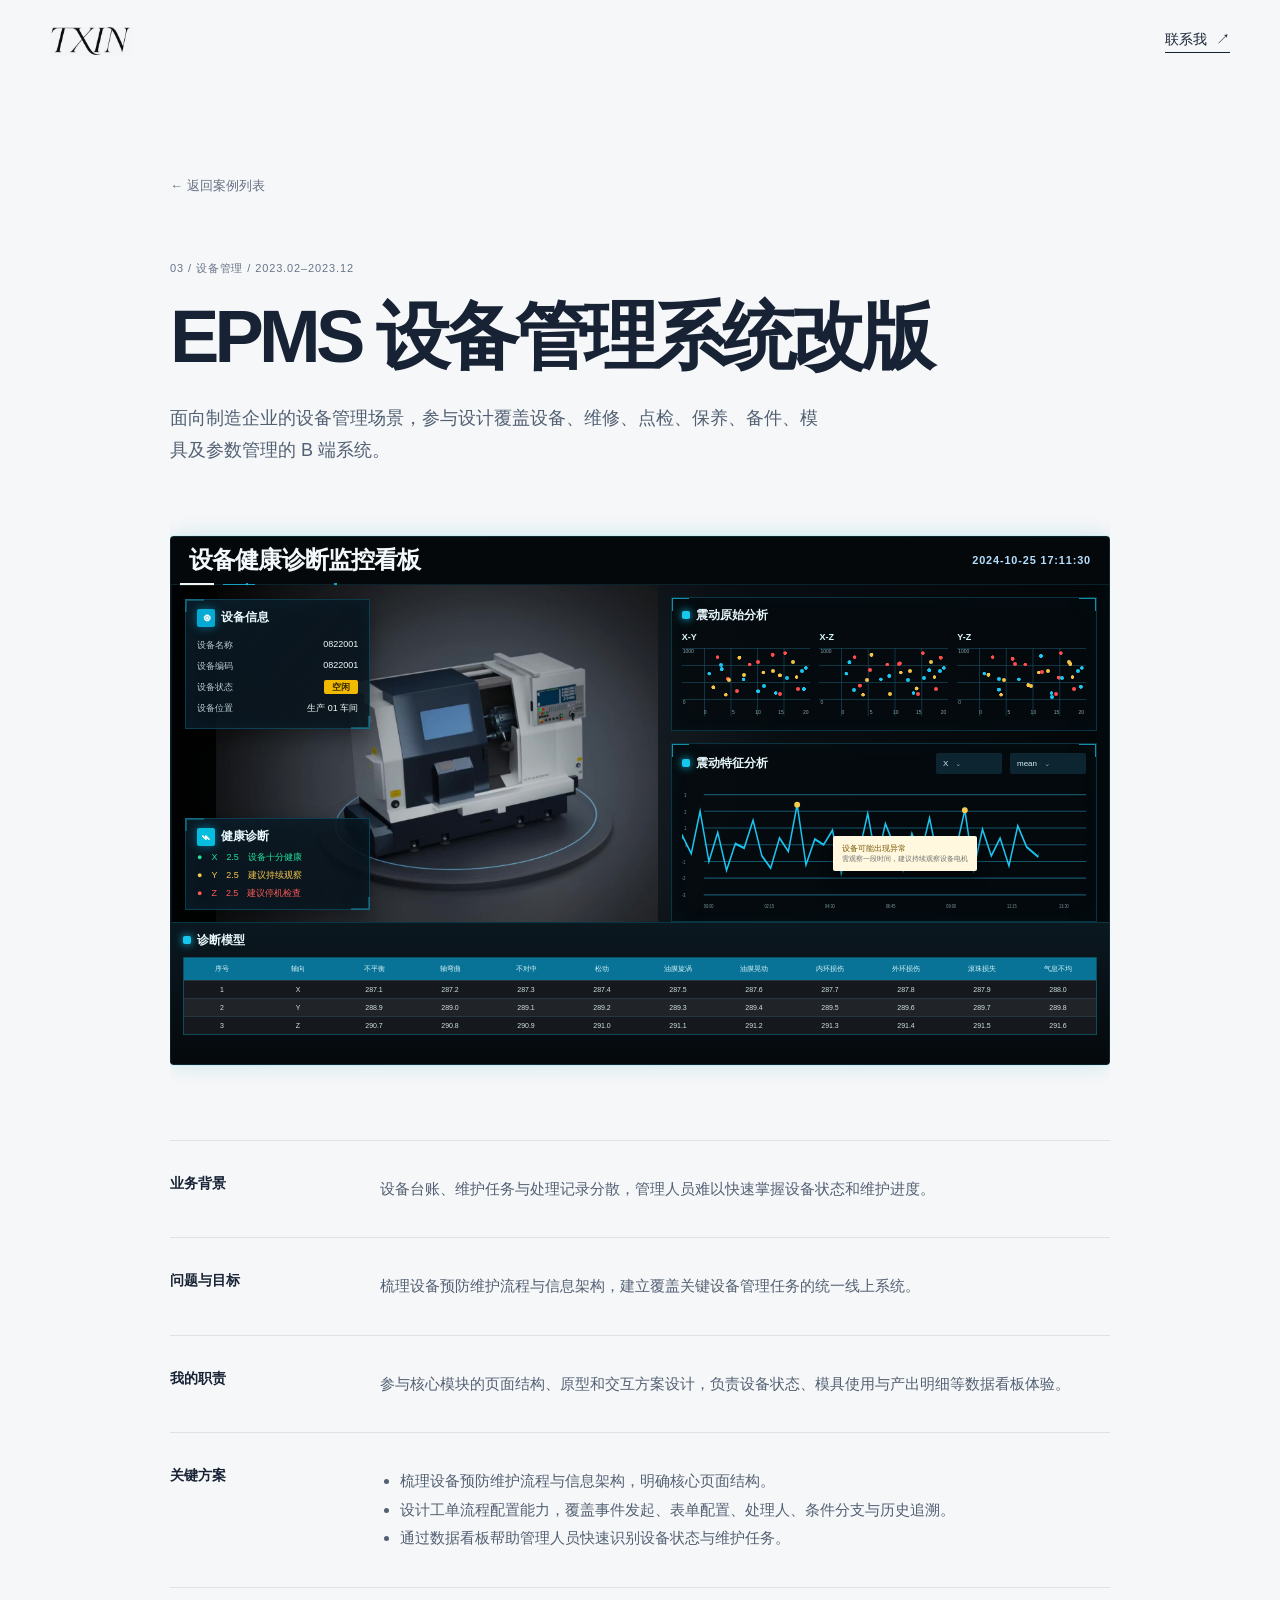
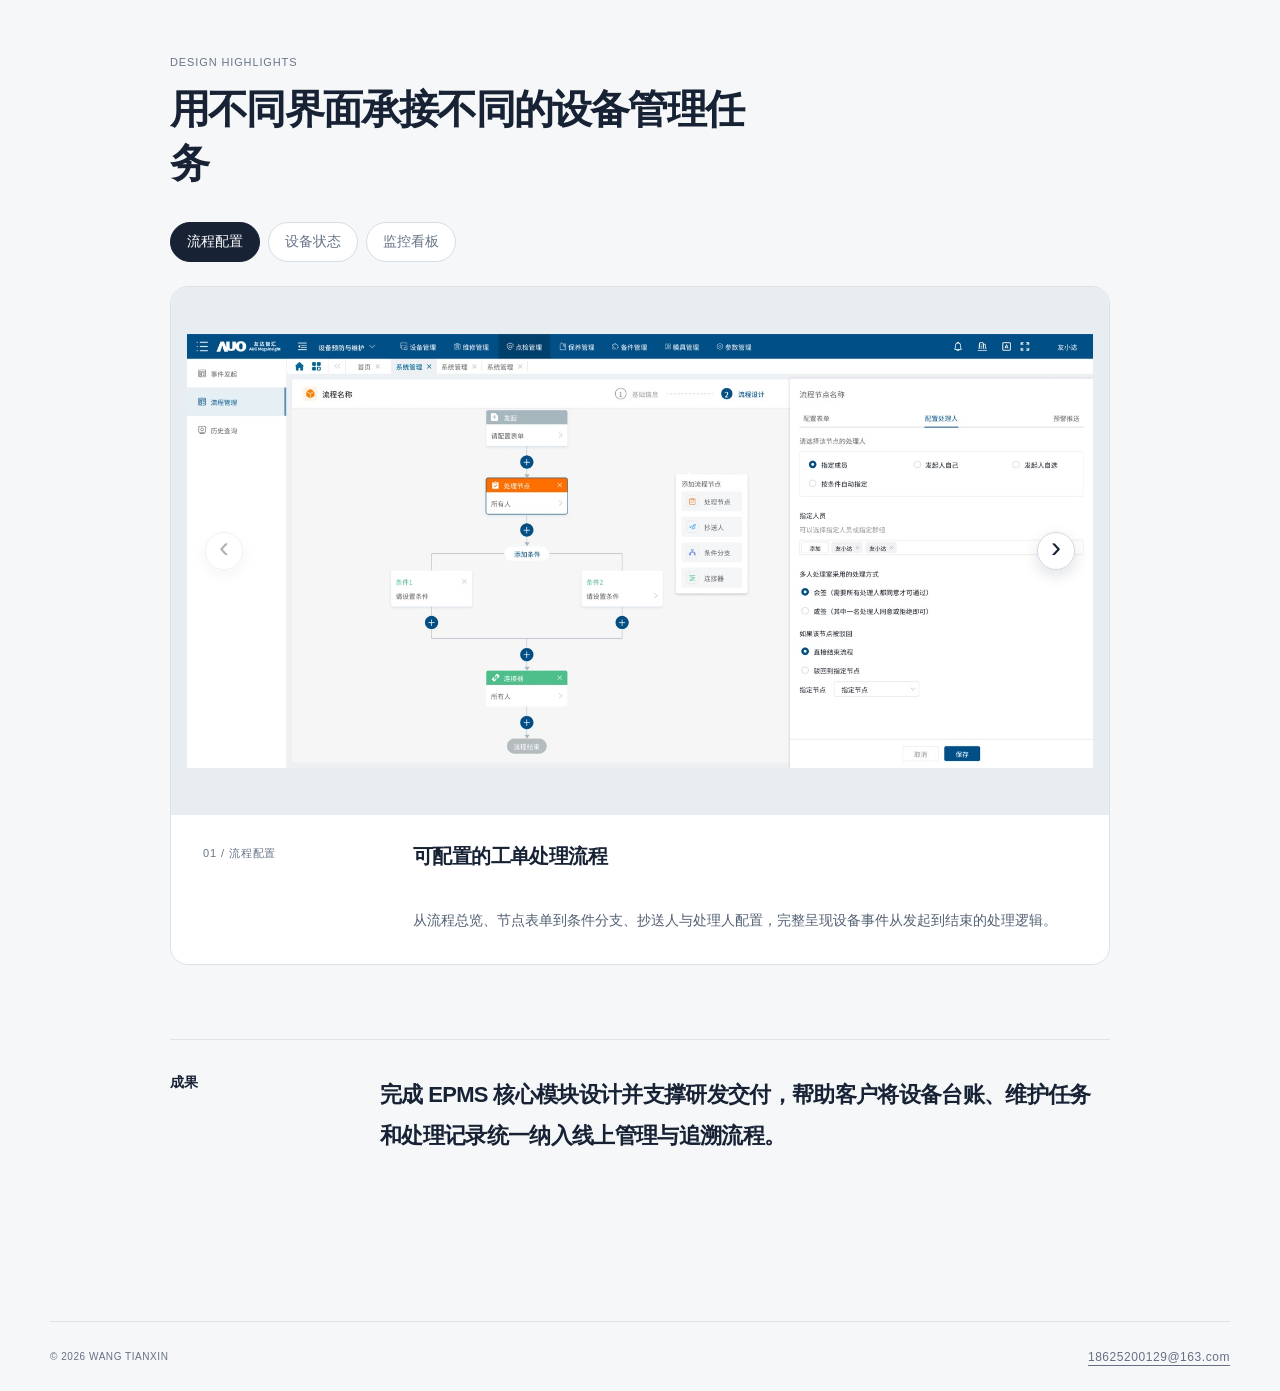
==== cases/data-insights.html @ 07ddbcb3 "Publish portfolio test site" ====
<!doctype html>
<html lang="zh-CN">
  <head>
    <meta charset="UTF-8" />
    <meta name="viewport" content="width=device-width, initial-scale=1.0" />
    <title>EPMS 设备管理系统改版｜王恬心</title>
    <link rel="stylesheet" href="../styles.css" />
    <script src="../case-gallery.js" defer></script>
    <script src="../case-diagnostics.js" defer></script>
  </head>
  <body class="case-page">
    <header class="site-header"><a class="wordmark" href="../index.html" aria-label="回到首页"><img class="txin-logo" src="../assets/txin-logo.png" alt="TXIN" /></a><a class="contact-link" href="mailto:18625200129@163.com">联系我 <span>↗</span></a></header>
    <main class="case-main">
      <a class="back-link" href="../index.html">← 返回案例列表</a>
      <p class="case-label">03 / 设备管理 / 2023.02–2023.12</p>
      <h1>EPMS 设备管理系统改版</h1>
      <p class="case-lead">面向制造企业的设备管理场景，参与设计覆盖设备、维修、点检、保养、备件、模具及参数管理的 B 端系统。</p>
      <section class="case-hero diagnostic-v2" aria-label="设备健康诊断监控看板演示">
        <header class="diagnostic-v2-header"><h2>设备健康诊断监控看板</h2><time>2024-10-25 17:11:30</time></header>
        <div class="diagnostic-v2-main">
          <div class="diagnostic-v2-machine">
            <div class="diagnostic-info-panel"><h3><i class="v2-panel-icon v2-device-icon" aria-hidden="true">⌾</i>设备信息</h3><dl><div><dt>设备名称</dt><dd>0822001</dd></div><div><dt>设备编码</dt><dd>0822001</dd></div><div><dt>设备状态</dt><dd><b>空闲</b></dd></div><div><dt>设备位置</dt><dd>生产 01 车间</dd></div></dl></div>
            <video class="machine-rotation diagnostic-v2-rotation" muted autoplay loop playsinline poster="../assets/epms/device-rotation-poster.jpg" aria-label="CNC 设备旋转演示"><source src="../assets/epms/device-rotation.mp4" type="video/mp4" /></video>
            <div class="diagnostic-health-panel"><h3><i class="v2-panel-icon v2-health-icon" aria-hidden="true">⌁</i>健康诊断</h3><p class="health-good">●　X　2.5　设备十分健康</p><p class="health-watch">●　Y　2.5　建议持续观察</p><p class="health-alert">●　Z　2.5　建议停机检查</p></div>
          </div>
          <div class="diagnostic-v2-analysis">
            <section class="diagnostic-analysis-panel"><h3><i></i>震动原始分析</h3><div class="scatter-row" aria-label="震动原始分析"><div class="scatter-panel"><b>X-Y</b><div class="scatter-canvas"><span class="axis-y axis-1000">1000</span><span class="axis-y axis-0">0</span><span class="axis-x axis-x0">0</span><span class="axis-x axis-x5">5</span><span class="axis-x axis-x10">10</span><span class="axis-x axis-x15">15</span><span class="axis-x axis-x20">20</span><i></i><i></i><i></i><i></i><i></i><i></i><i></i><i></i><i></i><i></i><i></i><i></i></div></div><div class="scatter-panel"><b>X-Z</b><div class="scatter-canvas alt"><span class="axis-y axis-1000">1000</span><span class="axis-y axis-0">0</span><span class="axis-x axis-x0">0</span><span class="axis-x axis-x5">5</span><span class="axis-x axis-x10">10</span><span class="axis-x axis-x15">15</span><span class="axis-x axis-x20">20</span><i></i><i></i><i></i><i></i><i></i><i></i><i></i><i></i><i></i><i></i><i></i><i></i></div></div><div class="scatter-panel"><b>Y-Z</b><div class="scatter-canvas warm"><span class="axis-y axis-1000">1000</span><span class="axis-y axis-0">0</span><span class="axis-x axis-x0">0</span><span class="axis-x axis-x5">5</span><span class="axis-x axis-x10">10</span><span class="axis-x axis-x15">15</span><span class="axis-x axis-x20">20</span><i></i><i></i><i></i><i></i><i></i><i></i><i></i><i></i><i></i><i></i><i></i><i></i></div></div></div></section>
            <section class="diagnostic-analysis-panel diagnostic-trend-panel"><div class="diagnostic-trend-heading"><h3><i></i>震动特征分析</h3><span>X　⌄</span><span>mean　⌄</span></div><svg viewBox="0 0 520 118" aria-hidden="true" preserveAspectRatio="none"><defs><clipPath id="trend-plot-clip" clipPathUnits="userSpaceOnUse"><rect x="28" y="14" width="492" height="90" /></clipPath></defs><path class="grid-line" d="M28 14H520M28 29H520M28 44H520M28 59H520M28 74H520M28 89H520M28 104H520"/><g class="trend-axis"><text x="3" y="16">3</text><text x="3" y="31">2</text><text x="3" y="46">1</text><text x="4" y="61">0</text><text x="0" y="76">-1</text><text x="0" y="91">-2</text><text x="0" y="106">-3</text><text x="28" y="116">00:00</text><text x="106" y="116">02:15</text><text x="184" y="116">04:30</text><text x="262" y="116">06:45</text><text x="340" y="116">09:00</text><text x="418" y="116">11:15</text><text x="485" y="116">13:30</text></g><g class="trend-wave" clip-path="url(#trend-plot-clip)"><animateTransform attributeName="transform" type="translate" from="0 0" to="-492 0" dur="14s" repeatCount="indefinite" calcMode="linear"/><g transform="translate(28 0) scale(.946 1)"><path id="trend-wave-path" class="trend-line" d="M0 70 L12 42 L24 78 L36 51 L48 67 L60 29 L72 74 L84 48 L96 82 L108 58 L120 62 L132 37 L144 69 L156 80 L168 53 L180 65 L192 23 L204 77 L216 54 L228 59 L240 46 L252 85 L264 57 L276 66 L288 31 L300 75 L312 40 L324 60 L336 82 L348 49 L360 68 L372 35 L384 74 L396 57 L408 63 L420 28 L432 81 L444 45 L456 69 L468 53 L480 78 L492 42 L504 61 L520 70"/><ellipse class="anomaly-dot" cx="192" cy="23" rx="4" ry="2.6"/><ellipse class="anomaly-dot delay" cx="420" cy="28" rx="4" ry="2.6"/></g><g transform="translate(520 0) scale(.946 1)"><use href="#trend-wave-path"/><ellipse class="anomaly-dot" cx="192" cy="23" rx="4" ry="2.6"/><ellipse class="anomaly-dot delay" cx="420" cy="28" rx="4" ry="2.6"/></g></g></svg><div class="trend-callout">设备可能出现异常<br /><span>需观察一段时间，建议持续观察设备电机</span></div></section>
          </div>
        </div>
        <section class="diagnostic-model-panel"><h3><i></i>诊断模型</h3><div class="diagnostic-table-wrap"><table><thead><tr><th>序号</th><th>轴向</th><th>不平衡</th><th>轴弯曲</th><th>不对中</th><th>松动</th><th>油膜旋涡</th><th>油膜晃动</th><th>内环损伤</th><th>外环损伤</th><th>滚珠损失</th><th>气息不均</th></tr></thead><tbody><tr><td>1</td><td>X</td><td>287.1</td><td>287.2</td><td>287.3</td><td>287.4</td><td>287.5</td><td>287.6</td><td>287.7</td><td>287.8</td><td>287.9</td><td>288.0</td></tr><tr><td>2</td><td>Y</td><td>288.9</td><td>289.0</td><td>289.1</td><td>289.2</td><td>289.3</td><td>289.4</td><td>289.5</td><td>289.6</td><td>289.7</td><td>289.8</td></tr><tr><td>3</td><td>Z</td><td>290.7</td><td>290.8</td><td>290.9</td><td>291.0</td><td>291.1</td><td>291.2</td><td>291.3</td><td>291.4</td><td>291.5</td><td>291.6</td></tr></tbody></table></div>
        </section>
      </section>
      <section class="case-content"><h2>业务背景</h2><p>设备台账、维护任务与处理记录分散，管理人员难以快速掌握设备状态和维护进度。</p></section>
      <section class="case-content"><h2>问题与目标</h2><p>梳理设备预防维护流程与信息架构，建立覆盖关键设备管理任务的统一线上系统。</p></section>
      <section class="case-content"><h2>我的职责</h2><p>参与核心模块的页面结构、原型和交互方案设计，负责设备状态、模具使用与产出明细等数据看板体验。</p></section>
      <section class="case-content"><h2>关键方案</h2><ul><li>梳理设备预防维护流程与信息架构，明确核心页面结构。</li><li>设计工单流程配置能力，覆盖事件发起、表单配置、处理人、条件分支与历史追溯。</li><li>通过数据看板帮助管理人员快速识别设备状态与维护任务。</li></ul></section>
      <section class="design-showcase" aria-labelledby="epms-design-title">
        <div class="showcase-heading">
          <p class="case-label">DESIGN HIGHLIGHTS</p>
          <h2 id="epms-design-title">用不同界面承接不同的设备管理任务</h2>
        </div>
        <div class="design-tabs" role="tablist" aria-label="EPMS 设计展示">
          <button class="design-tab is-active" id="epms-tab-workflow" type="button" role="tab" aria-selected="true" aria-controls="epms-design-panel" data-image="../assets/epms/workflow-assignee.jpg" data-images="../assets/epms/workflow-assignee.jpg|../assets/epms/workflow-form.jpg|../assets/epms/workflow-branch.jpg|../assets/epms/workflow-copy.jpg|../assets/epms/workflow-handler.jpg|../assets/epms/workflow-list.jpg" data-alt="流程编辑与处理人配置界面" data-title="可配置的工单处理流程" data-description="从流程总览、节点表单到条件分支、抄送人与处理人配置，完整呈现设备事件从发起到结束的处理逻辑。">流程配置</button>
          <button class="design-tab" id="epms-tab-dashboard" type="button" role="tab" aria-selected="false" aria-controls="epms-design-panel" tabindex="-1" data-image="../assets/epms/equipment-health-dashboard.jpg" data-alt="设备健康诊断监控看板" data-title="设备健康状态与异常诊断" data-description="整合设备基础信息、振动数据与诊断结果，让管理人员能够快速发现异常并追溯设备状态。">设备状态</button>
          <button class="design-tab" id="epms-tab-monitoring" type="button" role="tab" aria-selected="false" aria-controls="epms-design-panel" tabindex="-1" data-image="../assets/epms/equipment-monitoring-dashboard.jpg" data-alt="设备状态监控看板与产出明细界面" data-title="实时设备监控与产出明细" data-description="以可视化卡片呈现设备状态，并支持下钻查看产出明细，让异常识别和后续追溯更直接。">监控看板</button>
        </div>
        <div class="design-stage" id="epms-design-panel" role="tabpanel" aria-labelledby="epms-tab-workflow">
          <div class="design-image-frame has-gallery"><div class="workflow-carousel" data-images="../assets/epms/workflow-assignee.jpg|../assets/epms/workflow-form.jpg|../assets/epms/workflow-branch.jpg|../assets/epms/workflow-copy.jpg|../assets/epms/workflow-handler.jpg|../assets/epms/workflow-list.jpg"><button class="workflow-nav workflow-prev" type="button" aria-label="查看上一张流程界面" disabled>‹</button><img class="design-image workflow-image" src="../assets/epms/workflow-assignee.jpg" alt="流程处理人配置" /><button class="workflow-nav workflow-next" type="button" aria-label="查看下一张流程界面">›</button></div></div>
          <div class="design-copy"><p class="case-label">01 / 流程配置</p><h3>可配置的工单处理流程</h3><p>从流程总览、节点表单到条件分支、抄送人与处理人配置，完整呈现设备事件从发起到结束的处理逻辑。</p></div>
        </div>
      </section>
      <section class="case-content"><h2>成果</h2><p class="case-result">完成 EPMS 核心模块设计并支撑研发交付，帮助客户将设备台账、维护任务和处理记录统一纳入线上管理与追溯流程。</p></section>
    </main>
    <footer><span>© 2026 WANG TIANXIN</span><a href="mailto:18625200129@163.com">18625200129@163.com</a></footer>
  </body>
</html>
---- styles.css ----
:root { --ink:#172235; --muted:#667083; --paper:#f4f5f6; --line:#dfe3e8; --card-w: 360px; --font-sans:"PingFang SC", "PingFang TC", "Hiragino Sans GB", "Microsoft YaHei", Arial, sans-serif; }
* { box-sizing:border-box; }
html { background:var(--paper); }
body { margin:0; min-width:320px; color:var(--ink); font-family:var(--font-sans); background:radial-gradient(circle at 50% 29%, #fff 0, #f7f8f9 28rem, var(--paper) 57rem); }
a { color:inherit; text-decoration:none; }
.site-header, footer { width:min(1180px, calc(100% - 48px)); margin:auto; display:flex; justify-content:space-between; align-items:center; }
.site-header { height:84px; }
.wordmark, .eyebrow, .card-index, footer { font-family:var(--font-sans); letter-spacing:.055em; }
.wordmark { font-size:14px; font-weight:500; }.wordmark span { color:#f05b42; }
.contact-link { font-size:14px; border-bottom:1px solid var(--ink); padding-bottom:3px; }.contact-link span { margin-left:5px; }
main { overflow:hidden; }.intro { width:min(1180px, calc(100% - 48px)); margin:90px auto 0; }
.eyebrow { color:#778294; font-size:11px; margin:0 0 22px; }
h1 { max-width:780px; font-size:clamp(46px, 6.1vw, 86px); line-height:1.11; letter-spacing:-.065em; margin:0; font-weight:600; }
.intro-copy { margin:35px 0 0; color:#536073; font-size:15px; line-height:1.9; }
.work { width:min(1180px, calc(100% - 48px)); margin:110px auto 0; }.section-heading { display:flex; justify-content:space-between; align-items:baseline; border-top:1px solid var(--line); padding-top:18px; }.section-heading .eyebrow { margin:0; }.section-heading > p:last-child { color:var(--muted); font-size:13px; margin:0; }
.case-deck { height:575px; max-width:900px; margin:36px auto 0; position:relative; isolation:isolate; }
.case-card { --x:0px; --r:0deg; width:var(--card-w); height:450px; position:absolute; left:50%; top:46px; transform:translateX(calc(-50% + var(--x))) rotate(var(--r)); transform-origin:center bottom; border-radius:17px; overflow:hidden; box-shadow:0 19px 30px #1520341c; background:#fff; transition:transform 240ms cubic-bezier(.2,.75,.25,1), box-shadow 240ms ease; outline-offset:7px; }
.case-card:hover, .case-card:focus-visible, .case-card.is-open { transform:translateX(calc(-50% + var(--x))) translateY(-20px) scale(1.035) rotate(0deg); box-shadow:0 29px 42px #15203436; z-index:10 !important; }
.case-card:focus-visible { outline:2px solid #172235; }
.card-1 { --x:-210px; --r:-8deg; z-index:1; }.card-2 { --x:-74px; --r:-3deg; z-index:2; }.card-3 { --x:72px; --r:3deg; z-index:3; }.card-4 { --x:212px; --r:8deg; z-index:4; }
.case-deck:has(.case-card:hover) .case-card:not(:hover) { filter:saturate(.82); }.case-deck:has(.case-card:focus-visible) .case-card:not(:focus-visible) { filter:saturate(.82); }
.card-visual { height:100%; padding:24px; color:#fff; position:relative; overflow:hidden; }.visual-kicker { font:11px var(--font-sans); letter-spacing:.1em; }.visual-1 { background:#243855; }.visual-2 { background:#d8a12d; }.visual-3 { background:#db5d47; }.visual-4 { background:#3c857f; }.k1-card-cover { padding:0; background:#132439; }.k1-card-cover img { width:100%; height:100%; display:block; object-fit:cover; }.k1-card-cover .visual-kicker { position:absolute; z-index:1; top:24px; left:24px; text-shadow:0 1px 8px #0009; }
.dashboard,.flow,.chart,.customer-grid { position:absolute; left:22px; right:22px; bottom:22px; height:300px; border:1px solid #ffffff7a; border-radius:8px; background:#ffffffd9; overflow:hidden; }.dash-nav { width:56px; height:100%; background:#dfe5ef; float:left; }.dash-main { margin-left:75px; padding:25px 18px; }.dash-main i { display:block; height:8px; border-radius:10px; background:#b8c5d9; margin-bottom:15px; }.dash-main i:nth-child(2) { width:74%; }.dash-main i:nth-child(3) { width:44%; }.dash-main b { display:block; background:#4269a4; height:118px; margin-top:30px; border-radius:3px 3px 0 0; }
.flow { background:#fff6dd; }.flow i { position:absolute; width:35px; height:35px; border-radius:50%; border:3px solid #d8a12d; }.flow i:nth-child(1){left:35px;top:58px}.flow i:nth-child(2){right:38px;top:85px}.flow i:nth-child(3){left:75px;bottom:49px}.flow i:nth-child(4){right:68px;bottom:38px}.flow b { position:absolute; height:2px; background:#d8a12d; transform-origin:left; width:148px; left:64px; top:77px; transform:rotate(11deg); }.flow b:last-child { left:103px; top:222px; transform:rotate(-8deg); }
.chart { background:#fff6f2; display:flex; align-items:end; gap:13px; padding:34px 26px; }.chart i { flex:1; background:#db5d47; border-radius:5px 5px 0 0; }.chart i:nth-child(1){height:39%}.chart i:nth-child(2){height:62%}.chart i:nth-child(3){height:47%}.chart i:nth-child(4){height:82%}.chart i:nth-child(5){height:70%}.chart b { position:absolute; left:25px; right:25px; top:67px; border-top:3px solid #172235; transform:rotate(-20deg); }
.customer-grid { background:#e6f3f0; display:grid; grid-template-columns:1fr 1fr; gap:10px; padding:18px; }.customer-grid i { border-radius:6px; background:#8cc5bc; }.customer-grid i:nth-child(2) { background:#62a69b; }.customer-grid i:nth-child(3) { background:#bbdfd8; }.customer-grid i:nth-child(4) { background:#377f75; }.customer-grid b { position:absolute; width:60%; height:60%; left:20%; top:20%; border:2px solid #fff; border-radius:50%; }
.card-detail { position:absolute; left:0; right:0; bottom:0; padding:24px; color:#fff; background:linear-gradient(0deg,#101b2dec 0%,#101b2ec7 58%,transparent 100%); opacity:0; transform:translateY(12px); transition:opacity 180ms ease, transform 180ms ease; }.case-card:hover .card-detail,.case-card:focus-visible .card-detail,.case-card.is-open .card-detail { opacity:1; transform:translateY(0); }.card-index { font-size:10px; margin:0 0 7px; color:#c8d2de; }.card-detail h2 { margin:0; font-size:23px; letter-spacing:-.04em; }.card-detail > p:not(.card-index) { margin:8px 0 16px; font-size:13px; line-height:1.65; }.card-detail span { font-size:12px; border-bottom:1px solid #ffffffb2; padding-bottom:2px; }.card-detail b { margin-left:5px; }
.about { max-width:680px; margin:24px auto 130px; padding-top:40px; border-top:1px solid var(--line); }.about > p:last-child { margin:0; font-size:25px; line-height:1.7; letter-spacing:-.035em; } footer { border-top:1px solid var(--line); height:70px; color:#657084; font-size:10px; } footer a { font-size:12px; text-decoration:underline; text-underline-offset:4px; }
.case-page { background:#f6f7f8; }.case-main { width:min(940px, calc(100% - 48px)); margin:92px auto 130px; }.back-link { display:inline-block; font-size:13px; color:var(--muted); margin-bottom:66px; }.case-label { font:11px var(--font-sans); color:#687589; letter-spacing:.08em; margin:0 0 20px; }.case-main h1 { font-size:clamp(44px, 6vw, 74px); }.case-lead { max-width:650px; margin:25px 0 70px; color:#526073; font-size:18px; line-height:1.75; }.case-hero { min-height:430px; border-radius:16px; margin-bottom:75px; }.video-showcase { margin-bottom:75px; overflow:hidden; border-radius:16px; background:#d8a12d; }.case-video { display:block; width:100%; aspect-ratio:16 / 9; background:#172235; object-fit:cover; }.case-content { display:grid; grid-template-columns:180px 1fr; gap:30px; padding:34px 0; border-top:1px solid var(--line); }.case-content h2 { margin:0; font-size:14px; }.case-content p,.case-content li { color:#536073; font-size:15px; line-height:1.9; }.case-content p { margin:0; }.case-content ul { margin:0; padding-left:20px; }.case-result { color:var(--ink) !important; font-size:22px !important; font-weight:600; letter-spacing:-.03em; }.diagnostic-hero { aspect-ratio:16 / 9; min-height:0; overflow:hidden; border:1px solid #0c718d; border-radius:16px; color:#e5fbff; background:radial-gradient(circle at 38% 42%,#12364c 0,#05131d 38%,#03070b 100%); box-shadow:0 18px 40px #03192338; }.diagnostic-topbar { height:44px; padding:0 18px; display:flex; align-items:center; justify-content:space-between; border-bottom:1px solid #1b7591; color:#c7f7ff; font:600 10px var(--font-sans); letter-spacing:.14em; }.live-dot { display:inline-block; width:7px; height:7px; margin-right:5px; border-radius:50%; background:#1ce6b8; box-shadow:0 0 0 0 #1ce6b87a; animation:statusPulse 1.8s infinite; }.diagnostic-main { height:calc(100% - 44px); display:grid; grid-template-columns:41% 59%; }.machine-zone { position:relative; overflow:hidden; border-right:1px solid #15506a; background:linear-gradient(130deg,#101f2a 0%,#061018 100%); }.machine-rotation { width:100%; height:100%; display:block; object-fit:cover; opacity:.95; }.device-info-card,.health-summary { position:absolute; left:14px; width:46%; padding:11px 12px; border:1px solid #1686a6; background:#07131dd9; box-shadow:0 8px 20px #0006; }.device-info-card { top:14px; }.health-summary { bottom:14px; }.device-info-card p,.health-summary p { margin:0 0 8px; color:#d8faff; font-size:10px; font-weight:600; }.device-info-card dl { margin:0; }.device-info-card dl div { display:flex; justify-content:space-between; gap:8px; padding:4px 0; font-size:9px; }.device-info-card dt { color:#8faebb; }.device-info-card dd { margin:0; color:#e5fbff; text-align:right; }.device-info-card dd b { color:#f4c84b; }.health-summary span { display:block; margin:4px 0; font-size:8px; }.health-good { color:#22dda2; }.health-watch { color:#f5c75e; }.health-alert { color:#ff615e; }.analytics-zone { display:grid; grid-template-rows:auto auto 1fr; gap:9px; padding:12px; min-width:0; }.metric-strip,.scatter-row { display:grid; grid-template-columns:repeat(3,1fr); gap:8px; }.metric-strip > div,.scatter-panel,.trend-panel { border:1px solid #0a5a73; background:#07131ebf; }.metric-strip > div { padding:9px; }.metric-strip span { display:block; color:#85a9b7; font-size:8px; }.metric-strip strong { margin-top:4px; color:#6ee9ff; font:600 clamp(16px,2vw,25px) var(--font-sans); letter-spacing:-.04em; }.metric-strip strong.warning { color:#ffc94c; }.metric-strip em { margin-left:3px; color:#91aeba; font-size:8px; font-style:normal; }.scatter-panel { padding:6px; }.scatter-panel b { color:#c5f4fa; font-size:8px; }.scatter-canvas { position:relative; height:62px; margin-top:5px; overflow:hidden; background-image:linear-gradient(#18516666 1px,transparent 1px),linear-gradient(90deg,#18516666 1px,transparent 1px); background-size:25% 33%; }.scatter-canvas i { position:absolute; width:5px; height:5px; border-radius:50%; background:#10c9ed; box-shadow:0 0 7px #10c9ed; animation:dotPulse 2.4s infinite alternate; }.scatter-canvas i:nth-child(1){left:18%;top:42%}.scatter-canvas i:nth-child(2){left:45%;top:22%;background:#ff5353;animation-delay:-1s}.scatter-canvas i:nth-child(3){left:70%;top:56%;background:#ffc94c;animation-delay:-.4s}.scatter-canvas i:nth-child(4){left:83%;top:31%;animation-delay:-1.5s}.scatter-canvas i:nth-child(5){left:32%;top:74%;background:#ff5353;animation-delay:-.7s}.scatter-canvas.alt i:nth-child(1){left:12%;top:25%}.scatter-canvas.alt i:nth-child(2){left:63%;top:38%}.scatter-canvas.alt i:nth-child(3){left:44%;top:70%}.scatter-canvas.warm i:nth-child(1){left:25%;top:64%}.scatter-canvas.warm i:nth-child(2){left:72%;top:18%}.scatter-canvas.warm i:nth-child(3){left:51%;top:42%}.trend-panel { position:relative; min-height:0; padding:9px; overflow:hidden; }.trend-heading { display:flex; justify-content:space-between; color:#c5f4fa; font-size:9px; }.trend-heading span { color:#52d4ef; }.trend-panel svg { width:100%; height:calc(100% - 18px); margin-top:4px; overflow:visible; }.grid-line { stroke:#236077; stroke-width:1; }.trend-line { fill:none; stroke:#16c2ed; stroke-width:2; stroke-dasharray:750; stroke-dashoffset:750; animation:traceDraw 3.4s ease-in-out infinite alternate; }.anomaly-dot { fill:#ffc94c; filter:drop-shadow(0 0 3px #ffc94c); animation:dotPulse 1.7s infinite alternate; }.anomaly-dot.delay { animation-delay:-.8s; }.trend-callout { position:absolute; left:39%; top:50%; padding:7px 9px; border-radius:3px; color:#5d4500; background:#fff8e6; font-size:8px; box-shadow:0 7px 16px #0008; }.trend-callout span { color:#6f6f6f; font-size:7px; }.design-showcase { padding:68px 0 74px; border-top:1px solid var(--line); }.showcase-heading { max-width:610px; }.showcase-heading .case-label { margin-bottom:14px; }.showcase-heading h2 { margin:0; font-size:clamp(26px, 3.3vw, 40px); line-height:1.35; letter-spacing:-.045em; }.design-tabs { display:flex; gap:8px; margin:32px 0 22px; overflow-x:auto; padding-bottom:2px; }.design-tab { appearance:none; flex:0 0 auto; border:1px solid #d7dde4; border-radius:999px; padding:10px 16px; color:#687589; background:#fff; font:500 14px var(--font-sans); cursor:pointer; transition:background-color 180ms ease,color 180ms ease,border-color 180ms ease; }.design-tab:hover,.design-tab:focus-visible { border-color:#172235; color:#172235; outline:none; }.design-tab:focus-visible { box-shadow:0 0 0 3px #1722352b; }.design-tab.is-active { border-color:#172235; color:#fff; background:#172235; }.design-stage { border:1px solid #dce1e6; border-radius:18px; overflow:hidden; background:#fff; }.design-image-frame { aspect-ratio:16 / 9; display:grid; place-items:center; padding:16px; background:#e8edf1; }.design-image { display:block; width:100%; height:100%; object-fit:contain; transition:opacity 180ms ease; }.design-image.is-fading { opacity:0; }.design-copy { display:grid; grid-template-columns:180px 1fr; gap:30px; padding:28px 32px 31px; }.design-copy .case-label { margin:3px 0 0; }.design-copy h3 { margin:0 0 8px; font-size:20px; letter-spacing:-.03em; }.design-copy > p:not(.case-label) { grid-column:2; margin:0; color:#536073; font-size:14px; line-height:1.8; }
@media (max-width:760px) { :root{--card-w:min(75vw, 300px)} .site-header,footer,.intro,.work,.case-main { width:calc(100% - 32px); }.site-header { height:68px; }.intro { margin-top:62px; }.work { margin-top:82px; }.section-heading { display:block; }.section-heading > p:last-child { margin-top:12px; line-height:1.6; }.case-deck { height:465px; margin-top:25px; }.case-card { height:370px; top:30px; }.card-1 {--x:-31vw;--r:-7deg}.card-2 {--x:-10vw;--r:-2deg}.card-3 {--x:10vw;--r:2deg}.card-4 {--x:31vw;--r:7deg}.card-visual { padding:17px; }.dashboard,.flow,.chart,.customer-grid { height:245px; left:16px;right:16px;bottom:16px; }.about { margin:0 16px 90px; }.about > p:last-child {font-size:20px}.case-main { margin-top:55px; }.case-content { grid-template-columns:1fr; gap:13px; }.case-hero { min-height:340px; }.diagnostic-hero { aspect-ratio:auto; min-height:710px; }.diagnostic-main { height:calc(100% - 44px); grid-template-columns:1fr; grid-template-rows:310px 1fr; }.machine-zone { border-right:0; border-bottom:1px solid #15506a; }.analytics-zone { padding:10px; }.device-info-card,.health-summary { width:44%; }.design-showcase { padding:52px 0 58px; }.design-image-frame { padding:8px; }.design-copy { grid-template-columns:1fr; gap:10px; padding:22px; }.design-copy .case-label { margin:0; }.design-copy > p:not(.case-label) { grid-column:auto; } }
@keyframes statusPulse { 70% { box-shadow:0 0 0 6px transparent; } 100% { box-shadow:0 0 0 0 transparent; } }
@keyframes dotPulse { to { transform:scale(1.65); opacity:.58; } }
@keyframes traceDraw { to { stroke-dashoffset:0; } }
@media (prefers-reduced-motion: reduce) { *,*::before,*::after { scroll-behavior:auto !important; transition-duration:.01ms !important; animation-duration:.01ms !important; } }

.diagnostic-v2 { --cyan:#16c8ee; --panel:#07131dd9; min-height:0; aspect-ratio:16 / 9; display:grid; grid-template-rows:9% 64% 27%; overflow:hidden; border:1px solid #126d87; border-radius:4px; color:#e6f8fc; background:radial-gradient(circle at 31% 42%,#24313a 0,#090e13 44%,#030507 100%); box-shadow:0 16px 38px #03192330; }
.diagnostic-v2 h2,.diagnostic-v2 h3,.diagnostic-v2 p { margin:0; font-family:var(--font-sans); }.diagnostic-v2-header { display:flex; align-items:center; justify-content:space-between; padding:0 18px; border-bottom:2px solid #152a36; background:#05080b; }.diagnostic-v2-header h2 { color:#f3f9fa; font-size:clamp(15px,2.4vw,28px); letter-spacing:-.035em; }.diagnostic-v2-header time { color:#b5dfff; font:600 clamp(7px,.85vw,11px) var(--font-sans); letter-spacing:.08em; }
.diagnostic-v2-main { display:grid; grid-template-columns:52% 48%; min-height:0; }.diagnostic-v2-machine { position:relative; overflow:hidden; border-right:1px solid #27424f; }.diagnostic-v2-rotation { position:absolute; inset:0; width:100%; height:100%; object-fit:cover; object-position:center; opacity:.9; }.diagnostic-info-panel,.diagnostic-health-panel { position:absolute; left:14px; z-index:1; width:38%; padding:9px 11px; border:1px solid #0f9fc5; background:#07111bdc; box-shadow:0 8px 20px #0008; }.diagnostic-info-panel { top:14px; }.diagnostic-health-panel { bottom:12px; }.diagnostic-info-panel h3,.diagnostic-health-panel h3,.diagnostic-analysis-panel h3,.diagnostic-model-panel h3 { color:#e6f8fc; font-size:clamp(8px,1vw,12px); font-weight:600; }.diagnostic-info-panel h3 i,.diagnostic-health-panel h3 i,.diagnostic-analysis-panel h3 i,.diagnostic-model-panel h3 i { display:inline-block; width:8px; height:8px; margin-right:6px; border-radius:2px; background:var(--cyan); box-shadow:0 0 8px #16c8ee; }.diagnostic-info-panel dl { margin:8px 0 0; }.diagnostic-info-panel dl div { display:grid; grid-template-columns:1fr auto; gap:6px; padding:4px 0; font-size:clamp(6px,.72vw,9px); }.diagnostic-info-panel dt { color:#b7cbd2; }.diagnostic-info-panel dd { margin:0; color:#edf9fa; text-align:right; }.diagnostic-info-panel dd b { padding:2px 8px; border-radius:2px; color:#382a00; background:#f1ba00; }.diagnostic-health-panel p { margin-top:5px; font-size:clamp(6px,.7vw,9px); }.diagnostic-health-panel .health-good { color:#21e39d; }.diagnostic-health-panel .health-watch { color:#f7c94d; }.diagnostic-health-panel .health-alert { color:#ff5a57; }
.diagnostic-v2-analysis { display:grid; grid-template-rows:43% 57%; gap:12px; padding:12px; min-width:0; }.diagnostic-analysis-panel { position:relative; overflow:hidden; padding:9px 10px; border:1px solid #0c5b72; background:#040a0ed6; }.diagnostic-analysis-panel h3 { margin-bottom:8px; }.diagnostic-v2 .scatter-row { display:grid; grid-template-columns:repeat(3,1fr); gap:9px; }.diagnostic-v2 .scatter-panel { padding:0; border:0; background:transparent; }.diagnostic-v2 .scatter-panel b { color:#d8f7fa; font-size:clamp(6px,.72vw,9px); }.diagnostic-v2 .scatter-canvas { height:calc(100% - 15px); min-height:50px; margin-top:4px; background-size:25% 33%; }.diagnostic-v2 .scatter-canvas i,.diagnostic-v2 .anomaly-dot,.diagnostic-v2 .trend-line { animation:none; }.diagnostic-trend-panel { min-height:0; }.diagnostic-trend-heading { display:grid; grid-template-columns:1fr 66px 76px; gap:8px; align-items:center; }.diagnostic-trend-heading h3 { margin:0; }.diagnostic-trend-heading span { padding:5px 7px; border-radius:2px; color:#d7eef4; background:#0c2530; font-size:clamp(6px,.66vw,8px); }.diagnostic-trend-panel svg { width:100%; height:calc(100% - 27px); margin-top:5px; overflow:visible; }.diagnostic-v2 .grid-line { stroke:#16546a; }.diagnostic-v2 .trend-line { stroke:#1bc5ef; stroke-dasharray:none; stroke-dashoffset:0; }.diagnostic-v2 .anomaly-dot { fill:#f6cc4c; filter:none; }.diagnostic-v2 .trend-callout { left:38%; top:52%; padding:7px 9px; border-radius:2px; color:#795500; background:#fff8df; font-size:clamp(6px,.68vw,8px); box-shadow:0 5px 12px #0008; }.diagnostic-v2 .trend-callout span { color:#707070; font-size:clamp(5px,.56vw,7px); }
.diagnostic-model-panel { overflow:hidden; padding:9px 12px 12px; border-top:1px solid #0f7b98; background:linear-gradient(180deg,#0b1820 0%,#05090c 100%); }.diagnostic-model-panel h3 { margin-bottom:8px; }.diagnostic-table-wrap { overflow:hidden; border:1px solid #115368; }.diagnostic-model-panel table { width:100%; border-collapse:collapse; table-layout:fixed; color:#d2e2e5; font-size:clamp(5px,.57vw,7px); text-align:center; }.diagnostic-model-panel th { padding:6px 2px; color:#d8f6fa; background:#087297; font-weight:500; }.diagnostic-model-panel td { padding:5px 2px; border-top:1px solid #26363e; background:#15191d; }.diagnostic-model-panel tbody tr:nth-child(even) td { background:#202327; }
@media (max-width:760px) { .diagnostic-v2 { aspect-ratio:auto; min-height:750px; grid-template-rows:58px 470px 1fr; }.diagnostic-v2-main { grid-template-columns:1fr; grid-template-rows:230px 240px; }.diagnostic-v2-machine { border-right:0; border-bottom:1px solid #27424f; }.diagnostic-v2-analysis { gap:8px; padding:8px; }.diagnostic-info-panel,.diagnostic-health-panel { width:43%; }.diagnostic-model-panel { padding:8px; }.diagnostic-table-wrap { overflow-x:auto; }.diagnostic-model-panel table { min-width:670px; font-size:7px; }.diagnostic-model-panel th,.diagnostic-model-panel td { padding:6px 3px; } }

.diagnostic-v2 { border-color:#229db833; box-shadow:0 0 0 1px #54d8ed21,0 0 22px #1199bc30,inset 0 0 32px #18c9e30d; }
.diagnostic-v2-header h2 { font-size:clamp(13px,2.2vw,26px); }
.diagnostic-v2-rotation { object-fit:contain; object-position:center; }
.diagnostic-info-panel,.diagnostic-health-panel { border-color:#109dc3; background:linear-gradient(135deg,#0b1a25ee 0%,#061018df 100%); box-shadow:inset 0 0 20px #17c8ef0d,0 8px 20px #0006; }
.diagnostic-info-panel::before,.diagnostic-health-panel::before,.diagnostic-info-panel::after,.diagnostic-health-panel::after { content:""; position:absolute; width:17px; height:11px; pointer-events:none; }
.diagnostic-info-panel::before,.diagnostic-health-panel::before { top:-1px; left:-1px; border-top:2px solid #26cff2; border-left:2px solid #26cff2; }
.diagnostic-info-panel::after,.diagnostic-health-panel::after { right:-1px; bottom:-1px; border-right:2px solid #26cff2; border-bottom:2px solid #26cff2; }
.diagnostic-info-panel h3,.diagnostic-health-panel h3 { display:flex; align-items:center; gap:6px; }
.diagnostic-info-panel h3 i.v2-panel-icon,.diagnostic-health-panel h3 i.v2-panel-icon { width:18px; height:18px; margin:0; display:inline-grid; place-items:center; border-radius:2px; color:#fff; background:#04a9d4; box-shadow:0 0 10px #05bceb88; font:700 14px/1 Arial,sans-serif; }
.diagnostic-info-panel h3 i.v2-health-icon,.diagnostic-health-panel h3 i.v2-health-icon { background:#06bddd; font-size:16px; }

.diagnostic-info-panel,.diagnostic-health-panel { border-color:rgb(16 157 195 / 30%); }
.diagnostic-info-panel::before,.diagnostic-health-panel::before,.diagnostic-info-panel::after,.diagnostic-health-panel::after { opacity:.3; }
.diagnostic-v2 .scatter-canvas { height:76px; min-height:76px; padding:0 8px 11px 22px; background-image:linear-gradient(#18516699 1px,transparent 1px),linear-gradient(90deg,#18516699 1px,transparent 1px); background-position:22px 0,22px 0; background-size:calc((100% - 22px) / 4) 25%; }
.diagnostic-v2 .scatter-canvas .axis-y,.diagnostic-v2 .scatter-canvas .axis-x { position:absolute; color:#8ba6ae; font-size:5px; line-height:1; }.diagnostic-v2 .scatter-canvas .axis-y { left:1px; }.diagnostic-v2 .scatter-canvas .axis-1000 { top:1px; }.diagnostic-v2 .scatter-canvas .axis-0 { bottom:11px; }.diagnostic-v2 .scatter-canvas .axis-x { bottom:1px; }.diagnostic-v2 .scatter-canvas .axis-x0 { left:22px; }.diagnostic-v2 .scatter-canvas .axis-x5 { left:39%; }.diagnostic-v2 .scatter-canvas .axis-x10 { left:57%; }.diagnostic-v2 .scatter-canvas .axis-x15 { left:75%; }.diagnostic-v2 .scatter-canvas .axis-x20 { right:2px; }
.diagnostic-v2 .scatter-canvas i { width:4px; height:4px; animation:none; box-shadow:none; }.diagnostic-v2 .scatter-canvas i:nth-of-type(1){left:29%;top:23%;background:#1cc8ef}.diagnostic-v2 .scatter-canvas i:nth-of-type(2){left:41%;top:61%;background:#ff4d4d}.diagnostic-v2 .scatter-canvas i:nth-of-type(3){left:47%;top:38%;background:#f4c447}.diagnostic-v2 .scatter-canvas i:nth-of-type(4){left:58%;top:18%;background:#ff4d4d}.diagnostic-v2 .scatter-canvas i:nth-of-type(5){left:62%;top:54%;background:#1cc8ef}.diagnostic-v2 .scatter-canvas i:nth-of-type(6){left:69%;top:31%;background:#f4c447}.diagnostic-v2 .scatter-canvas i:nth-of-type(7){left:75%;top:65%;background:#ff4d4d}.diagnostic-v2 .scatter-canvas i:nth-of-type(8){left:80%;top:42%;background:#1cc8ef}.diagnostic-v2 .scatter-canvas i:nth-of-type(9){left:85%;top:19%;background:#f4c447}.diagnostic-v2 .scatter-canvas i:nth-of-type(10){left:89%;top:58%;background:#ff4d4d}.diagnostic-v2 .scatter-canvas i:nth-of-type(11){left:35%;top:45%;background:#f4c447}.diagnostic-v2 .scatter-canvas i:nth-of-type(12){left:92%;top:32%;background:#1cc8ef}
.diagnostic-v2 .scatter-canvas.alt i:nth-of-type(1){left:25%;top:59%}.diagnostic-v2 .scatter-canvas.alt i:nth-of-type(2){left:38%;top:30%}.diagnostic-v2 .scatter-canvas.alt i:nth-of-type(3){left:53%;top:66%}.diagnostic-v2 .scatter-canvas.alt i:nth-of-type(4){left:60%;top:21%}.diagnostic-v2 .scatter-canvas.alt i:nth-of-type(5){left:67%;top:45%}.diagnostic-v2 .scatter-canvas.warm i:nth-of-type(1){left:31%;top:43%}.diagnostic-v2 .scatter-canvas.warm i:nth-of-type(2){left:43%;top:22%}.diagnostic-v2 .scatter-canvas.warm i:nth-of-type(3){left:56%;top:54%}.diagnostic-v2 .scatter-canvas.warm i:nth-of-type(4){left:64%;top:33%}.diagnostic-v2 .scatter-canvas.warm i:nth-of-type(5){left:72%;top:70%}
.diagnostic-v2 .trend-axis text { fill:#819da6; font:5px var(--font-sans); }.diagnostic-v2 .trend-panel svg { overflow:visible; }

/* 设备诊断看板：按原始大屏保留轻边框与固定坐标，动效仅用于数据流动。 */
.diagnostic-v2-machine { border-right:0; }
.diagnostic-v2-header { position:relative; border-bottom:1px solid rgb(34 157 184 / 18%); }
.diagnostic-v2-header::before { content:""; position:absolute; bottom:-2px; left:9px; width:34px; height:3px; background:#eef6f7; box-shadow:42px 0 0 -1px #159fc2; }
.diagnostic-v2-header::after { content:""; position:absolute; bottom:-2px; left:75px; width:235px; height:3px; background:linear-gradient(90deg,#12c9ed 0 2px,transparent 2px 88px,#12c9ed 88px 91px,transparent 91px 100%); opacity:.8; }
.diagnostic-analysis-panel { border-color:rgb(22 150 181 / 30%); box-shadow:inset 0 0 22px rgb(15 156 192 / 4%); }
.diagnostic-analysis-panel::before,.diagnostic-analysis-panel::after { content:""; position:absolute; top:-1px; width:16px; height:12px; border-top:2px solid rgb(31 195 230 / 70%); pointer-events:none; }
.diagnostic-analysis-panel::before { left:-1px; border-left:2px solid rgb(31 195 230 / 70%); }
.diagnostic-analysis-panel::after { right:-1px; border-right:2px solid rgb(31 195 230 / 70%); }
.diagnostic-model-panel { border-top-color:rgb(19 164 199 / 30%); }
.diagnostic-table-wrap { border-color:rgb(23 150 183 / 45%); }
.diagnostic-v2 .scatter-canvas::after { content:""; position:absolute; inset:0 2px 11px 22px; pointer-events:none; background:radial-gradient(circle at 9% 69%,#f4c447 0 1.7px,transparent 2.2px),radial-gradient(circle at 17% 37%,#1cc8ef 0 1.7px,transparent 2.2px),radial-gradient(circle at 23% 54%,#ff4d4d 0 1.7px,transparent 2.2px),radial-gradient(circle at 34% 17%,#f4c447 0 1.7px,transparent 2.2px),radial-gradient(circle at 52% 76%,#1cc8ef 0 1.7px,transparent 2.2px),radial-gradient(circle at 66% 12%,#ff4d4d 0 1.7px,transparent 2.2px),radial-gradient(circle at 73% 48%,#f4c447 0 1.7px,transparent 2.2px),radial-gradient(circle at 96% 72%,#1cc8ef 0 1.7px,transparent 2.2px); }
.diagnostic-v2 .scatter-canvas.alt::after { background:radial-gradient(circle at 8% 25%,#1cc8ef 0 1.7px,transparent 2.2px),radial-gradient(circle at 18% 66%,#ff4d4d 0 1.7px,transparent 2.2px),radial-gradient(circle at 29% 12%,#f4c447 0 1.7px,transparent 2.2px),radial-gradient(circle at 46% 49%,#1cc8ef 0 1.7px,transparent 2.2px),radial-gradient(circle at 56% 27%,#ff4d4d 0 1.7px,transparent 2.2px),radial-gradient(circle at 72% 71%,#f4c447 0 1.7px,transparent 2.2px),radial-gradient(circle at 84% 39%,#1cc8ef 0 1.7px,transparent 2.2px),radial-gradient(circle at 95% 17%,#ff4d4d 0 1.7px,transparent 2.2px); }
.diagnostic-v2 .scatter-canvas.warm::after { background:radial-gradient(circle at 9% 47%,#f4c447 0 1.7px,transparent 2.2px),radial-gradient(circle at 19% 73%,#1cc8ef 0 1.7px,transparent 2.2px),radial-gradient(circle at 32% 19%,#ff4d4d 0 1.7px,transparent 2.2px),radial-gradient(circle at 47% 65%,#f4c447 0 1.7px,transparent 2.2px),radial-gradient(circle at 59% 14%,#1cc8ef 0 1.7px,transparent 2.2px),radial-gradient(circle at 76% 52%,#ff4d4d 0 1.7px,transparent 2.2px),radial-gradient(circle at 87% 28%,#f4c447 0 1.7px,transparent 2.2px),radial-gradient(circle at 97% 68%,#1cc8ef 0 1.7px,transparent 2.2px); }
.diagnostic-v2 .trend-axis text { font-size:5px; }
.diagnostic-v2 .trend-wave { transform-box:fill-box; transform-origin:center; }
.diagnostic-v2 .diagnostic-v2-machine { border-right:0 !important; }
.diagnostic-v2-header h2 { font-size:clamp(11px,2vw,24px); }
.design-image-frame { overflow:hidden; transition:opacity 180ms ease; }
.design-image-frame.is-fading { opacity:0; }
.workflow-carousel { position:relative; width:100%; height:100%; }
.workflow-carousel .workflow-image { display:block; width:100%; height:100%; object-fit:contain; }
.workflow-nav { box-sizing:border-box; display:grid; place-items:center; position:absolute; z-index:2; top:50%; width:38px; height:38px; padding:0; border:1px solid #cfd8e3; border-radius:50%; color:#172235; background:#fffffff0; font-size:0; box-shadow:0 5px 15px #15223524; cursor:pointer; transform:translateY(-50%); transition:opacity 160ms ease,transform 160ms ease; }
.workflow-nav::before { content:"‹"; font:30px/1 Arial,sans-serif; transform:translateY(-2px); }.workflow-next::before { content:"›"; }
.card-cover { padding:0; background:#172235; }.card-cover::after { content:""; position:absolute; inset:0; background:linear-gradient(180deg,#0c17262e 0%,#101b2d22 48%,#101b2dda 100%); pointer-events:none; }.card-cover img { display:block; width:100%; height:100%; object-fit:cover; }.card-cover .visual-kicker { position:absolute; z-index:1; top:23px; left:23px; padding:6px 8px; border:1px solid #ffffff3d; border-radius:999px; color:#fff; background:#111b2a82; font-size:10px; text-shadow:0 1px 7px #0009; }.card-darl img { object-position:60% center; }.card-epms img { object-position:53% center; }.card-ai img { object-position:66% center; }.k1-card-cover .visual-kicker { top:23px; left:23px; }
.wordmark { display:inline-flex; align-items:center; }.txin-logo { display:block; width:82px; height:auto; mix-blend-mode:multiply; }
#page-title { letter-spacing:-.035em; }
.darl-gallery { margin:0 0 75px; }.darl-gallery-frame { position:relative; aspect-ratio:16 / 9; overflow:hidden; border-radius:16px; background:#101b2d; box-shadow:0 14px 30px #1520341c; }.darl-gallery-image { display:block; width:100%; height:100%; object-fit:cover; transition:opacity 180ms ease; }.darl-gallery-image.is-fading { opacity:0; }.darl-gallery-nav { position:absolute; top:50%; z-index:1; width:42px; height:42px; padding:0 0 2px; border:1px solid #ffffff73; border-radius:50%; color:#fff; background:#101b2da6; font:32px/1 Arial,sans-serif; cursor:pointer; transform:translateY(-50%); transition:background-color 180ms ease,opacity 180ms ease; }.darl-gallery-nav:hover:not(:disabled),.darl-gallery-nav:focus-visible { background:#101b2de0; outline:none; }.darl-gallery-nav:disabled { opacity:.28; cursor:default; }.darl-gallery-prev { left:18px; }.darl-gallery-next { right:18px; }.darl-gallery-count { position:absolute; right:20px; bottom:18px; margin:0; padding:5px 8px; border-radius:999px; color:#fff; background:#101b2da8; font-size:11px; letter-spacing:.08em; }
.workflow-nav:hover:not(:disabled),.workflow-nav:focus-visible { transform:translateY(-50%) scale(1.06); outline:none; }
.workflow-nav:disabled { opacity:.35; cursor:default; }
.workflow-prev { left:18px; }.workflow-next { right:18px; }
.diagnostic-v2 .scatter-row { align-items:start; transform:translateY(-6px); }
.diagnostic-v2 .scatter-canvas { height:68px; min-height:68px; }
.diagnostic-v2 .scatter-canvas::before { content:""; position:absolute; inset:0 2px 11px 22px; z-index:1; pointer-events:none; background:radial-gradient(circle at 5% 45%,#1cc8ef 0 1.5px,transparent 2px),radial-gradient(circle at 13% 16%,#ff4d4d 0 1.5px,transparent 2px),radial-gradient(circle at 21% 82%,#f4c447 0 1.5px,transparent 2px),radial-gradient(circle at 38% 55%,#1cc8ef 0 1.5px,transparent 2px),radial-gradient(circle at 44% 29%,#ff4d4d 0 1.5px,transparent 2px),radial-gradient(circle at 57% 43%,#f4c447 0 1.5px,transparent 2px),radial-gradient(circle at 69% 79%,#1cc8ef 0 1.5px,transparent 2px),radial-gradient(circle at 78% 9%,#ff4d4d 0 1.5px,transparent 2px),radial-gradient(circle at 89% 51%,#f4c447 0 1.5px,transparent 2px),radial-gradient(circle at 98% 35%,#1cc8ef 0 1.5px,transparent 2px); }
.diagnostic-v2 .scatter-canvas::after { z-index:1; }
.diagnostic-v2 .scatter-canvas i { z-index:2; }
.diagnostic-v2 .scatter-canvas .axis-y,.diagnostic-v2 .scatter-canvas .axis-x { z-index:3; }
.diagnostic-v2 .diagnostic-trend-panel svg { overflow:hidden; }
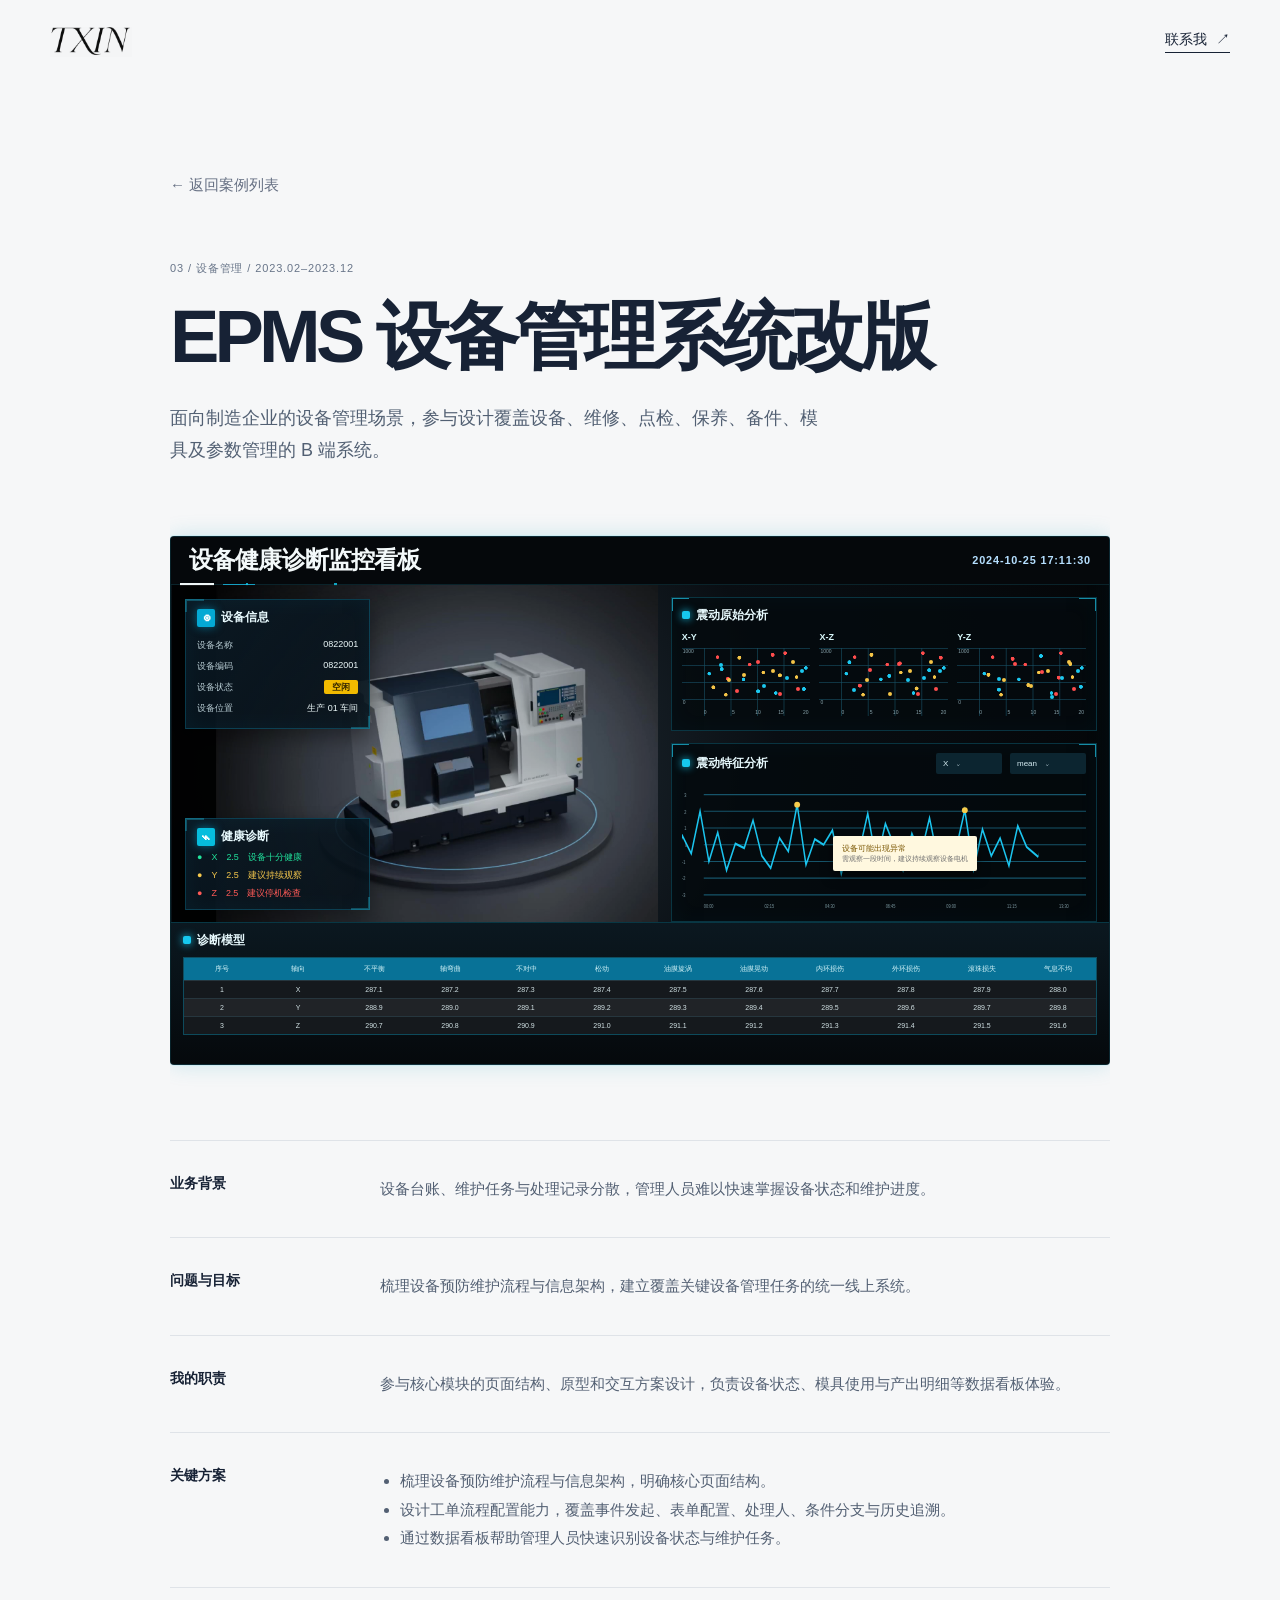
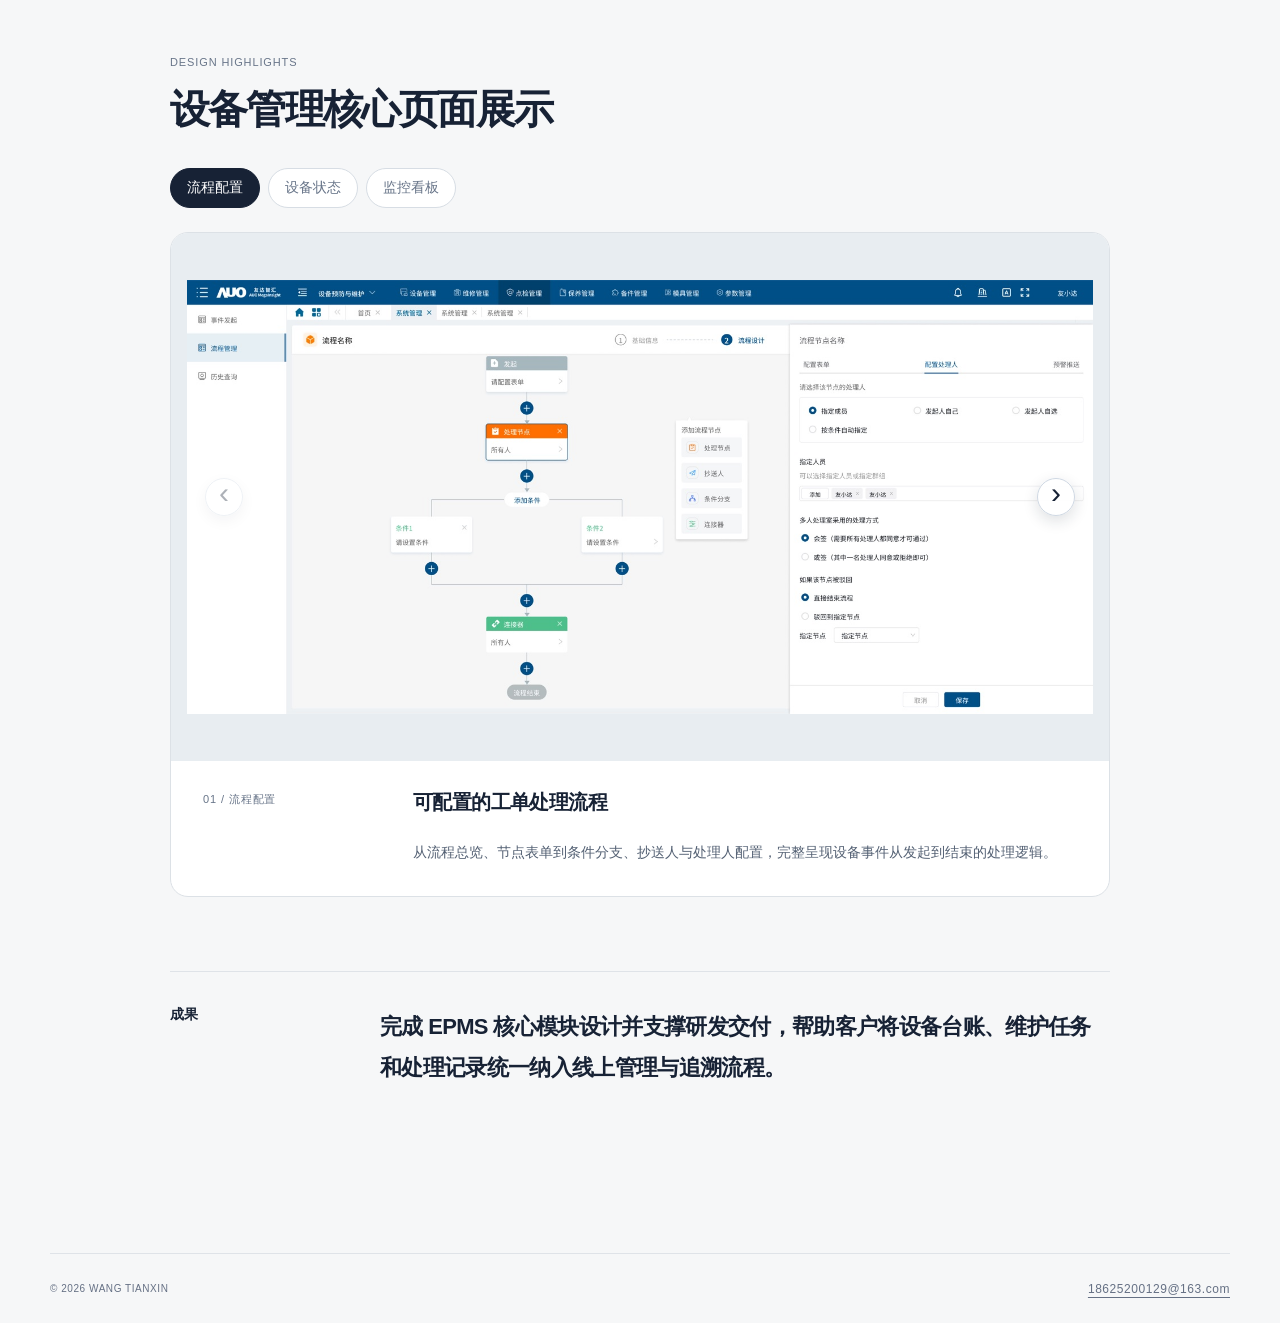
==== commit d511039d: "Refine EPMS showcase heading" ====
--- a/cases/data-insights.html
+++ b/cases/data-insights.html
@@ -38,7 +38,7 @@
       <section class="design-showcase" aria-labelledby="epms-design-title">
         <div class="showcase-heading">
           <p class="case-label">DESIGN HIGHLIGHTS</p>
-          <h2 id="epms-design-title">用不同界面承接不同的设备管理任务</h2>
+          <h2 id="epms-design-title">设备管理核心页面展示</h2>
         </div>
         <div class="design-tabs" role="tablist" aria-label="EPMS 设计展示">
           <button class="design-tab is-active" id="epms-tab-workflow" type="button" role="tab" aria-selected="true" aria-controls="epms-design-panel" data-image="../assets/epms/workflow-assignee.jpg" data-images="../assets/epms/workflow-assignee.jpg|../assets/epms/workflow-form.jpg|../assets/epms/workflow-branch.jpg|../assets/epms/workflow-copy.jpg|../assets/epms/workflow-handler.jpg|../assets/epms/workflow-list.jpg" data-alt="流程编辑与处理人配置界面" data-title="可配置的工单处理流程" data-description="从流程总览、节点表单到条件分支、抄送人与处理人配置，完整呈现设备事件从发起到结束的处理逻辑。">流程配置</button>
--- a/styles.css
+++ b/styles.css
@@ -86,6 +86,14 @@
 .card-cover { padding:0; background:#172235; }.card-cover::after { content:""; position:absolute; inset:0; background:linear-gradient(180deg,#0c17262e 0%,#101b2d22 48%,#101b2dda 100%); pointer-events:none; }.card-cover img { display:block; width:100%; height:100%; object-fit:cover; }.card-cover .visual-kicker { position:absolute; z-index:1; top:23px; left:23px; padding:6px 8px; border:1px solid #ffffff3d; border-radius:999px; color:#fff; background:#111b2a82; font-size:10px; text-shadow:0 1px 7px #0009; }.card-darl img { object-position:60% center; }.card-epms img { object-position:53% center; }.card-ai img { object-position:66% center; }.k1-card-cover .visual-kicker { top:23px; left:23px; }
 .wordmark { display:inline-flex; align-items:center; }.txin-logo { display:block; width:82px; height:auto; mix-blend-mode:multiply; }
 #page-title { letter-spacing:-.035em; }
+.back-link { font-size:15px; }
+#page-title.is-typing span:last-child::after { content:""; display:inline-block; width:.065em; height:.8em; margin-left:.08em; background:currentColor; vertical-align:-.04em; animation:titleCaret .7s steps(1) infinite; }
+@keyframes titleCaret { 50% { opacity:0; } }
+.design-copy { row-gap:16px; }
+.back-link { animation:backLinkHint 1.15s ease-in-out .7s 2; transition:transform 180ms ease,color 180ms ease; }
+.back-link:hover,.back-link:focus-visible { color:var(--ink); outline:none; transform:translateX(-4px); }
+@keyframes backLinkHint { 0%,100% { transform:translateX(0); } 38% { transform:translateX(-4px); } 68% { transform:translateX(1px); } }
+@media (prefers-reduced-motion: reduce) { .back-link { animation:none; } }
 .darl-gallery { margin:0 0 75px; }.darl-gallery-frame { position:relative; aspect-ratio:16 / 9; overflow:hidden; border-radius:16px; background:#101b2d; box-shadow:0 14px 30px #1520341c; }.darl-gallery-image { display:block; width:100%; height:100%; object-fit:cover; transition:opacity 180ms ease; }.darl-gallery-image.is-fading { opacity:0; }.darl-gallery-nav { position:absolute; top:50%; z-index:1; width:42px; height:42px; padding:0 0 2px; border:1px solid #ffffff73; border-radius:50%; color:#fff; background:#101b2da6; font:32px/1 Arial,sans-serif; cursor:pointer; transform:translateY(-50%); transition:background-color 180ms ease,opacity 180ms ease; }.darl-gallery-nav:hover:not(:disabled),.darl-gallery-nav:focus-visible { background:#101b2de0; outline:none; }.darl-gallery-nav:disabled { opacity:.28; cursor:default; }.darl-gallery-prev { left:18px; }.darl-gallery-next { right:18px; }.darl-gallery-count { position:absolute; right:20px; bottom:18px; margin:0; padding:5px 8px; border-radius:999px; color:#fff; background:#101b2da8; font-size:11px; letter-spacing:.08em; }
 .workflow-nav:hover:not(:disabled),.workflow-nav:focus-visible { transform:translateY(-50%) scale(1.06); outline:none; }
 .workflow-nav:disabled { opacity:.35; cursor:default; }
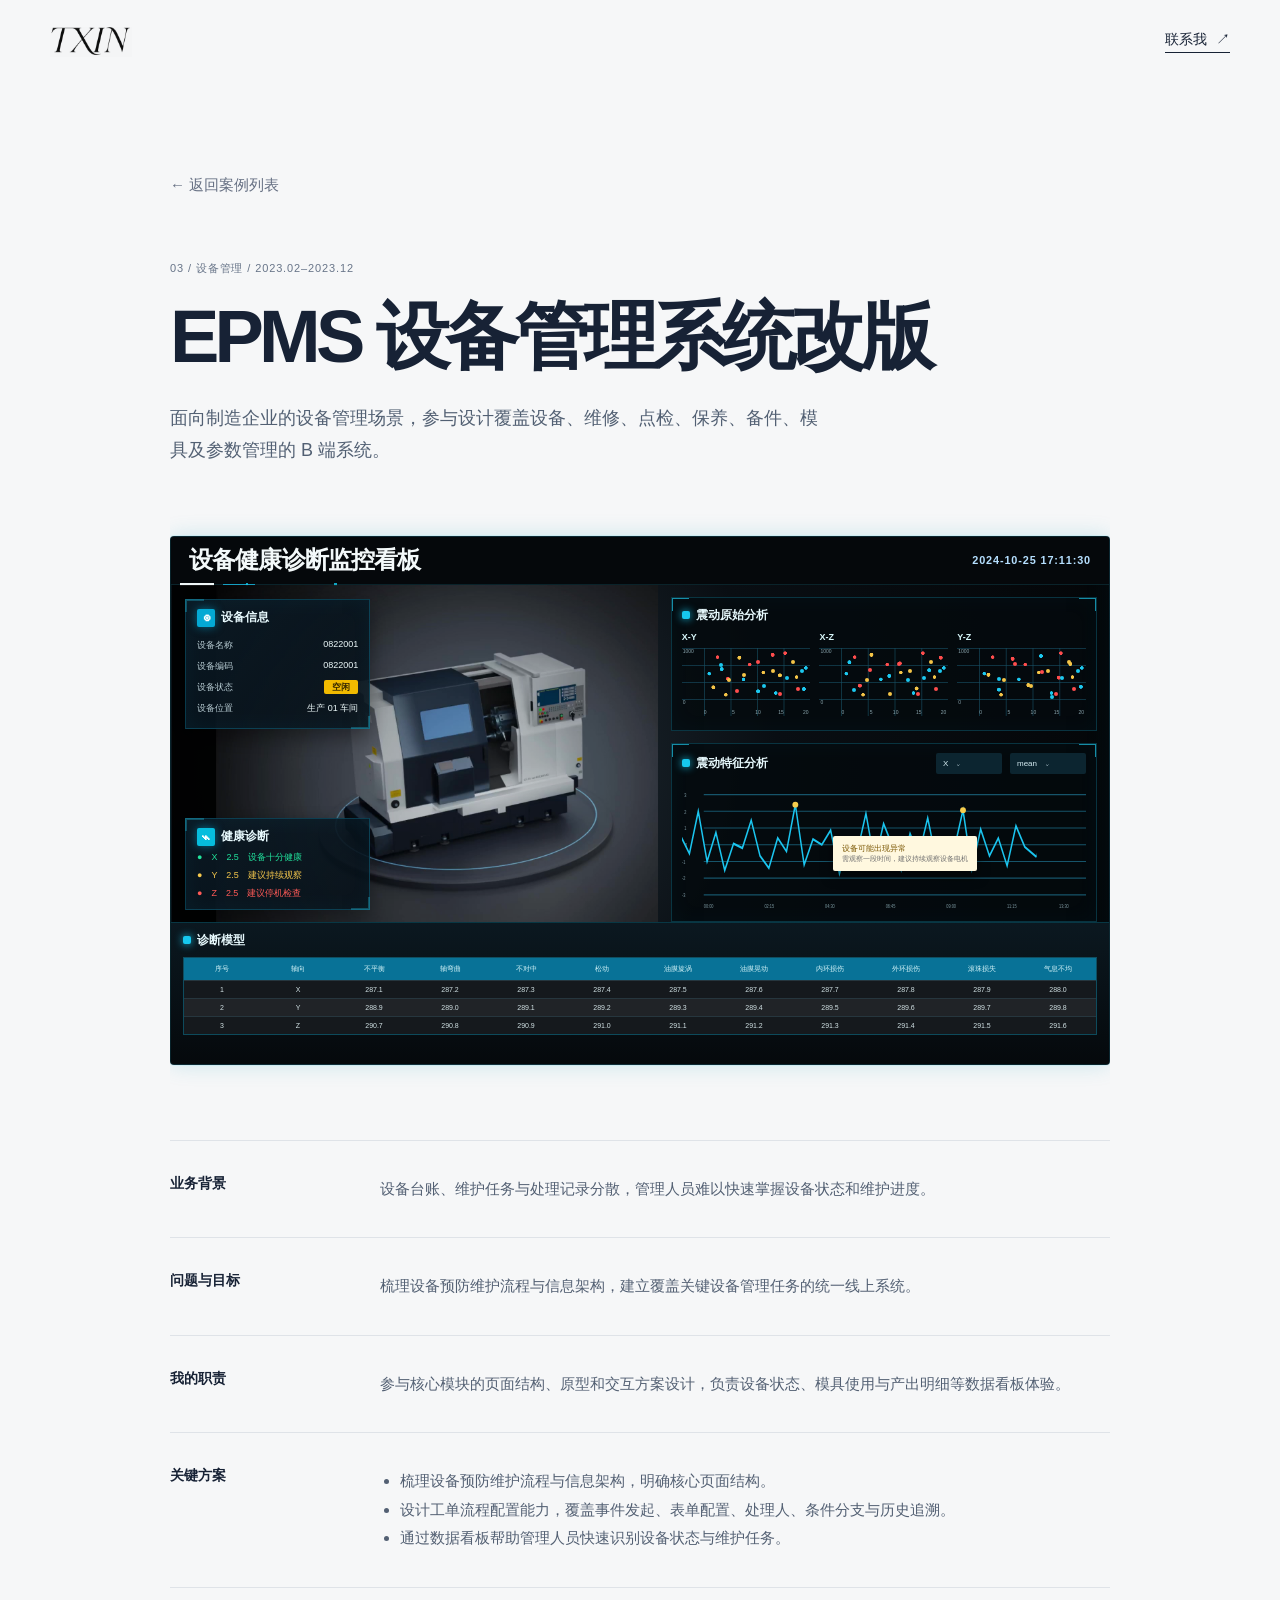
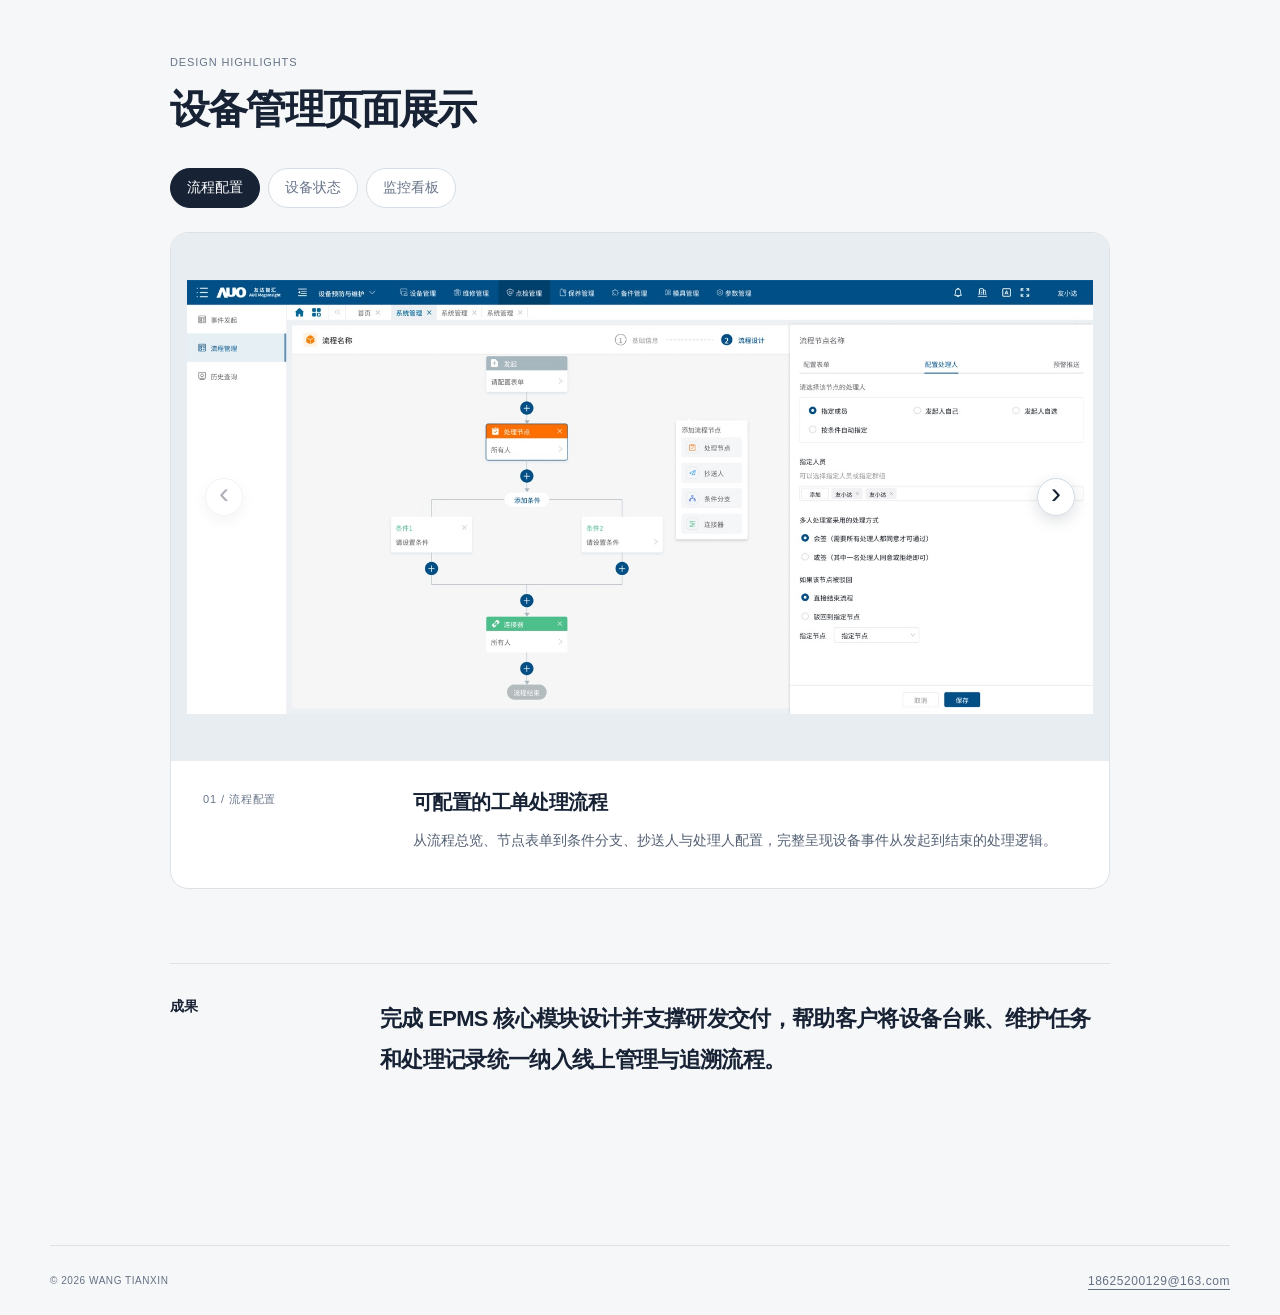
==== commit 3c53ce7a: "Simplify EPMS showcase heading" ====
--- a/cases/data-insights.html
+++ b/cases/data-insights.html
@@ -38,7 +38,7 @@
       <section class="design-showcase" aria-labelledby="epms-design-title">
         <div class="showcase-heading">
           <p class="case-label">DESIGN HIGHLIGHTS</p>
-          <h2 id="epms-design-title">设备管理核心页面展示</h2>
+          <h2 id="epms-design-title">设备管理页面展示</h2>
         </div>
         <div class="design-tabs" role="tablist" aria-label="EPMS 设计展示">
           <button class="design-tab is-active" id="epms-tab-workflow" type="button" role="tab" aria-selected="true" aria-controls="epms-design-panel" data-image="../assets/epms/workflow-assignee.jpg" data-images="../assets/epms/workflow-assignee.jpg|../assets/epms/workflow-form.jpg|../assets/epms/workflow-branch.jpg|../assets/epms/workflow-copy.jpg|../assets/epms/workflow-handler.jpg|../assets/epms/workflow-list.jpg" data-alt="流程编辑与处理人配置界面" data-title="可配置的工单处理流程" data-description="从流程总览、节点表单到条件分支、抄送人与处理人配置，完整呈现设备事件从发起到结束的处理逻辑。">流程配置</button>
--- a/styles.css
+++ b/styles.css
@@ -89,11 +89,13 @@
 .back-link { font-size:15px; }
 #page-title.is-typing span:last-child::after { content:""; display:inline-block; width:.065em; height:.8em; margin-left:.08em; background:currentColor; vertical-align:-.04em; animation:titleCaret .7s steps(1) infinite; }
 @keyframes titleCaret { 50% { opacity:0; } }
-.design-copy { row-gap:16px; }
+.design-copy { row-gap:8px; }
 .back-link { animation:backLinkHint 1.15s ease-in-out .7s 2; transition:transform 180ms ease,color 180ms ease; }
 .back-link:hover,.back-link:focus-visible { color:var(--ink); outline:none; transform:translateX(-4px); }
 @keyframes backLinkHint { 0%,100% { transform:translateX(0); } 38% { transform:translateX(-4px); } 68% { transform:translateX(1px); } }
 @media (prefers-reduced-motion: reduce) { .back-link { animation:none; } }
+.card-cover::after { background:linear-gradient(180deg,#0c17261c 0%,#101b2d14 48%,#101b2d83 100%); }
+.design-copy > p:not(.case-label) { transform:translateY(-4px); }
 .darl-gallery { margin:0 0 75px; }.darl-gallery-frame { position:relative; aspect-ratio:16 / 9; overflow:hidden; border-radius:16px; background:#101b2d; box-shadow:0 14px 30px #1520341c; }.darl-gallery-image { display:block; width:100%; height:100%; object-fit:cover; transition:opacity 180ms ease; }.darl-gallery-image.is-fading { opacity:0; }.darl-gallery-nav { position:absolute; top:50%; z-index:1; width:42px; height:42px; padding:0 0 2px; border:1px solid #ffffff73; border-radius:50%; color:#fff; background:#101b2da6; font:32px/1 Arial,sans-serif; cursor:pointer; transform:translateY(-50%); transition:background-color 180ms ease,opacity 180ms ease; }.darl-gallery-nav:hover:not(:disabled),.darl-gallery-nav:focus-visible { background:#101b2de0; outline:none; }.darl-gallery-nav:disabled { opacity:.28; cursor:default; }.darl-gallery-prev { left:18px; }.darl-gallery-next { right:18px; }.darl-gallery-count { position:absolute; right:20px; bottom:18px; margin:0; padding:5px 8px; border-radius:999px; color:#fff; background:#101b2da8; font-size:11px; letter-spacing:.08em; }
 .workflow-nav:hover:not(:disabled),.workflow-nav:focus-visible { transform:translateY(-50%) scale(1.06); outline:none; }
 .workflow-nav:disabled { opacity:.35; cursor:default; }
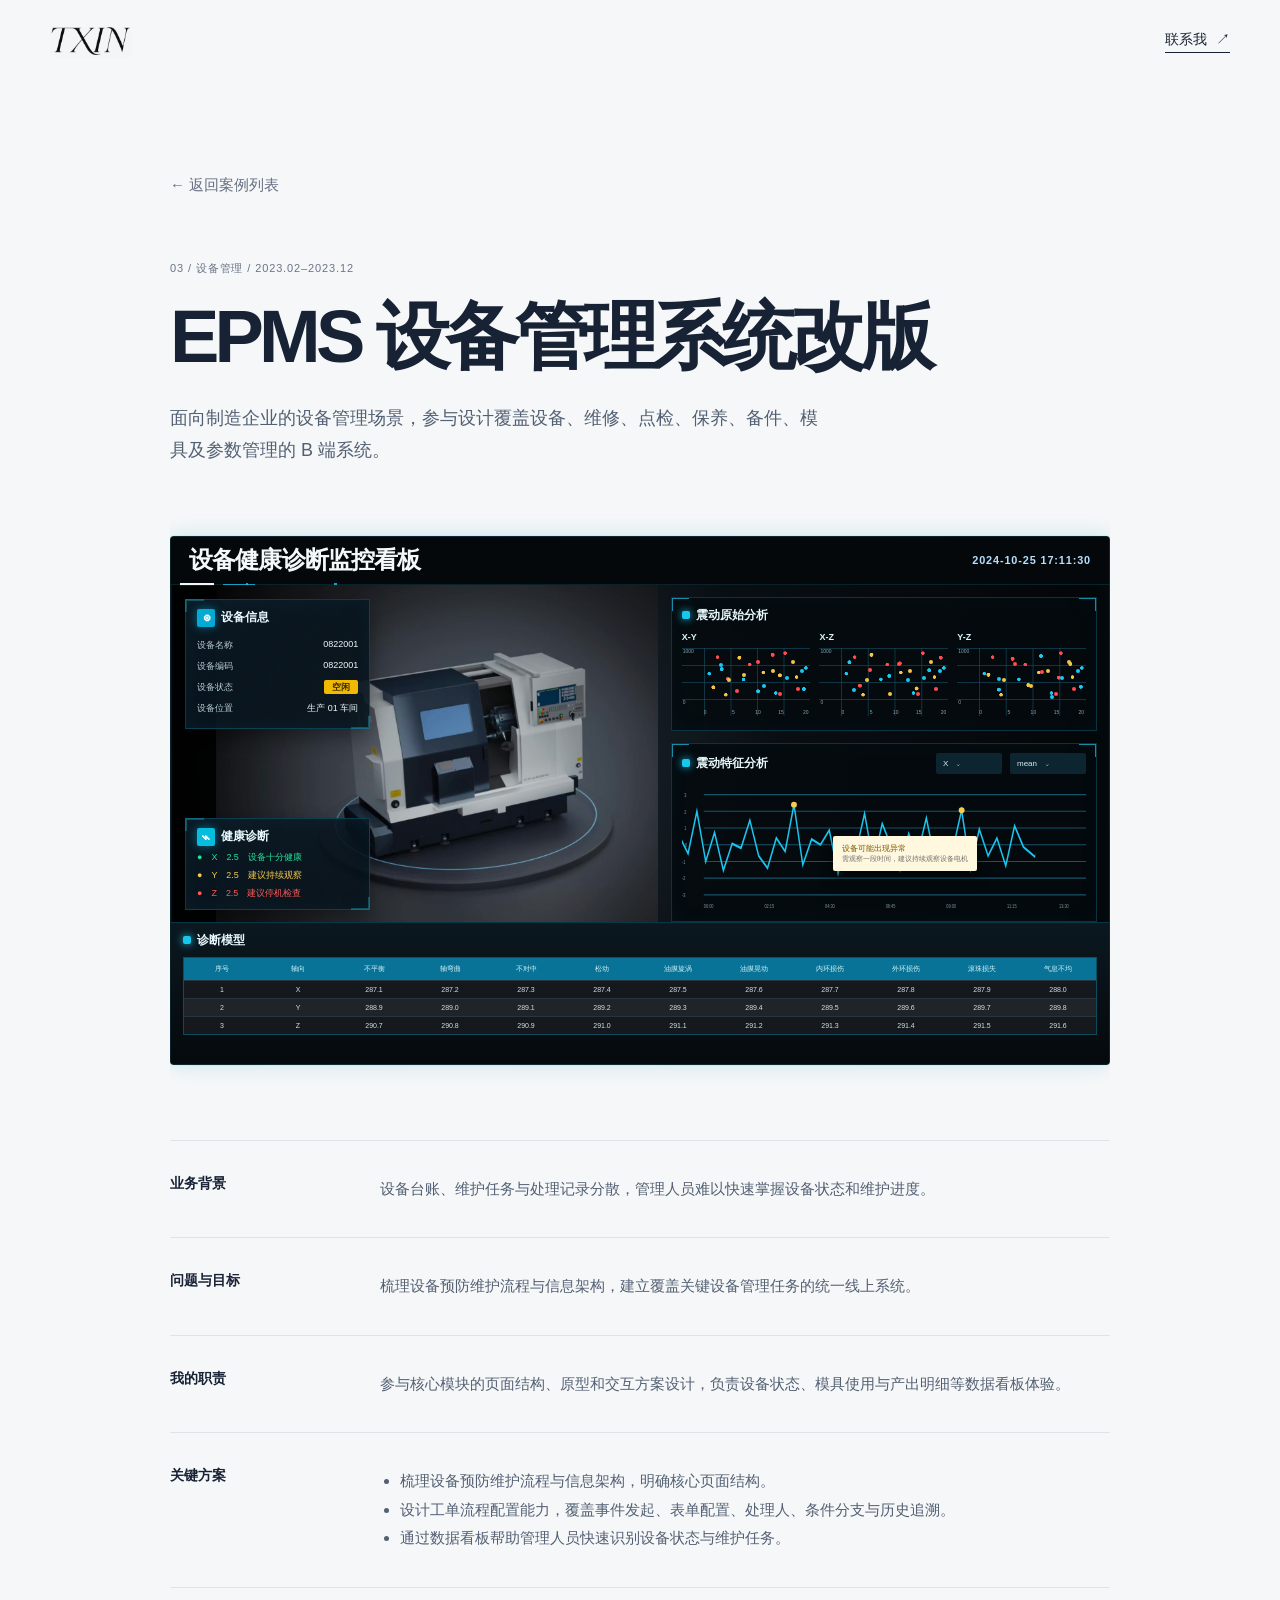
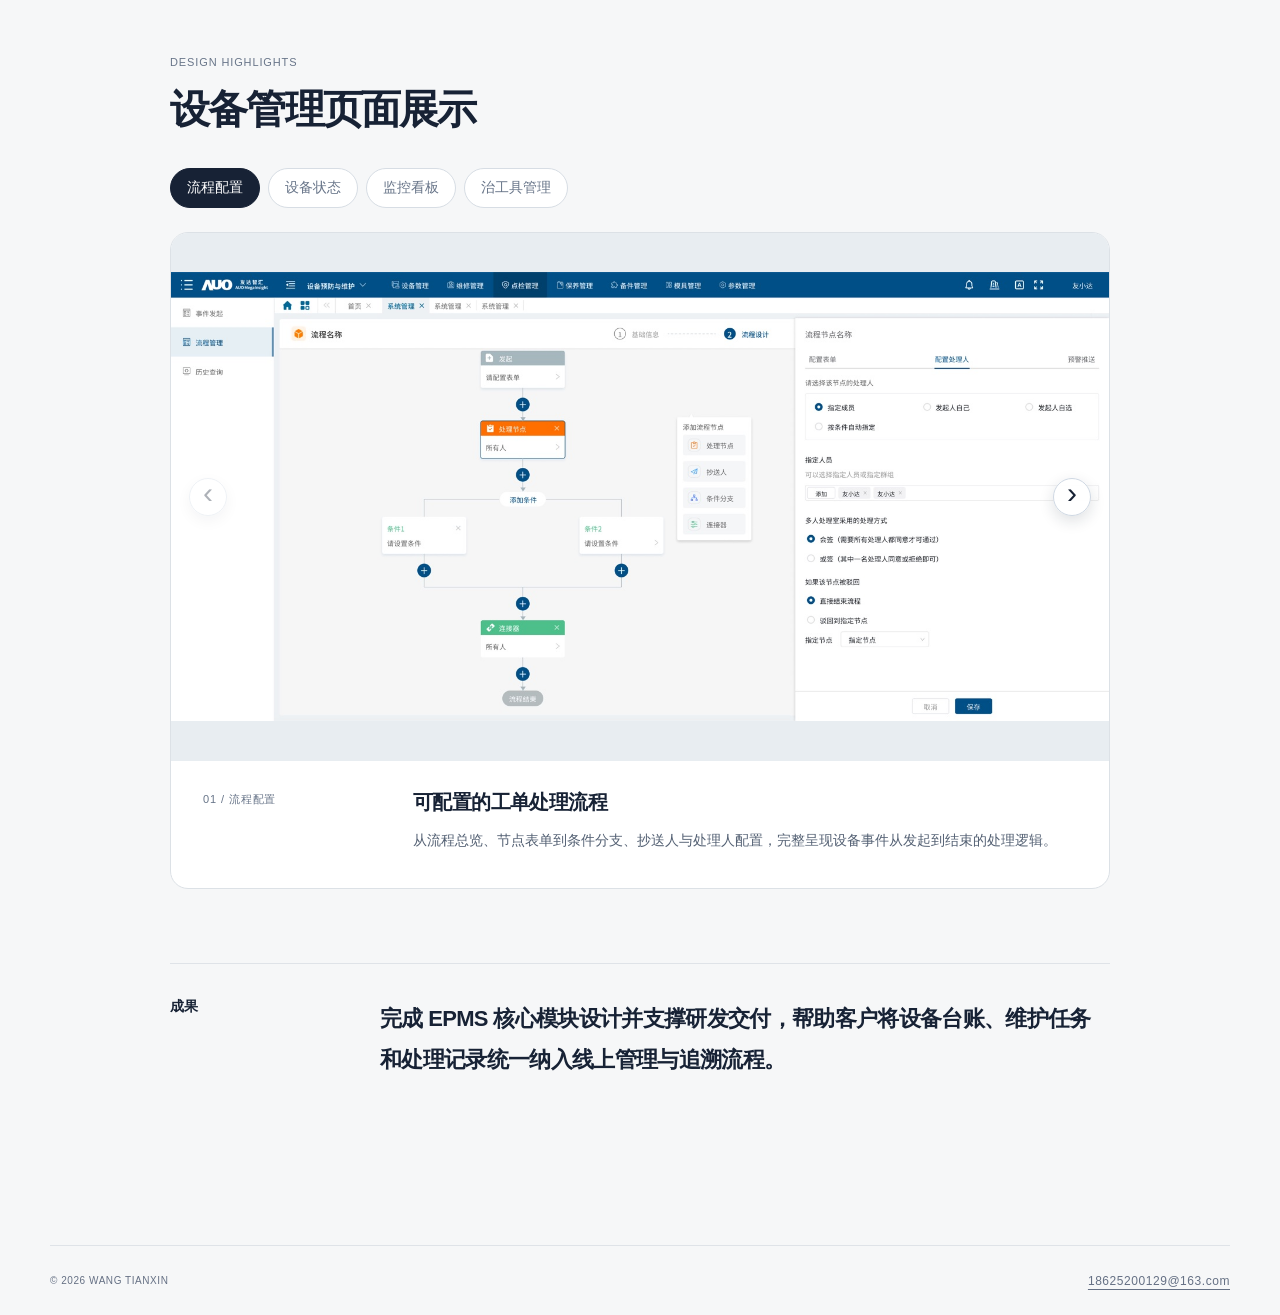
==== commit 26bafe3c: "Update homepage and EPMS visuals" ====
--- a/cases/data-insights.html
+++ b/cases/data-insights.html
@@ -35,7 +35,7 @@
       <section class="case-content"><h2>问题与目标</h2><p>梳理设备预防维护流程与信息架构，建立覆盖关键设备管理任务的统一线上系统。</p></section>
       <section class="case-content"><h2>我的职责</h2><p>参与核心模块的页面结构、原型和交互方案设计，负责设备状态、模具使用与产出明细等数据看板体验。</p></section>
       <section class="case-content"><h2>关键方案</h2><ul><li>梳理设备预防维护流程与信息架构，明确核心页面结构。</li><li>设计工单流程配置能力，覆盖事件发起、表单配置、处理人、条件分支与历史追溯。</li><li>通过数据看板帮助管理人员快速识别设备状态与维护任务。</li></ul></section>
-      <section class="design-showcase" aria-labelledby="epms-design-title">
+      <section class="design-showcase epms-showcase" aria-labelledby="epms-design-title">
         <div class="showcase-heading">
           <p class="case-label">DESIGN HIGHLIGHTS</p>
           <h2 id="epms-design-title">设备管理页面展示</h2>
@@ -44,6 +44,7 @@
           <button class="design-tab is-active" id="epms-tab-workflow" type="button" role="tab" aria-selected="true" aria-controls="epms-design-panel" data-image="../assets/epms/workflow-assignee.jpg" data-images="../assets/epms/workflow-assignee.jpg|../assets/epms/workflow-form.jpg|../assets/epms/workflow-branch.jpg|../assets/epms/workflow-copy.jpg|../assets/epms/workflow-handler.jpg|../assets/epms/workflow-list.jpg" data-alt="流程编辑与处理人配置界面" data-title="可配置的工单处理流程" data-description="从流程总览、节点表单到条件分支、抄送人与处理人配置，完整呈现设备事件从发起到结束的处理逻辑。">流程配置</button>
           <button class="design-tab" id="epms-tab-dashboard" type="button" role="tab" aria-selected="false" aria-controls="epms-design-panel" tabindex="-1" data-image="../assets/epms/equipment-health-dashboard.jpg" data-alt="设备健康诊断监控看板" data-title="设备健康状态与异常诊断" data-description="整合设备基础信息、振动数据与诊断结果，让管理人员能够快速发现异常并追溯设备状态。">设备状态</button>
           <button class="design-tab" id="epms-tab-monitoring" type="button" role="tab" aria-selected="false" aria-controls="epms-design-panel" tabindex="-1" data-image="../assets/epms/equipment-monitoring-dashboard.jpg" data-alt="设备状态监控看板与产出明细界面" data-title="实时设备监控与产出明细" data-description="以可视化卡片呈现设备状态，并支持下钻查看产出明细，让异常识别和后续追溯更直接。">监控看板</button>
+          <button class="design-tab" id="epms-tab-tooling" type="button" role="tab" aria-selected="false" aria-controls="epms-design-panel" tabindex="-1" data-images="../assets/epms/tool-arrival-registration.png|../assets/epms/tool-arrival-acceptance.png|../assets/epms/tool-process-history.png|../assets/epms/tool-inspection.png" data-alt="治工具管理界面" data-title="治工具到货、验收与点检管理" data-description="覆盖到货登记、到货验收、流程记录和点检执行，呈现治工具从申请到维护的线上管理过程。">治工具管理</button>
         </div>
         <div class="design-stage" id="epms-design-panel" role="tabpanel" aria-labelledby="epms-tab-workflow">
           <div class="design-image-frame has-gallery"><div class="workflow-carousel" data-images="../assets/epms/workflow-assignee.jpg|../assets/epms/workflow-form.jpg|../assets/epms/workflow-branch.jpg|../assets/epms/workflow-copy.jpg|../assets/epms/workflow-handler.jpg|../assets/epms/workflow-list.jpg"><button class="workflow-nav workflow-prev" type="button" aria-label="查看上一张流程界面" disabled>‹</button><img class="design-image workflow-image" src="../assets/epms/workflow-assignee.jpg" alt="流程处理人配置" /><button class="workflow-nav workflow-next" type="button" aria-label="查看下一张流程界面">›</button></div></div>
--- a/styles.css
+++ b/styles.css
@@ -79,6 +79,8 @@
 .diagnostic-v2-header h2 { font-size:clamp(11px,2vw,24px); }
 .design-image-frame { overflow:hidden; transition:opacity 180ms ease; }
 .design-image-frame.is-fading { opacity:0; }
+.epms-showcase .design-image-frame { padding:0; }
+.epms-showcase .design-image { object-fit:cover; }
 .workflow-carousel { position:relative; width:100%; height:100%; }
 .workflow-carousel .workflow-image { display:block; width:100%; height:100%; object-fit:contain; }
 .workflow-nav { box-sizing:border-box; display:grid; place-items:center; position:absolute; z-index:2; top:50%; width:38px; height:38px; padding:0; border:1px solid #cfd8e3; border-radius:50%; color:#172235; background:#fffffff0; font-size:0; box-shadow:0 5px 15px #15223524; cursor:pointer; transform:translateY(-50%); transition:opacity 160ms ease,transform 160ms ease; }
@@ -96,6 +98,14 @@
 @media (prefers-reduced-motion: reduce) { .back-link { animation:none; } }
 .card-cover::after { background:linear-gradient(180deg,#0c17261c 0%,#101b2d14 48%,#101b2d83 100%); }
 .design-copy > p:not(.case-label) { transform:translateY(-4px); }
+.visual-5 { background:#101a32; }.mega-card-cover { padding:0; overflow:hidden; }.mega-card-cover::after { content:""; position:absolute; inset:0; background:linear-gradient(180deg,#0b17333d,#0b1733d9); }.card-1 { --x:-280px; --r:-10deg; }.card-2 { --x:-140px; --r:-5deg; }.card-3 { --x:0; --r:0deg; }.card-4 { --x:140px; --r:5deg; }.card-5 { --x:280px; --r:10deg; z-index:5; }
+@media (max-width:760px) { .card-1 { --x:-38vw; --r:-9deg; }.card-2 { --x:-19vw; --r:-4.5deg; }.card-3 { --x:0; --r:0deg; }.card-4 { --x:19vw; --r:4.5deg; }.card-5 { --x:38vw; --r:9deg; } }
+.card-4 { display:none; }.card-1 { --x:-210px; --r:-8deg; }.card-2 { --x:-70px; --r:-3deg; }.card-3 { --x:70px; --r:3deg; }.card-5 { --x:210px; --r:8deg; }
+@media (max-width:760px) { .card-1 { --x:-31vw; --r:-7deg; }.card-2 { --x:-10vw; --r:-2deg; }.card-3 { --x:10vw; --r:2deg; }.card-5 { --x:31vw; --r:7deg; } }
+.mega-hero { position:relative; display:grid; align-content:center; overflow:hidden; padding:42px; color:#edf5ff; background:linear-gradient(180deg,#10121624 0%,#10121684 100%),url("assets/mega-hero-background.png") center/cover no-repeat; }.mega-hero::before,.mega-hero::after { display:none; }.mega-hero-brand { position:relative; z-index:1; display:grid; justify-items:center; gap:6px; }.mega-hero-brand span,.mega-hero-brand small { color:#dacdf3; font:11px var(--font-sans); letter-spacing:.15em; }.mega-hero-brand b { font-size:clamp(38px,6vw,66px); letter-spacing:.08em; }.mega-path-grid { position:relative; z-index:1; display:grid; grid-template-columns:repeat(2,1fr); gap:12px; width:min(700px,100%); margin:38px auto 0; }.mega-path-grid article { min-height:145px; padding:21px; border:1px solid #dfc7ff4d; border-radius:10px; background:#14142ab8; }.mega-path-grid p { margin:0 0 18px; color:#bda7e6; font:10px var(--font-sans); letter-spacing:.14em; }.mega-path-grid h2 { margin:0; color:#fff; font-size:19px; letter-spacing:-.04em; }.mega-path-grid span { display:block; margin-top:10px; color:#c7c0d9; font-size:12px; line-height:1.7; }
+.mega-planet-layer { position:absolute; inset:0; z-index:0; overflow:hidden; pointer-events:none; }.mega-planet { position:absolute; border-radius:50%; opacity:.36; mix-blend-mode:screen; will-change:transform,opacity; animation:megaPlanetFloat 8s ease-in-out infinite alternate; }.mega-planet-purple { left:34.5%; top:24%; width:9%; aspect-ratio:1; background:radial-gradient(circle at 38% 35%,#c5b3ff 0 8%,#7960d9 37%,#3f2d91 67%,transparent 71%); filter:drop-shadow(0 0 12px #8c6fff); }.mega-planet-orange { left:55%; top:36%; width:10%; aspect-ratio:1; background:radial-gradient(circle at 38% 35%,#ffe18c 0 8%,#ff9d22 35%,#c9550c 66%,transparent 71%); filter:drop-shadow(0 0 14px #ff8b2b); animation-delay:-3s; }.mega-planet-blue { left:61%; top:14%; width:8%; aspect-ratio:1; background:radial-gradient(circle at 38% 35%,#90e8ff 0 8%,#3d84ec 36%,#273997 67%,transparent 71%); filter:drop-shadow(0 0 12px #4f8dff); animation-duration:10s; animation-delay:-5s; } @keyframes megaPlanetFloat { from { transform:translate3d(-3px,2px,0) scale(.96); opacity:.24; } to { transform:translate3d(5px,-6px,0) scale(1.04); opacity:.48; } } @media (prefers-reduced-motion: reduce) { .mega-planet { animation:none; } }
+.path-video-showcase { padding:0; background:#101722; }.path-video-showcase .case-label { margin:0; padding:22px 24px 0; color:#b7c6d8; }.path-video-showcase h2 { margin:8px 24px 20px; color:#fff; font-size:clamp(24px,3vw,34px); letter-spacing:-.04em; }.path-video { height:auto; aspect-ratio:auto; object-fit:contain; background:#101722; }
+@media (max-width:760px) { .mega-hero { min-height:440px; padding:28px 18px; }.mega-path-grid { grid-template-columns:1fr; margin-top:28px; }.mega-path-grid article { min-height:0; padding:17px; } }
 .darl-gallery { margin:0 0 75px; }.darl-gallery-frame { position:relative; aspect-ratio:16 / 9; overflow:hidden; border-radius:16px; background:#101b2d; box-shadow:0 14px 30px #1520341c; }.darl-gallery-image { display:block; width:100%; height:100%; object-fit:cover; transition:opacity 180ms ease; }.darl-gallery-image.is-fading { opacity:0; }.darl-gallery-nav { position:absolute; top:50%; z-index:1; width:42px; height:42px; padding:0 0 2px; border:1px solid #ffffff73; border-radius:50%; color:#fff; background:#101b2da6; font:32px/1 Arial,sans-serif; cursor:pointer; transform:translateY(-50%); transition:background-color 180ms ease,opacity 180ms ease; }.darl-gallery-nav:hover:not(:disabled),.darl-gallery-nav:focus-visible { background:#101b2de0; outline:none; }.darl-gallery-nav:disabled { opacity:.28; cursor:default; }.darl-gallery-prev { left:18px; }.darl-gallery-next { right:18px; }.darl-gallery-count { position:absolute; right:20px; bottom:18px; margin:0; padding:5px 8px; border-radius:999px; color:#fff; background:#101b2da8; font-size:11px; letter-spacing:.08em; }
 .workflow-nav:hover:not(:disabled),.workflow-nav:focus-visible { transform:translateY(-50%) scale(1.06); outline:none; }
 .workflow-nav:disabled { opacity:.35; cursor:default; }
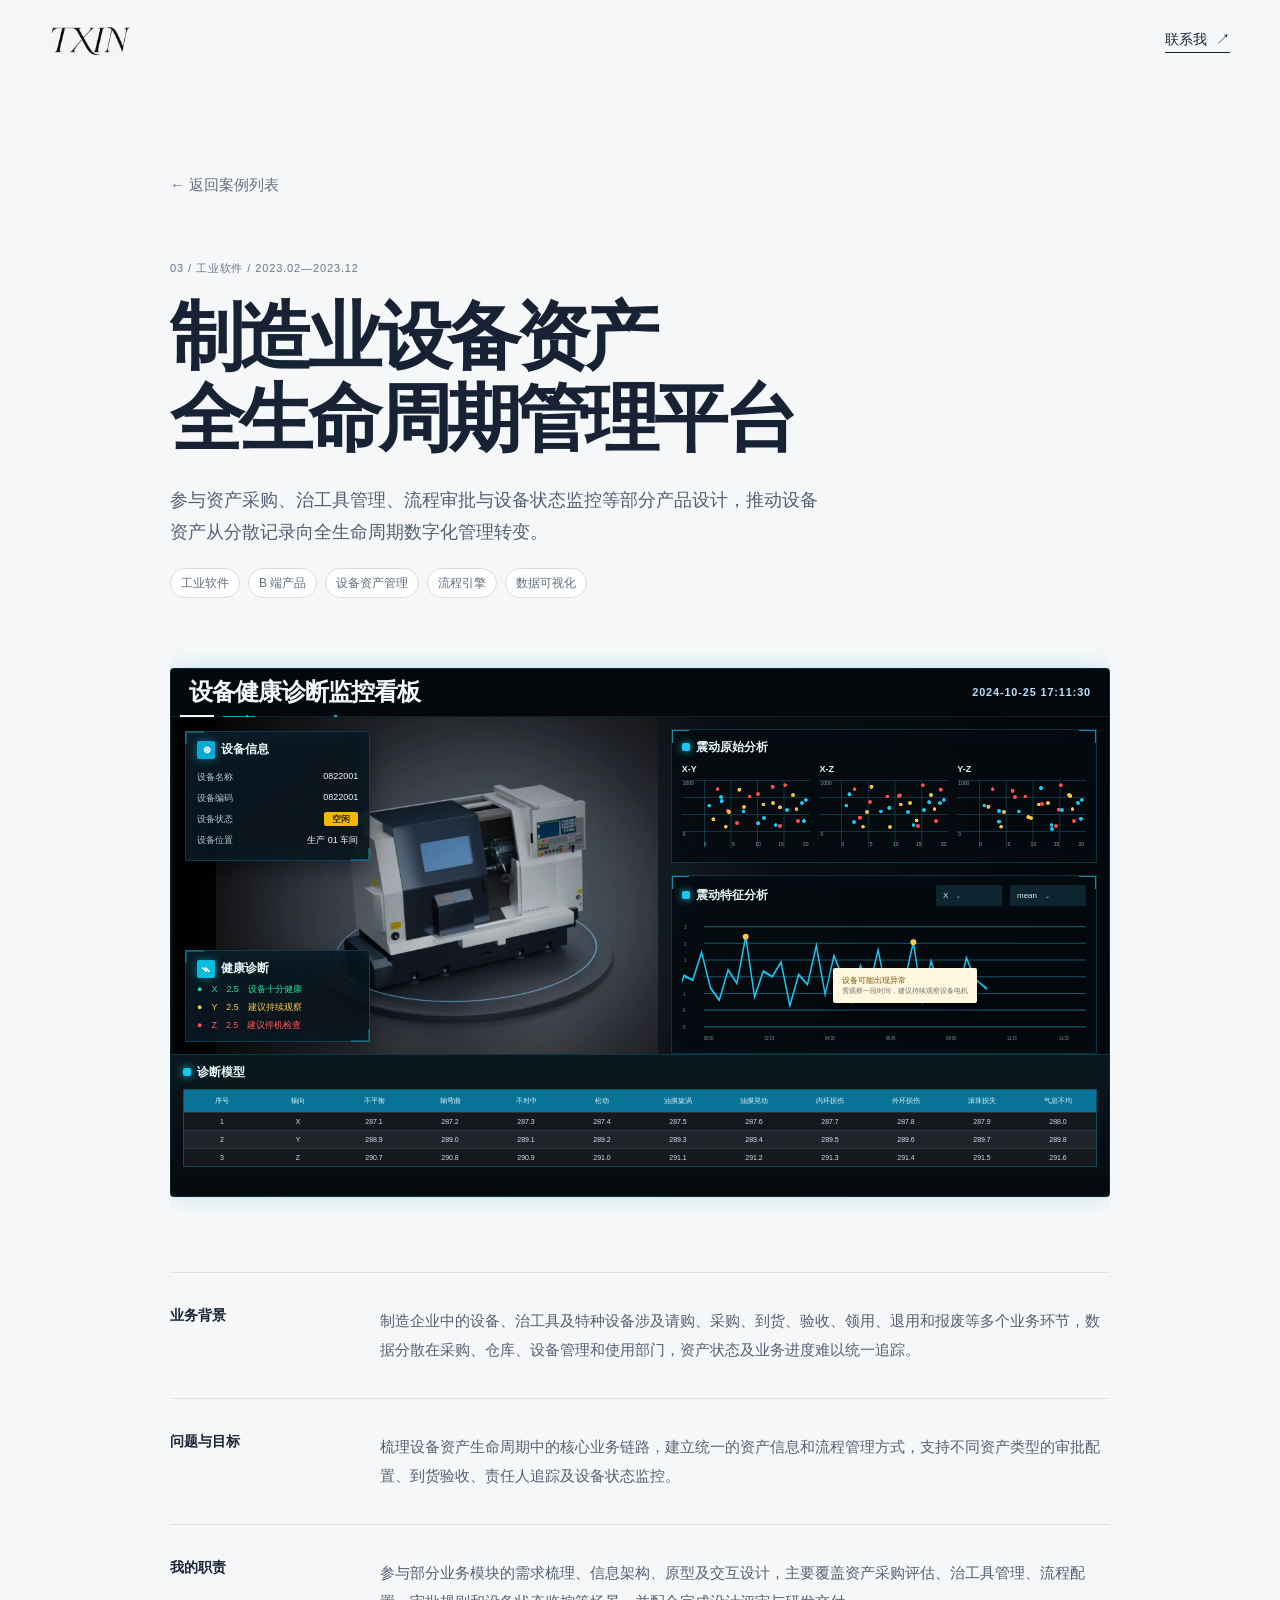
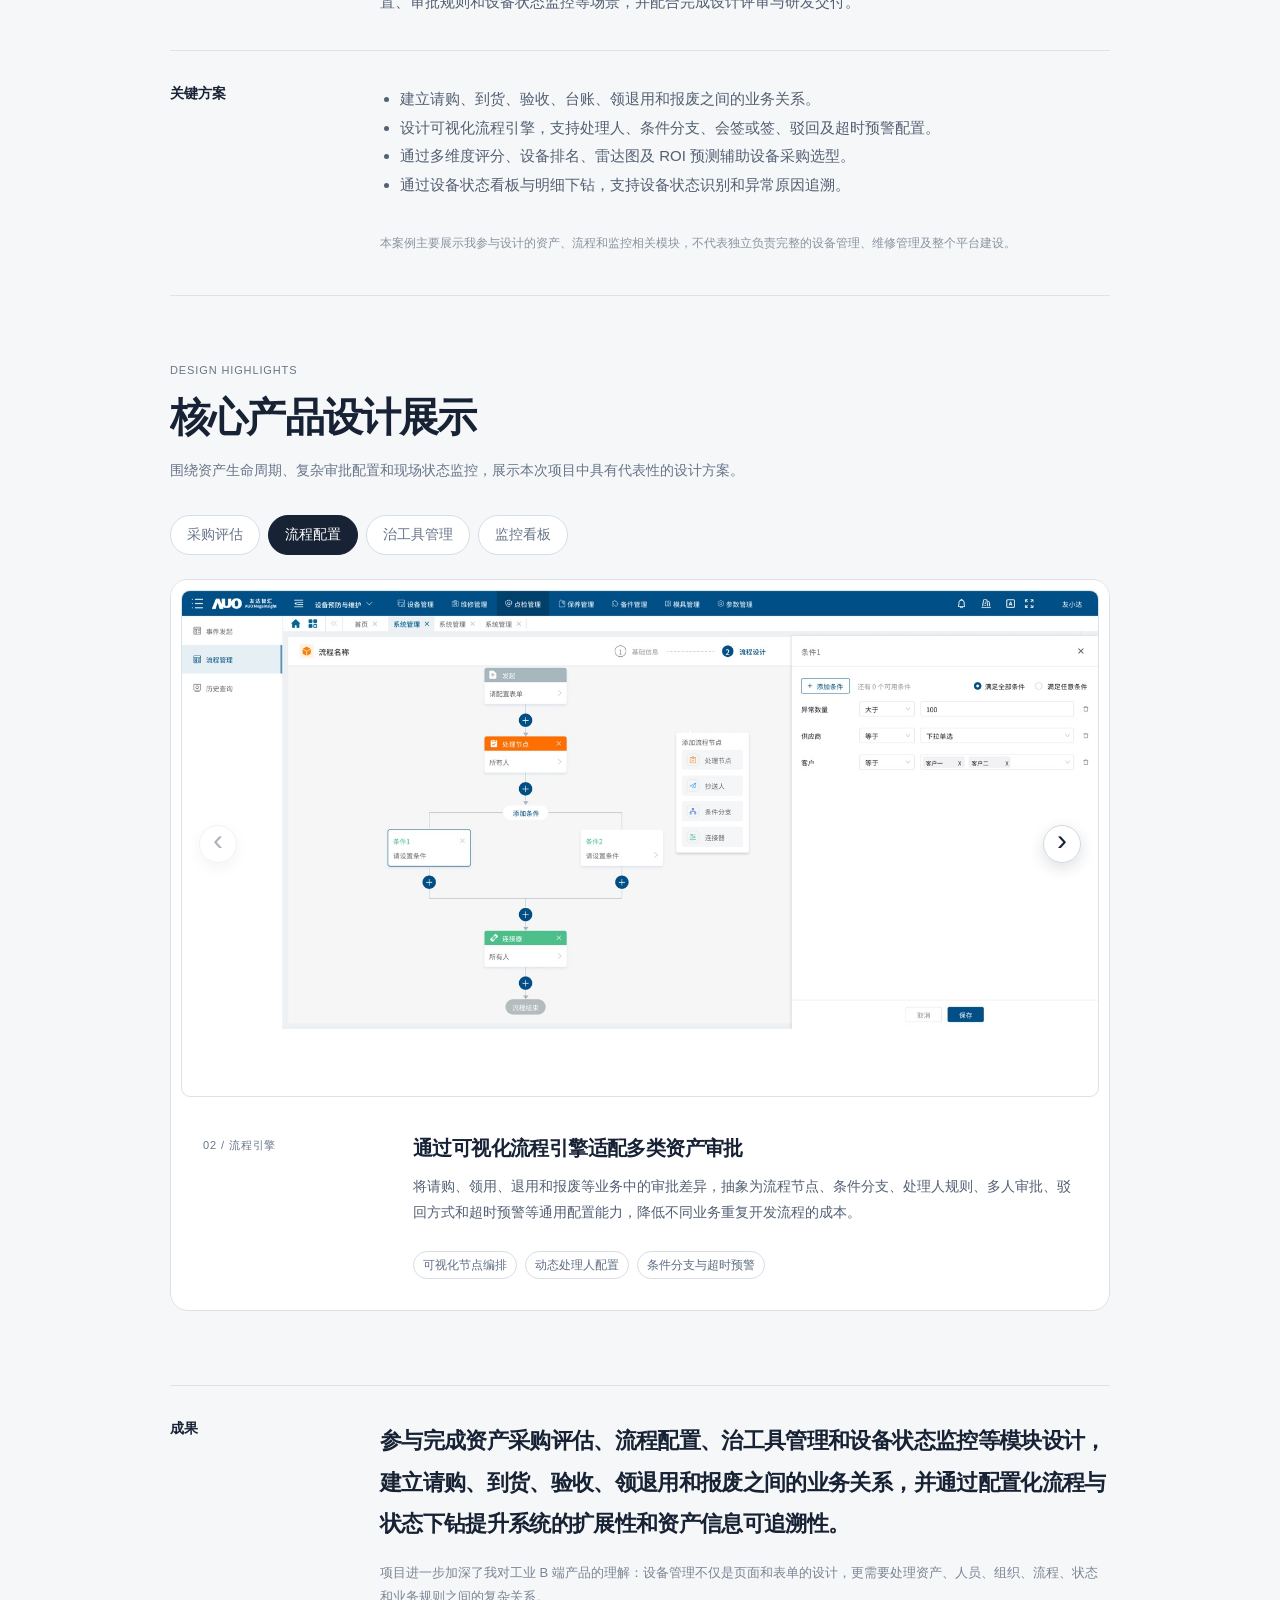
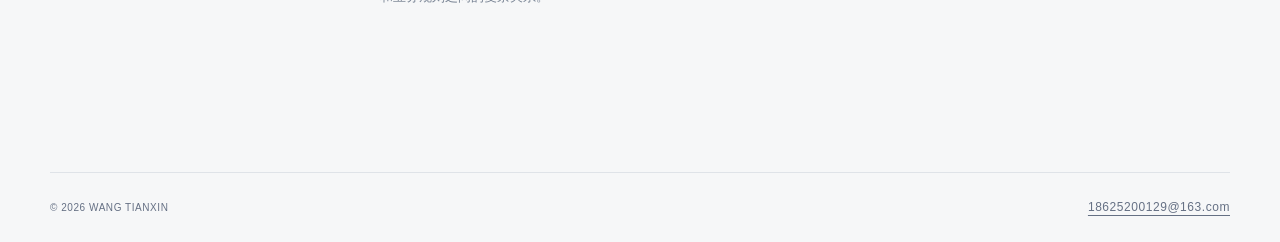
==== commit f609b0ec: "Expand EPMS gallery and update MOM video" ====
--- a/cases/data-insights.html
+++ b/cases/data-insights.html
@@ -12,9 +12,10 @@
     <header class="site-header"><a class="wordmark" href="../index.html" aria-label="回到首页"><img class="txin-logo" src="../assets/txin-logo.png" alt="TXIN" /></a><a class="contact-link" href="mailto:18625200129@163.com">联系我 <span>↗</span></a></header>
     <main class="case-main">
       <a class="back-link" href="../index.html">← 返回案例列表</a>
-      <p class="case-label">03 / 设备管理 / 2023.02–2023.12</p>
-      <h1>EPMS 设备管理系统改版</h1>
-      <p class="case-lead">面向制造企业的设备管理场景，参与设计覆盖设备、维修、点检、保养、备件、模具及参数管理的 B 端系统。</p>
+      <p class="case-label">03 / 工业软件 / 2023.02—2023.12</p>
+      <h1>制造业设备资产<br />全生命周期管理平台</h1>
+      <p class="case-lead epms-lead">参与资产采购、治工具管理、流程审批与设备状态监控等部分产品设计，推动设备资产从分散记录向全生命周期数字化管理转变。</p>
+      <ul class="project-tags" aria-label="项目标签"><li>工业软件</li><li>B 端产品</li><li>设备资产管理</li><li>流程引擎</li><li>数据可视化</li></ul>
       <section class="case-hero diagnostic-v2" aria-label="设备健康诊断监控看板演示">
         <header class="diagnostic-v2-header"><h2>设备健康诊断监控看板</h2><time>2024-10-25 17:11:30</time></header>
         <div class="diagnostic-v2-main">
@@ -31,27 +32,29 @@
         <section class="diagnostic-model-panel"><h3><i></i>诊断模型</h3><div class="diagnostic-table-wrap"><table><thead><tr><th>序号</th><th>轴向</th><th>不平衡</th><th>轴弯曲</th><th>不对中</th><th>松动</th><th>油膜旋涡</th><th>油膜晃动</th><th>内环损伤</th><th>外环损伤</th><th>滚珠损失</th><th>气息不均</th></tr></thead><tbody><tr><td>1</td><td>X</td><td>287.1</td><td>287.2</td><td>287.3</td><td>287.4</td><td>287.5</td><td>287.6</td><td>287.7</td><td>287.8</td><td>287.9</td><td>288.0</td></tr><tr><td>2</td><td>Y</td><td>288.9</td><td>289.0</td><td>289.1</td><td>289.2</td><td>289.3</td><td>289.4</td><td>289.5</td><td>289.6</td><td>289.7</td><td>289.8</td></tr><tr><td>3</td><td>Z</td><td>290.7</td><td>290.8</td><td>290.9</td><td>291.0</td><td>291.1</td><td>291.2</td><td>291.3</td><td>291.4</td><td>291.5</td><td>291.6</td></tr></tbody></table></div>
         </section>
       </section>
-      <section class="case-content"><h2>业务背景</h2><p>设备台账、维护任务与处理记录分散，管理人员难以快速掌握设备状态和维护进度。</p></section>
-      <section class="case-content"><h2>问题与目标</h2><p>梳理设备预防维护流程与信息架构，建立覆盖关键设备管理任务的统一线上系统。</p></section>
-      <section class="case-content"><h2>我的职责</h2><p>参与核心模块的页面结构、原型和交互方案设计，负责设备状态、模具使用与产出明细等数据看板体验。</p></section>
-      <section class="case-content"><h2>关键方案</h2><ul><li>梳理设备预防维护流程与信息架构，明确核心页面结构。</li><li>设计工单流程配置能力，覆盖事件发起、表单配置、处理人、条件分支与历史追溯。</li><li>通过数据看板帮助管理人员快速识别设备状态与维护任务。</li></ul></section>
+      <section class="case-content"><h2>业务背景</h2><p>制造企业中的设备、治工具及特种设备涉及请购、采购、到货、验收、领用、退用和报废等多个业务环节，数据分散在采购、仓库、设备管理和使用部门，资产状态及业务进度难以统一追踪。</p></section>
+      <section class="case-content"><h2>问题与目标</h2><p>梳理设备资产生命周期中的核心业务链路，建立统一的资产信息和流程管理方式，支持不同资产类型的审批配置、到货验收、责任人追踪及设备状态监控。</p></section>
+      <section class="case-content"><h2>我的职责</h2><p>参与部分业务模块的需求梳理、信息架构、原型及交互设计，主要覆盖资产采购评估、治工具管理、流程配置、审批规则和设备状态监控等场景，并配合完成设计评审与研发交付。</p></section>
+      <section class="case-content"><h2>关键方案</h2><ul><li>建立请购、到货、验收、台账、领退用和报废之间的业务关系。</li><li>设计可视化流程引擎，支持处理人、条件分支、会签或签、驳回及超时预警配置。</li><li>通过多维度评分、设备排名、雷达图及 ROI 预测辅助设备采购选型。</li><li>通过设备状态看板与明细下钻，支持设备状态识别和异常原因追溯。</li></ul></section>
+      <p class="case-boundary">本案例主要展示我参与设计的资产、流程和监控相关模块，不代表独立负责完整的设备管理、维修管理及整个平台建设。</p>
       <section class="design-showcase epms-showcase" aria-labelledby="epms-design-title">
         <div class="showcase-heading">
           <p class="case-label">DESIGN HIGHLIGHTS</p>
-          <h2 id="epms-design-title">设备管理页面展示</h2>
+          <h2 id="epms-design-title">核心产品设计展示</h2>
+          <p class="showcase-intro">围绕资产生命周期、复杂审批配置和现场状态监控，展示本次项目中具有代表性的设计方案。</p>
         </div>
         <div class="design-tabs" role="tablist" aria-label="EPMS 设计展示">
-          <button class="design-tab is-active" id="epms-tab-workflow" type="button" role="tab" aria-selected="true" aria-controls="epms-design-panel" data-image="../assets/epms/workflow-assignee.jpg" data-images="../assets/epms/workflow-assignee.jpg|../assets/epms/workflow-form.jpg|../assets/epms/workflow-branch.jpg|../assets/epms/workflow-copy.jpg|../assets/epms/workflow-handler.jpg|../assets/epms/workflow-list.jpg" data-alt="流程编辑与处理人配置界面" data-title="可配置的工单处理流程" data-description="从流程总览、节点表单到条件分支、抄送人与处理人配置，完整呈现设备事件从发起到结束的处理逻辑。">流程配置</button>
-          <button class="design-tab" id="epms-tab-dashboard" type="button" role="tab" aria-selected="false" aria-controls="epms-design-panel" tabindex="-1" data-image="../assets/epms/equipment-health-dashboard.jpg" data-alt="设备健康诊断监控看板" data-title="设备健康状态与异常诊断" data-description="整合设备基础信息、振动数据与诊断结果，让管理人员能够快速发现异常并追溯设备状态。">设备状态</button>
-          <button class="design-tab" id="epms-tab-monitoring" type="button" role="tab" aria-selected="false" aria-controls="epms-design-panel" tabindex="-1" data-image="../assets/epms/equipment-monitoring-dashboard.jpg" data-alt="设备状态监控看板与产出明细界面" data-title="实时设备监控与产出明细" data-description="以可视化卡片呈现设备状态，并支持下钻查看产出明细，让异常识别和后续追溯更直接。">监控看板</button>
-          <button class="design-tab" id="epms-tab-tooling" type="button" role="tab" aria-selected="false" aria-controls="epms-design-panel" tabindex="-1" data-images="../assets/epms/tool-arrival-registration.png|../assets/epms/tool-arrival-acceptance.png|../assets/epms/tool-process-history.png|../assets/epms/tool-inspection.png" data-alt="治工具管理界面" data-title="治工具到货、验收与点检管理" data-description="覆盖到货登记、到货验收、流程记录和点检执行，呈现治工具从申请到维护的线上管理过程。">治工具管理</button>
+          <button class="design-tab" id="epms-tab-procurement" type="button" role="tab" aria-selected="false" aria-controls="epms-design-panel" tabindex="-1" data-images="../assets/epms/tool-procurement-model.png|../assets/epms/tool-arrival-order-list.png|../assets/epms/tool-feature-configuration.png" data-alt="设备采购评估与配置界面" data-fit="contain" data-index="01 / 采购决策" data-title="通过多指标模型辅助设备采购选型" data-description="支持根据资产类型、品牌、预算和能耗等条件筛选候选设备，并配置设备成本、设备能力、能耗及售后支持等评估维度。系统通过综合排名、雷达图和 ROI 预测，帮助用户更直观地比较不同设备方案。" data-points="自定义评估维度与权重|候选设备综合排名|雷达图与 ROI 预测">采购评估</button>
+          <button class="design-tab is-active" id="epms-tab-workflow" type="button" role="tab" aria-selected="true" aria-controls="epms-design-panel" data-images="../assets/epms/workflow-branch.jpg|../assets/epms/workflow-form.jpg|../assets/epms/workflow-handler.jpg" data-alt="资产审批流程配置界面" data-fit="contain" data-index="02 / 流程引擎" data-title="通过可视化流程引擎适配多类资产审批" data-description="将请购、领用、退用和报废等业务中的审批差异，抽象为流程节点、条件分支、处理人规则、多人审批、驳回方式和超时预警等通用配置能力，降低不同业务重复开发流程的成本。" data-points="可视化节点编排|动态处理人配置|条件分支与超时预警">流程配置</button>
+          <button class="design-tab" id="epms-tab-tooling" type="button" role="tab" aria-selected="false" aria-controls="epms-design-panel" tabindex="-1" data-images="../assets/epms/tool-asset-information.png|../assets/epms/tool-arrival-acceptance.png|../assets/epms/tool-owner-selection-dialog.png" data-alt="治工具台账、验收与责任人配置界面" data-fit="contain" data-index="03 / 资产生命周期" data-title="建立治工具从请购到退出使用的全过程记录" data-description="围绕治工具数量多、验收标准复杂、责任人变化频繁等特点，串联请购、到货、验收、入库、领用、退用和报废等环节，并通过统一台账记录资产位置、使用人、状态及验收结果。" data-points="请购到报废业务闭环|验收标准与实测结果记录|资产状态及责任人追踪">治工具管理</button>
+          <button class="design-tab" id="epms-tab-monitoring" type="button" role="tab" aria-selected="false" aria-controls="epms-design-panel" tabindex="-1" data-images="../assets/epms/equipment-monitoring-dashboard.jpg|../assets/epms/equipment-health-dashboard.jpg|../assets/epms/mold-usage-dashboard.jpg" data-alt="设备状态与健康监控看板界面" data-fit="cover" data-index="04 / 状态监控" data-title="从设备状态总览下钻至异常明细" data-description="通过设备矩阵和颜色编码集中展示运行、维修、保养、空闲及无生产计划等状态，帮助管理人员快速识别异常设备；点击设备后可继续查看空闲原因、持续时间、标准时长及数据上报时间。" data-points="设备状态颜色编码|大规模设备矩阵展示|状态明细下钻与原因追溯">监控看板</button>
         </div>
         <div class="design-stage" id="epms-design-panel" role="tabpanel" aria-labelledby="epms-tab-workflow">
-          <div class="design-image-frame has-gallery"><div class="workflow-carousel" data-images="../assets/epms/workflow-assignee.jpg|../assets/epms/workflow-form.jpg|../assets/epms/workflow-branch.jpg|../assets/epms/workflow-copy.jpg|../assets/epms/workflow-handler.jpg|../assets/epms/workflow-list.jpg"><button class="workflow-nav workflow-prev" type="button" aria-label="查看上一张流程界面" disabled>‹</button><img class="design-image workflow-image" src="../assets/epms/workflow-assignee.jpg" alt="流程处理人配置" /><button class="workflow-nav workflow-next" type="button" aria-label="查看下一张流程界面">›</button></div></div>
-          <div class="design-copy"><p class="case-label">01 / 流程配置</p><h3>可配置的工单处理流程</h3><p>从流程总览、节点表单到条件分支、抄送人与处理人配置，完整呈现设备事件从发起到结束的处理逻辑。</p></div>
+          <div class="design-image-frame has-gallery" data-fit="contain"><div class="workflow-carousel" data-images="../assets/epms/workflow-branch.jpg|../assets/epms/workflow-form.jpg|../assets/epms/workflow-handler.jpg" data-alt="资产审批流程配置界面"><button class="workflow-nav workflow-prev" type="button" aria-label="查看上一张流程配置界面" disabled>‹</button><img class="design-image workflow-image" src="../assets/epms/workflow-branch.jpg" alt="资产审批流程配置界面 1" /><button class="workflow-nav workflow-next" type="button" aria-label="查看下一张流程配置界面">›</button></div></div>
+          <div class="design-copy"><p class="case-label">02 / 流程引擎</p><h3>通过可视化流程引擎适配多类资产审批</h3><p>将请购、领用、退用和报废等业务中的审批差异，抽象为流程节点、条件分支、处理人规则、多人审批、驳回方式和超时预警等通用配置能力，降低不同业务重复开发流程的成本。</p><ul class="design-points"><li>可视化节点编排</li><li>动态处理人配置</li><li>条件分支与超时预警</li></ul></div>
         </div>
       </section>
-      <section class="case-content"><h2>成果</h2><p class="case-result">完成 EPMS 核心模块设计并支撑研发交付，帮助客户将设备台账、维护任务和处理记录统一纳入线上管理与追溯流程。</p></section>
+      <section class="case-content"><h2>成果</h2><div><p class="case-result">参与完成资产采购评估、流程配置、治工具管理和设备状态监控等模块设计，建立请购、到货、验收、领退用和报废之间的业务关系，并通过配置化流程与状态下钻提升系统的扩展性和资产信息可追溯性。</p><p class="case-result-note">项目进一步加深了我对工业 B 端产品的理解：设备管理不仅是页面和表单的设计，更需要处理资产、人员、组织、流程、状态和业务规则之间的复杂关系。</p></div></section>
     </main>
     <footer><span>© 2026 WANG TIANXIN</span><a href="mailto:18625200129@163.com">18625200129@163.com</a></footer>
   </body>
--- a/styles.css
+++ b/styles.css
@@ -79,8 +79,10 @@
 .diagnostic-v2-header h2 { font-size:clamp(11px,2vw,24px); }
 .design-image-frame { overflow:hidden; transition:opacity 180ms ease; }
 .design-image-frame.is-fading { opacity:0; }
-.epms-showcase .design-image-frame { padding:0; }
-.epms-showcase .design-image { object-fit:cover; }
+.epms-showcase .design-image-frame { padding:10px; background:#fff; }
+.epms-showcase .design-image { border:1px solid #dbe2e9; border-radius:9px; object-fit:contain; object-position:top center; }
+.epms-showcase .design-image-frame[data-fit="cover"] .design-image { object-fit:cover; }
+.epms-lead { margin-bottom:20px; }.project-tags { display:flex; flex-wrap:wrap; gap:8px; margin:0 0 70px; padding:0; list-style:none; }.project-tags li,.design-points li { border:1px solid #d7dde4; border-radius:999px; color:#5e6d80; background:#fff; font-size:12px; line-height:1; }.project-tags li { padding:8px 10px; }.case-boundary { max-width:730px; margin:0 0 40px 210px; color:#8993a1; font-size:12px; line-height:1.8; }.showcase-intro { margin:14px 0 0; color:#687589; font-size:14px; line-height:1.8; }.design-points { display:flex; flex-wrap:wrap; grid-column:2; gap:8px; margin:14px 0 0; padding:0; list-style:none; }.design-points li { padding:7px 9px; }.case-result-note { margin-top:16px !important; color:#7a8595 !important; font-size:13px !important; line-height:1.8 !important; }
 .workflow-carousel { position:relative; width:100%; height:100%; }
 .workflow-carousel .workflow-image { display:block; width:100%; height:100%; object-fit:contain; }
 .workflow-nav { box-sizing:border-box; display:grid; place-items:center; position:absolute; z-index:2; top:50%; width:38px; height:38px; padding:0; border:1px solid #cfd8e3; border-radius:50%; color:#172235; background:#fffffff0; font-size:0; box-shadow:0 5px 15px #15223524; cursor:pointer; transform:translateY(-50%); transition:opacity 160ms ease,transform 160ms ease; }
@@ -105,7 +107,10 @@
 .mega-hero { position:relative; display:grid; align-content:center; overflow:hidden; padding:42px; color:#edf5ff; background:linear-gradient(180deg,#10121624 0%,#10121684 100%),url("assets/mega-hero-background.png") center/cover no-repeat; }.mega-hero::before,.mega-hero::after { display:none; }.mega-hero-brand { position:relative; z-index:1; display:grid; justify-items:center; gap:6px; }.mega-hero-brand span,.mega-hero-brand small { color:#dacdf3; font:11px var(--font-sans); letter-spacing:.15em; }.mega-hero-brand b { font-size:clamp(38px,6vw,66px); letter-spacing:.08em; }.mega-path-grid { position:relative; z-index:1; display:grid; grid-template-columns:repeat(2,1fr); gap:12px; width:min(700px,100%); margin:38px auto 0; }.mega-path-grid article { min-height:145px; padding:21px; border:1px solid #dfc7ff4d; border-radius:10px; background:#14142ab8; }.mega-path-grid p { margin:0 0 18px; color:#bda7e6; font:10px var(--font-sans); letter-spacing:.14em; }.mega-path-grid h2 { margin:0; color:#fff; font-size:19px; letter-spacing:-.04em; }.mega-path-grid span { display:block; margin-top:10px; color:#c7c0d9; font-size:12px; line-height:1.7; }
 .mega-planet-layer { position:absolute; inset:0; z-index:0; overflow:hidden; pointer-events:none; }.mega-planet { position:absolute; border-radius:50%; opacity:.36; mix-blend-mode:screen; will-change:transform,opacity; animation:megaPlanetFloat 8s ease-in-out infinite alternate; }.mega-planet-purple { left:34.5%; top:24%; width:9%; aspect-ratio:1; background:radial-gradient(circle at 38% 35%,#c5b3ff 0 8%,#7960d9 37%,#3f2d91 67%,transparent 71%); filter:drop-shadow(0 0 12px #8c6fff); }.mega-planet-orange { left:55%; top:36%; width:10%; aspect-ratio:1; background:radial-gradient(circle at 38% 35%,#ffe18c 0 8%,#ff9d22 35%,#c9550c 66%,transparent 71%); filter:drop-shadow(0 0 14px #ff8b2b); animation-delay:-3s; }.mega-planet-blue { left:61%; top:14%; width:8%; aspect-ratio:1; background:radial-gradient(circle at 38% 35%,#90e8ff 0 8%,#3d84ec 36%,#273997 67%,transparent 71%); filter:drop-shadow(0 0 12px #4f8dff); animation-duration:10s; animation-delay:-5s; } @keyframes megaPlanetFloat { from { transform:translate3d(-3px,2px,0) scale(.96); opacity:.24; } to { transform:translate3d(5px,-6px,0) scale(1.04); opacity:.48; } } @media (prefers-reduced-motion: reduce) { .mega-planet { animation:none; } }
 .path-video-showcase { padding:0; background:#101722; }.path-video-showcase .case-label { margin:0; padding:22px 24px 0; color:#b7c6d8; }.path-video-showcase h2 { margin:8px 24px 20px; color:#fff; font-size:clamp(24px,3vw,34px); letter-spacing:-.04em; }.path-video { height:auto; aspect-ratio:auto; object-fit:contain; background:#101722; }
+.mvp-badge { display:inline-block; margin:0 0 .18em .2em; padding:.38em .62em; border:1px solid #7b87981f; border-radius:999px; color:#687589; background:#fff; font:600 12px var(--font-sans); letter-spacing:.08em; vertical-align:middle; white-space:nowrap; }
+.mega-hero-brand { will-change:transform; animation:megaContentFloat 5.4s ease-in-out infinite alternate; }.mega-planet { opacity:.5; animation:megaPlanetFloat 5.6s ease-in-out infinite alternate; }.mega-planet-orange { animation-delay:-2.2s; }.mega-planet-blue { animation-duration:7.2s; animation-delay:-4s; } @keyframes megaPlanetFloat { from { transform:translate3d(-14px,10px,0) scale(.9); opacity:.28; } to { transform:translate3d(16px,-18px,0) scale(1.14); opacity:.72; } } @keyframes megaContentFloat { from { transform:translateY(4px); } to { transform:translateY(-5px); } } @media (prefers-reduced-motion: reduce) { .mega-planet,.mega-hero-brand { animation:none; } }
 @media (max-width:760px) { .mega-hero { min-height:440px; padding:28px 18px; }.mega-path-grid { grid-template-columns:1fr; margin-top:28px; }.mega-path-grid article { min-height:0; padding:17px; } }
+@media (max-width:760px) { .epms-showcase .design-image-frame { padding:8px; }.project-tags { margin-bottom:58px; }.case-boundary { margin:0 0 30px; }.design-points { grid-column:auto; } }
 .darl-gallery { margin:0 0 75px; }.darl-gallery-frame { position:relative; aspect-ratio:16 / 9; overflow:hidden; border-radius:16px; background:#101b2d; box-shadow:0 14px 30px #1520341c; }.darl-gallery-image { display:block; width:100%; height:100%; object-fit:cover; transition:opacity 180ms ease; }.darl-gallery-image.is-fading { opacity:0; }.darl-gallery-nav { position:absolute; top:50%; z-index:1; width:42px; height:42px; padding:0 0 2px; border:1px solid #ffffff73; border-radius:50%; color:#fff; background:#101b2da6; font:32px/1 Arial,sans-serif; cursor:pointer; transform:translateY(-50%); transition:background-color 180ms ease,opacity 180ms ease; }.darl-gallery-nav:hover:not(:disabled),.darl-gallery-nav:focus-visible { background:#101b2de0; outline:none; }.darl-gallery-nav:disabled { opacity:.28; cursor:default; }.darl-gallery-prev { left:18px; }.darl-gallery-next { right:18px; }.darl-gallery-count { position:absolute; right:20px; bottom:18px; margin:0; padding:5px 8px; border-radius:999px; color:#fff; background:#101b2da8; font-size:11px; letter-spacing:.08em; }
 .workflow-nav:hover:not(:disabled),.workflow-nav:focus-visible { transform:translateY(-50%) scale(1.06); outline:none; }
 .workflow-nav:disabled { opacity:.35; cursor:default; }
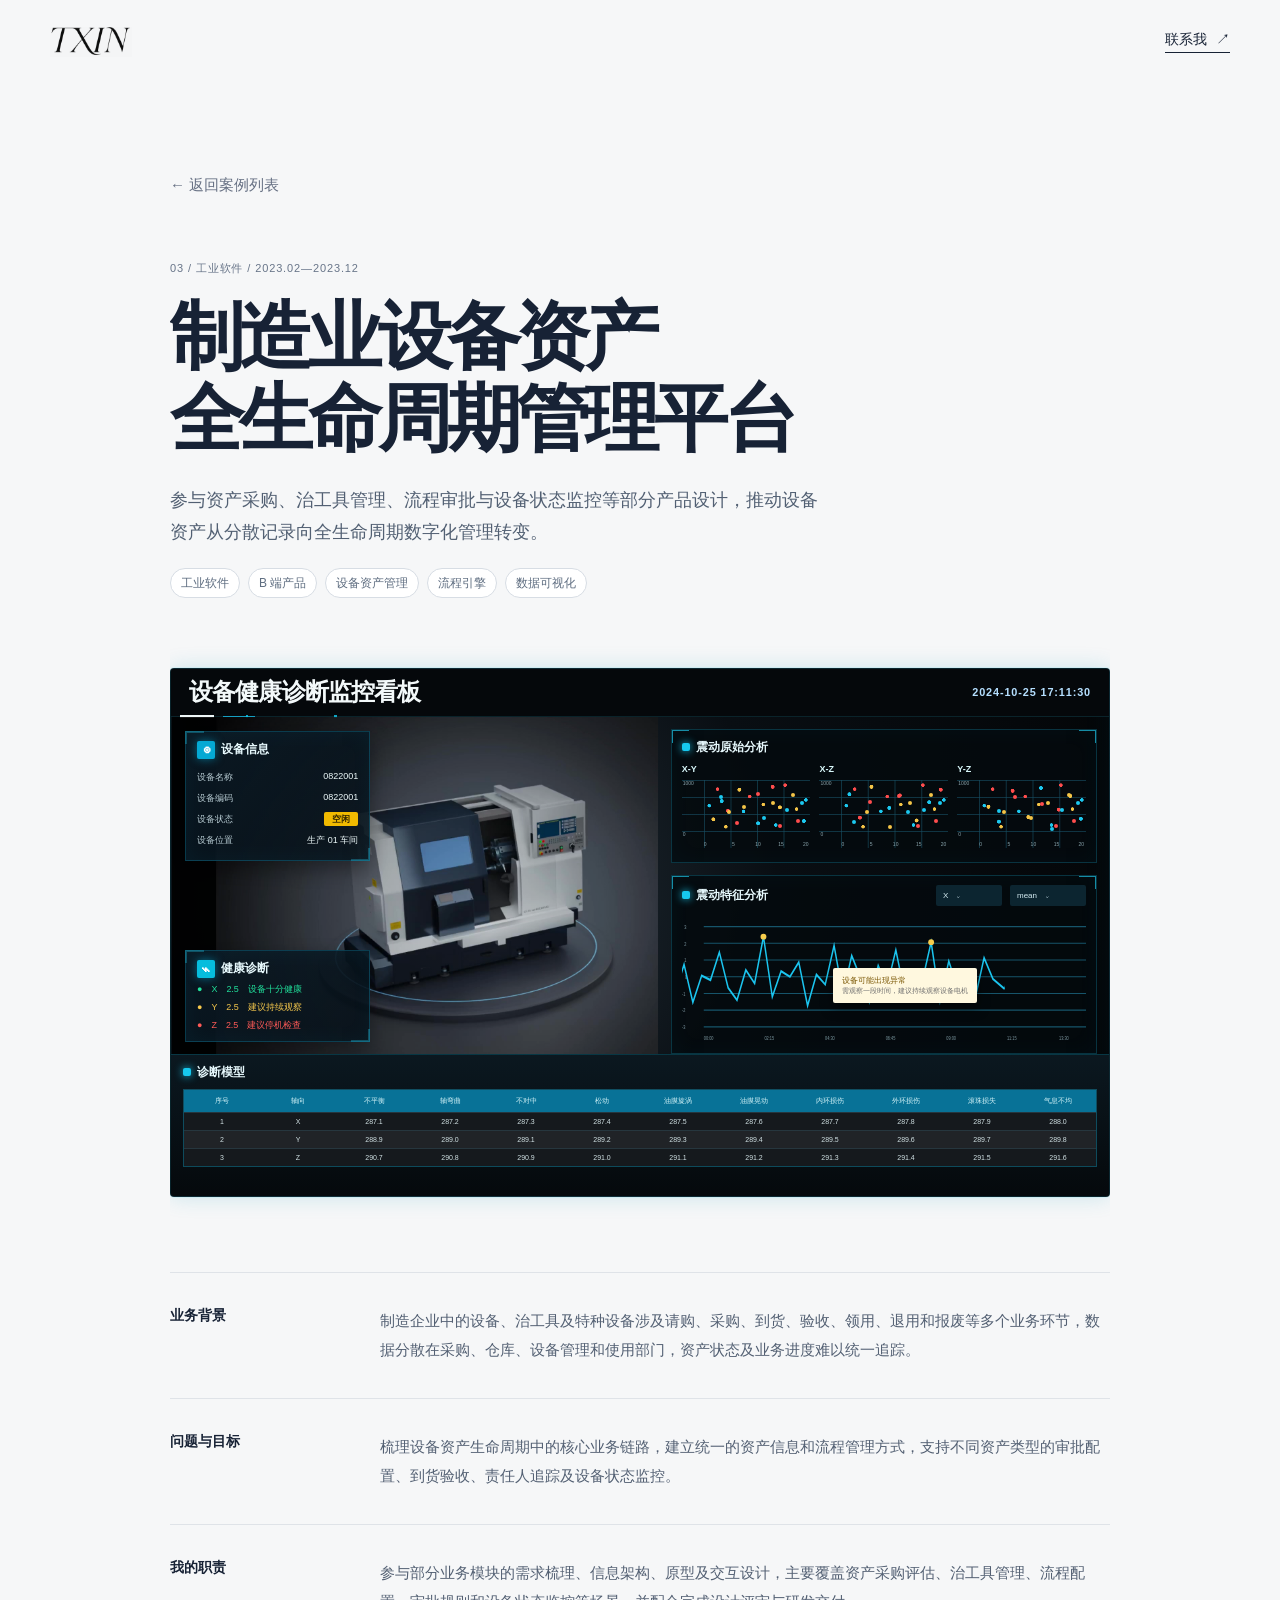
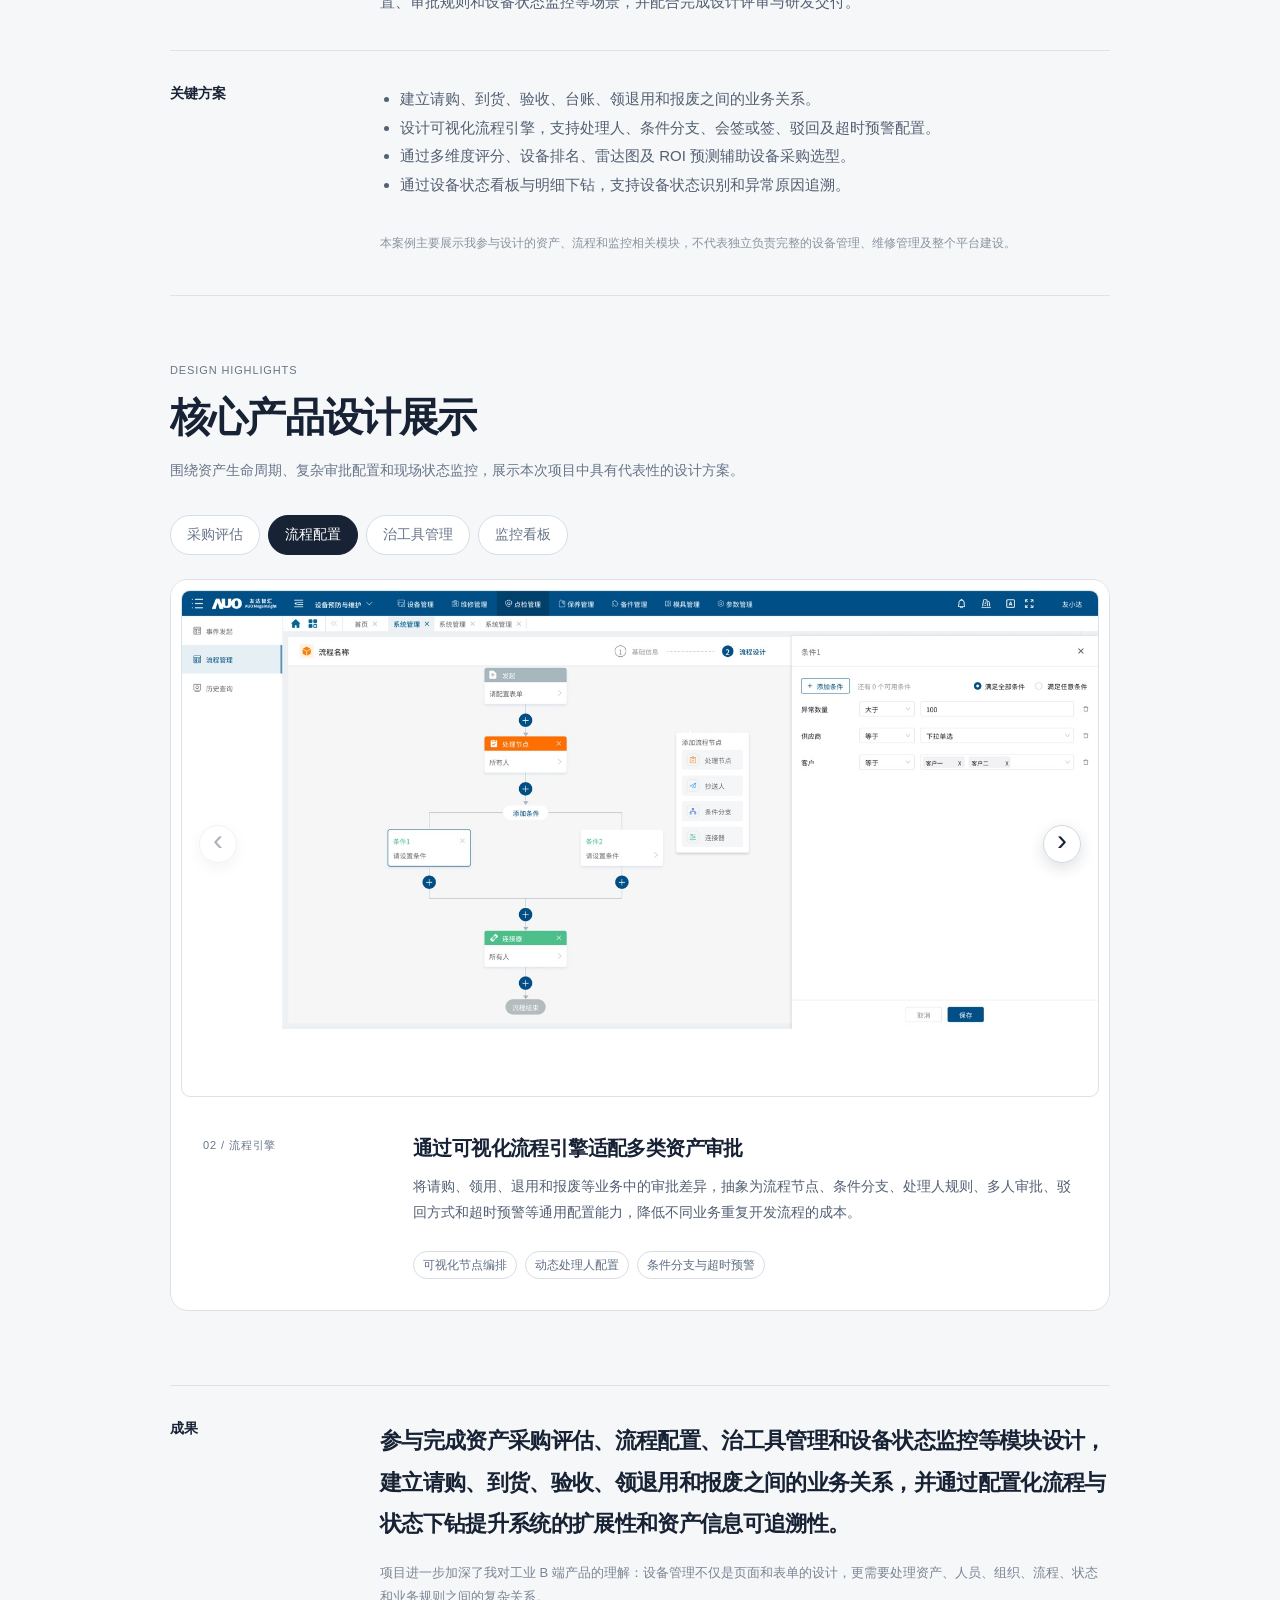
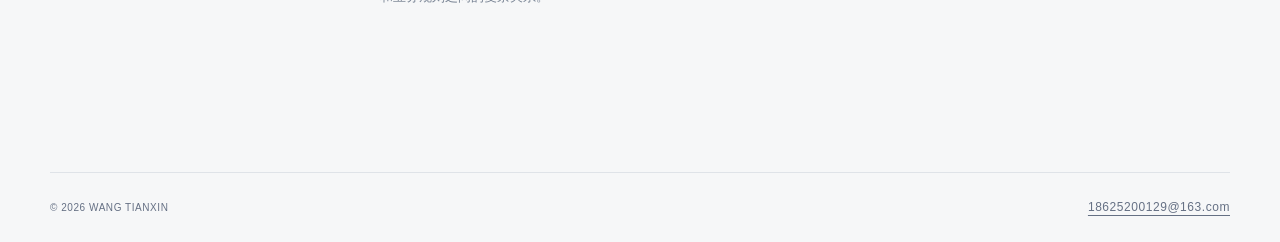
==== commit 7e7dc13a: "Preserve EPMS dashboard layout on mobile" ====
--- a/cases/data-insights.html
+++ b/cases/data-insights.html
@@ -21,7 +21,7 @@
         <div class="diagnostic-v2-main">
           <div class="diagnostic-v2-machine">
             <div class="diagnostic-info-panel"><h3><i class="v2-panel-icon v2-device-icon" aria-hidden="true">⌾</i>设备信息</h3><dl><div><dt>设备名称</dt><dd>0822001</dd></div><div><dt>设备编码</dt><dd>0822001</dd></div><div><dt>设备状态</dt><dd><b>空闲</b></dd></div><div><dt>设备位置</dt><dd>生产 01 车间</dd></div></dl></div>
-            <video class="machine-rotation diagnostic-v2-rotation" muted autoplay loop playsinline poster="../assets/epms/device-rotation-poster.jpg" aria-label="CNC 设备旋转演示"><source src="../assets/epms/device-rotation.mp4" type="video/mp4" /></video>
+            <video class="machine-rotation diagnostic-v2-rotation" muted autoplay loop playsinline preload="auto" poster="../assets/epms/device-rotation-poster.jpg" aria-label="CNC 设备旋转演示"><source src="../assets/epms/device-rotation.mp4" type="video/mp4" /></video>
             <div class="diagnostic-health-panel"><h3><i class="v2-panel-icon v2-health-icon" aria-hidden="true">⌁</i>健康诊断</h3><p class="health-good">●　X　2.5　设备十分健康</p><p class="health-watch">●　Y　2.5　建议持续观察</p><p class="health-alert">●　Z　2.5　建议停机检查</p></div>
           </div>
           <div class="diagnostic-v2-analysis">
--- a/styles.css
+++ b/styles.css
@@ -38,8 +38,6 @@
 .diagnostic-v2-main { display:grid; grid-template-columns:52% 48%; min-height:0; }.diagnostic-v2-machine { position:relative; overflow:hidden; border-right:1px solid #27424f; }.diagnostic-v2-rotation { position:absolute; inset:0; width:100%; height:100%; object-fit:cover; object-position:center; opacity:.9; }.diagnostic-info-panel,.diagnostic-health-panel { position:absolute; left:14px; z-index:1; width:38%; padding:9px 11px; border:1px solid #0f9fc5; background:#07111bdc; box-shadow:0 8px 20px #0008; }.diagnostic-info-panel { top:14px; }.diagnostic-health-panel { bottom:12px; }.diagnostic-info-panel h3,.diagnostic-health-panel h3,.diagnostic-analysis-panel h3,.diagnostic-model-panel h3 { color:#e6f8fc; font-size:clamp(8px,1vw,12px); font-weight:600; }.diagnostic-info-panel h3 i,.diagnostic-health-panel h3 i,.diagnostic-analysis-panel h3 i,.diagnostic-model-panel h3 i { display:inline-block; width:8px; height:8px; margin-right:6px; border-radius:2px; background:var(--cyan); box-shadow:0 0 8px #16c8ee; }.diagnostic-info-panel dl { margin:8px 0 0; }.diagnostic-info-panel dl div { display:grid; grid-template-columns:1fr auto; gap:6px; padding:4px 0; font-size:clamp(6px,.72vw,9px); }.diagnostic-info-panel dt { color:#b7cbd2; }.diagnostic-info-panel dd { margin:0; color:#edf9fa; text-align:right; }.diagnostic-info-panel dd b { padding:2px 8px; border-radius:2px; color:#382a00; background:#f1ba00; }.diagnostic-health-panel p { margin-top:5px; font-size:clamp(6px,.7vw,9px); }.diagnostic-health-panel .health-good { color:#21e39d; }.diagnostic-health-panel .health-watch { color:#f7c94d; }.diagnostic-health-panel .health-alert { color:#ff5a57; }
 .diagnostic-v2-analysis { display:grid; grid-template-rows:43% 57%; gap:12px; padding:12px; min-width:0; }.diagnostic-analysis-panel { position:relative; overflow:hidden; padding:9px 10px; border:1px solid #0c5b72; background:#040a0ed6; }.diagnostic-analysis-panel h3 { margin-bottom:8px; }.diagnostic-v2 .scatter-row { display:grid; grid-template-columns:repeat(3,1fr); gap:9px; }.diagnostic-v2 .scatter-panel { padding:0; border:0; background:transparent; }.diagnostic-v2 .scatter-panel b { color:#d8f7fa; font-size:clamp(6px,.72vw,9px); }.diagnostic-v2 .scatter-canvas { height:calc(100% - 15px); min-height:50px; margin-top:4px; background-size:25% 33%; }.diagnostic-v2 .scatter-canvas i,.diagnostic-v2 .anomaly-dot,.diagnostic-v2 .trend-line { animation:none; }.diagnostic-trend-panel { min-height:0; }.diagnostic-trend-heading { display:grid; grid-template-columns:1fr 66px 76px; gap:8px; align-items:center; }.diagnostic-trend-heading h3 { margin:0; }.diagnostic-trend-heading span { padding:5px 7px; border-radius:2px; color:#d7eef4; background:#0c2530; font-size:clamp(6px,.66vw,8px); }.diagnostic-trend-panel svg { width:100%; height:calc(100% - 27px); margin-top:5px; overflow:visible; }.diagnostic-v2 .grid-line { stroke:#16546a; }.diagnostic-v2 .trend-line { stroke:#1bc5ef; stroke-dasharray:none; stroke-dashoffset:0; }.diagnostic-v2 .anomaly-dot { fill:#f6cc4c; filter:none; }.diagnostic-v2 .trend-callout { left:38%; top:52%; padding:7px 9px; border-radius:2px; color:#795500; background:#fff8df; font-size:clamp(6px,.68vw,8px); box-shadow:0 5px 12px #0008; }.diagnostic-v2 .trend-callout span { color:#707070; font-size:clamp(5px,.56vw,7px); }
 .diagnostic-model-panel { overflow:hidden; padding:9px 12px 12px; border-top:1px solid #0f7b98; background:linear-gradient(180deg,#0b1820 0%,#05090c 100%); }.diagnostic-model-panel h3 { margin-bottom:8px; }.diagnostic-table-wrap { overflow:hidden; border:1px solid #115368; }.diagnostic-model-panel table { width:100%; border-collapse:collapse; table-layout:fixed; color:#d2e2e5; font-size:clamp(5px,.57vw,7px); text-align:center; }.diagnostic-model-panel th { padding:6px 2px; color:#d8f6fa; background:#087297; font-weight:500; }.diagnostic-model-panel td { padding:5px 2px; border-top:1px solid #26363e; background:#15191d; }.diagnostic-model-panel tbody tr:nth-child(even) td { background:#202327; }
-@media (max-width:760px) { .diagnostic-v2 { aspect-ratio:auto; min-height:750px; grid-template-rows:58px 470px 1fr; }.diagnostic-v2-main { grid-template-columns:1fr; grid-template-rows:230px 240px; }.diagnostic-v2-machine { border-right:0; border-bottom:1px solid #27424f; }.diagnostic-v2-analysis { gap:8px; padding:8px; }.diagnostic-info-panel,.diagnostic-health-panel { width:43%; }.diagnostic-model-panel { padding:8px; }.diagnostic-table-wrap { overflow-x:auto; }.diagnostic-model-panel table { min-width:670px; font-size:7px; }.diagnostic-model-panel th,.diagnostic-model-panel td { padding:6px 3px; } }
-
 .diagnostic-v2 { border-color:#229db833; box-shadow:0 0 0 1px #54d8ed21,0 0 22px #1199bc30,inset 0 0 32px #18c9e30d; }
 .diagnostic-v2-header h2 { font-size:clamp(13px,2.2vw,26px); }
 .diagnostic-v2-rotation { object-fit:contain; object-position:center; }
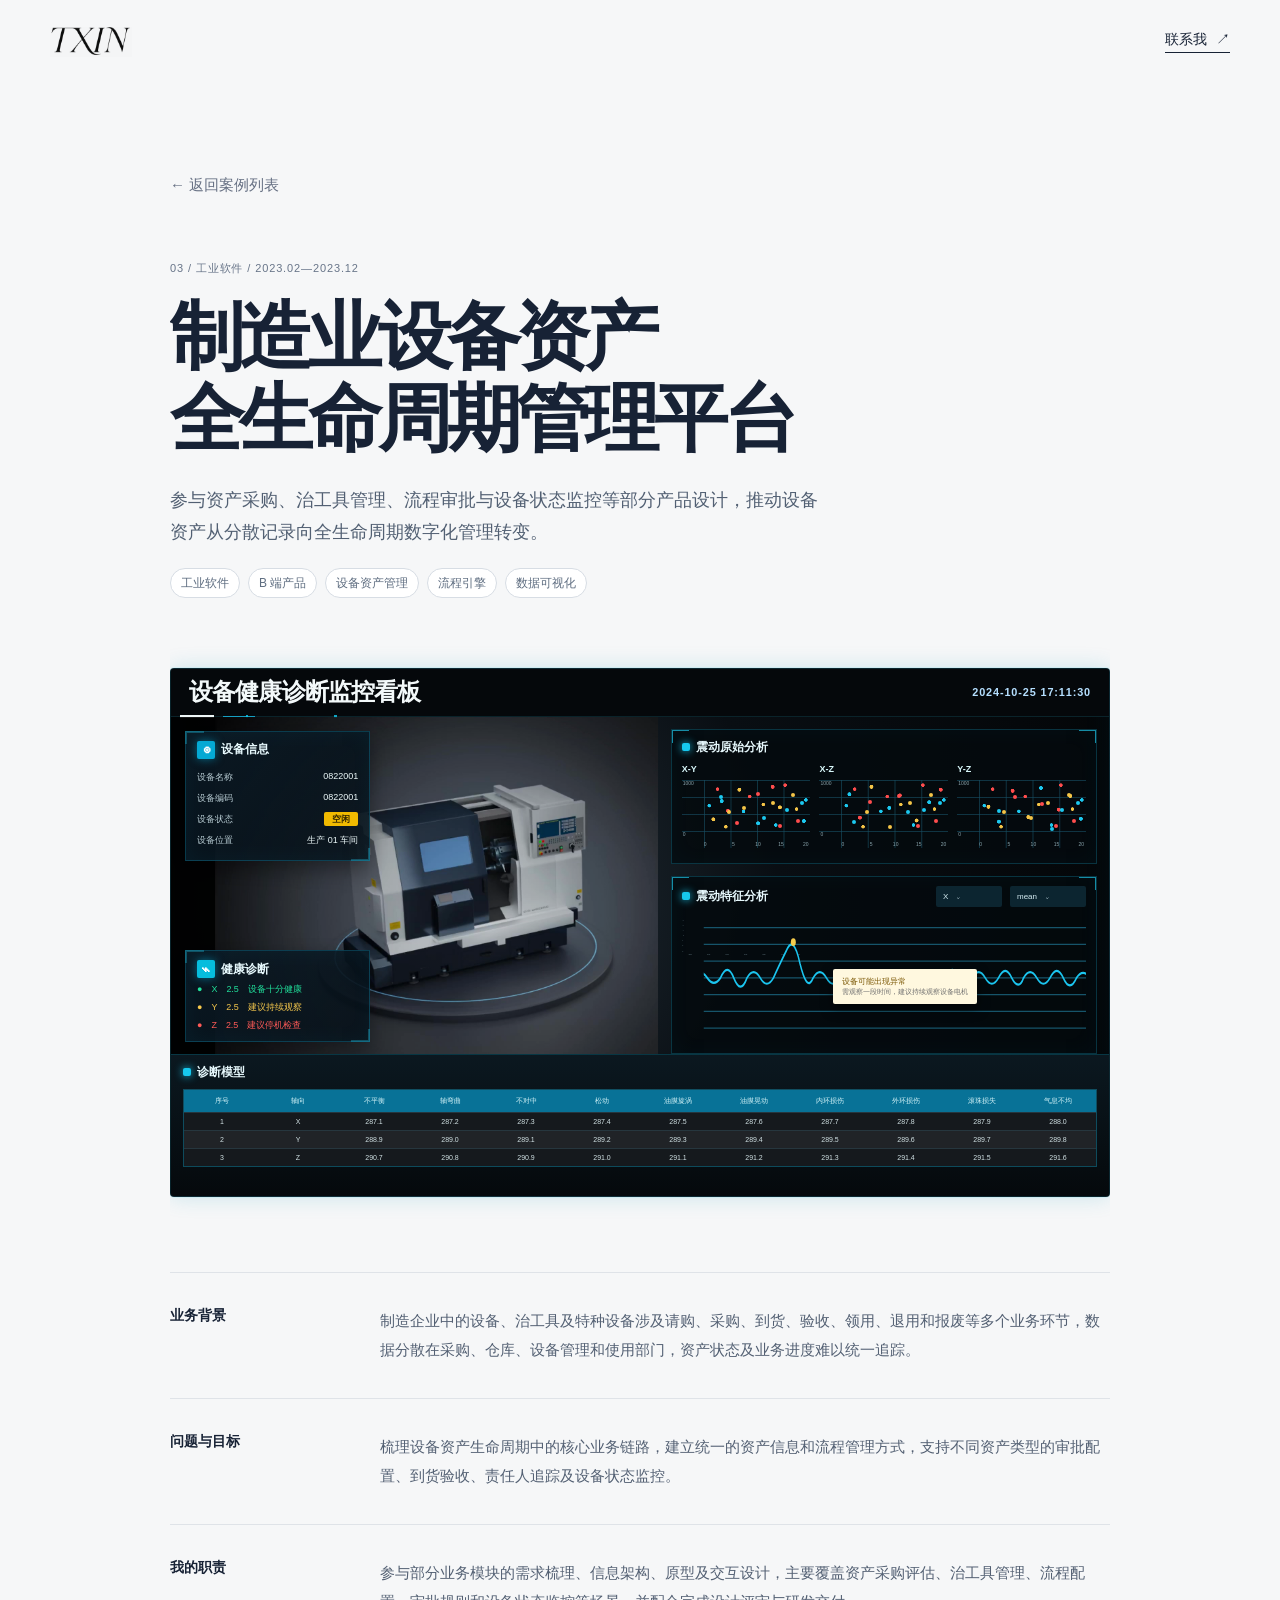
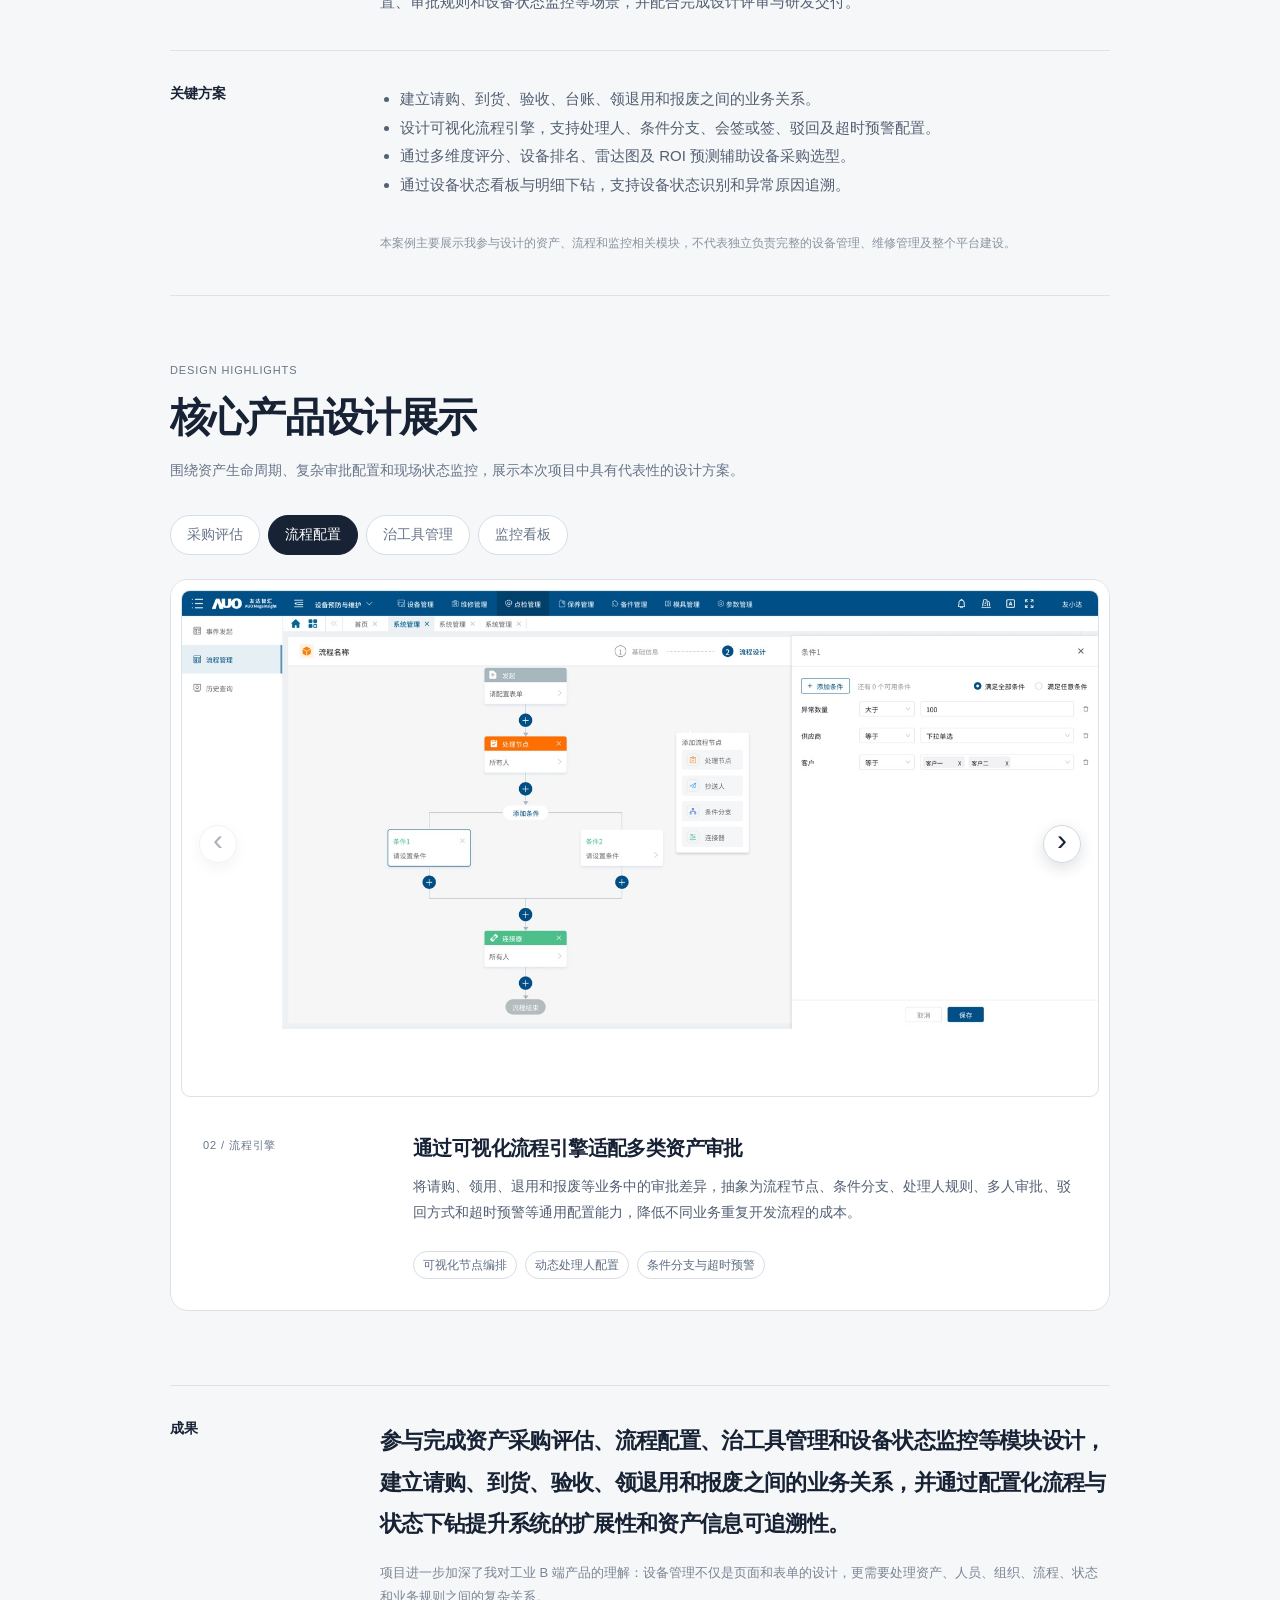
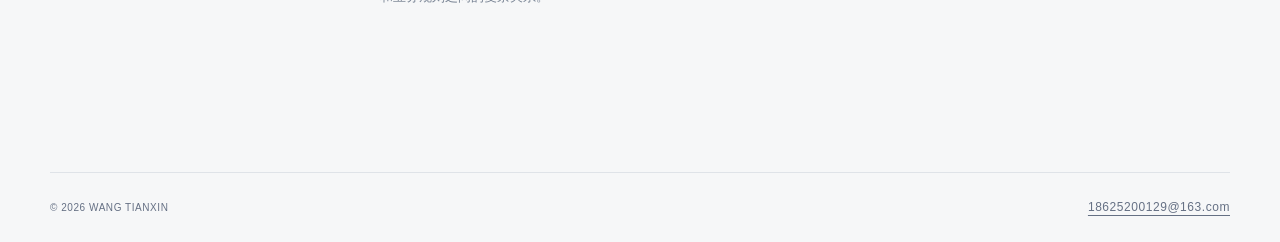
==== commit 3df6faff: "Improve EPMS responsive dashboard animation" ====
--- a/cases/data-insights.html
+++ b/cases/data-insights.html
@@ -17,6 +17,7 @@
       <p class="case-lead epms-lead">参与资产采购、治工具管理、流程审批与设备状态监控等部分产品设计，推动设备资产从分散记录向全生命周期数字化管理转变。</p>
       <ul class="project-tags" aria-label="项目标签"><li>工业软件</li><li>B 端产品</li><li>设备资产管理</li><li>流程引擎</li><li>数据可视化</li></ul>
       <section class="case-hero diagnostic-v2" aria-label="设备健康诊断监控看板演示">
+        <div class="diagnostic-v2-scale">
         <header class="diagnostic-v2-header"><h2>设备健康诊断监控看板</h2><time>2024-10-25 17:11:30</time></header>
         <div class="diagnostic-v2-main">
           <div class="diagnostic-v2-machine">
@@ -26,11 +27,12 @@
           </div>
           <div class="diagnostic-v2-analysis">
             <section class="diagnostic-analysis-panel"><h3><i></i>震动原始分析</h3><div class="scatter-row" aria-label="震动原始分析"><div class="scatter-panel"><b>X-Y</b><div class="scatter-canvas"><span class="axis-y axis-1000">1000</span><span class="axis-y axis-0">0</span><span class="axis-x axis-x0">0</span><span class="axis-x axis-x5">5</span><span class="axis-x axis-x10">10</span><span class="axis-x axis-x15">15</span><span class="axis-x axis-x20">20</span><i></i><i></i><i></i><i></i><i></i><i></i><i></i><i></i><i></i><i></i><i></i><i></i></div></div><div class="scatter-panel"><b>X-Z</b><div class="scatter-canvas alt"><span class="axis-y axis-1000">1000</span><span class="axis-y axis-0">0</span><span class="axis-x axis-x0">0</span><span class="axis-x axis-x5">5</span><span class="axis-x axis-x10">10</span><span class="axis-x axis-x15">15</span><span class="axis-x axis-x20">20</span><i></i><i></i><i></i><i></i><i></i><i></i><i></i><i></i><i></i><i></i><i></i><i></i></div></div><div class="scatter-panel"><b>Y-Z</b><div class="scatter-canvas warm"><span class="axis-y axis-1000">1000</span><span class="axis-y axis-0">0</span><span class="axis-x axis-x0">0</span><span class="axis-x axis-x5">5</span><span class="axis-x axis-x10">10</span><span class="axis-x axis-x15">15</span><span class="axis-x axis-x20">20</span><i></i><i></i><i></i><i></i><i></i><i></i><i></i><i></i><i></i><i></i><i></i><i></i></div></div></div></section>
-            <section class="diagnostic-analysis-panel diagnostic-trend-panel"><div class="diagnostic-trend-heading"><h3><i></i>震动特征分析</h3><span>X　⌄</span><span>mean　⌄</span></div><svg viewBox="0 0 520 118" aria-hidden="true" preserveAspectRatio="none"><defs><clipPath id="trend-plot-clip" clipPathUnits="userSpaceOnUse"><rect x="28" y="14" width="492" height="90" /></clipPath></defs><path class="grid-line" d="M28 14H520M28 29H520M28 44H520M28 59H520M28 74H520M28 89H520M28 104H520"/><g class="trend-axis"><text x="3" y="16">3</text><text x="3" y="31">2</text><text x="3" y="46">1</text><text x="4" y="61">0</text><text x="0" y="76">-1</text><text x="0" y="91">-2</text><text x="0" y="106">-3</text><text x="28" y="116">00:00</text><text x="106" y="116">02:15</text><text x="184" y="116">04:30</text><text x="262" y="116">06:45</text><text x="340" y="116">09:00</text><text x="418" y="116">11:15</text><text x="485" y="116">13:30</text></g><g class="trend-wave" clip-path="url(#trend-plot-clip)"><animateTransform attributeName="transform" type="translate" from="0 0" to="-492 0" dur="14s" repeatCount="indefinite" calcMode="linear"/><g transform="translate(28 0) scale(.946 1)"><path id="trend-wave-path" class="trend-line" d="M0 70 L12 42 L24 78 L36 51 L48 67 L60 29 L72 74 L84 48 L96 82 L108 58 L120 62 L132 37 L144 69 L156 80 L168 53 L180 65 L192 23 L204 77 L216 54 L228 59 L240 46 L252 85 L264 57 L276 66 L288 31 L300 75 L312 40 L324 60 L336 82 L348 49 L360 68 L372 35 L384 74 L396 57 L408 63 L420 28 L432 81 L444 45 L456 69 L468 53 L480 78 L492 42 L504 61 L520 70"/><ellipse class="anomaly-dot" cx="192" cy="23" rx="4" ry="2.6"/><ellipse class="anomaly-dot delay" cx="420" cy="28" rx="4" ry="2.6"/></g><g transform="translate(520 0) scale(.946 1)"><use href="#trend-wave-path"/><ellipse class="anomaly-dot" cx="192" cy="23" rx="4" ry="2.6"/><ellipse class="anomaly-dot delay" cx="420" cy="28" rx="4" ry="2.6"/></g></g></svg><div class="trend-callout">设备可能出现异常<br /><span>需观察一段时间，建议持续观察设备电机</span></div></section>
+            <section class="diagnostic-analysis-panel diagnostic-trend-panel"><div class="diagnostic-trend-heading"><h3><i></i>震动特征分析</h3><span>X　⌄</span><span>mean　⌄</span></div><svg viewBox="0 0 520 118" aria-hidden="true" preserveAspectRatio="none"><defs><clipPath id="trend-plot-clip" clipPathUnits="userSpaceOnUse"><rect x="28" y="14" width="492" height="90" /></clipPath></defs><path class="grid-line" d="M28 14H520M28 29H520M28 44H520M28 59H520M28 74H520M28 89H520M28 104H520"/><g class="trend-axis"><text x="3" y="16">3</text><text x="3" y="31">2</text><text x="3" y="46">1</text><text x="4" y="61">0</text><text x="0" y="76">-1</text><text x="0" y="91">-2</text><text x="0" y="106">-3</text><text x="28" y="116">00:00</text><text x="106" y="116">02:15</text><text x="184" y="116">04:30</text><text x="262" y="116">06:45</text><text x="340" y="116">09:00</text><text x="418" y="116">11:15</text><text x="485" y="116">13:30</text></g><g class="trend-wave" clip-path="url(#trend-plot-clip)"><g class="trend-wave-track"><animateTransform attributeName="transform" type="translate" from="0 0" to="-492 0" dur="18s" repeatCount="indefinite" calcMode="linear"/><g transform="translate(28 0) scale(.946 1)"><path id="trend-wave-path" class="trend-line" d="M0 59 C6 52 12 52 18 59 C24 66 30 66 36 59 C42 51 48 50 54 59 C60 68 66 68 72 59 C78 53 84 53 90 59 C96 65 102 65 108 59 C114 50 120 49 126 59 C132 69 138 70 144 59 C150 52 156 52 162 59 C168 66 174 66 180 59 C186 50 192 42 198 34 C204 25 210 28 216 46 C222 62 228 69 234 59 C240 52 246 52 252 59 C258 66 264 66 270 59 C276 51 282 50 288 59 C294 68 300 68 306 59 C312 53 318 53 324 59 C330 65 336 65 342 59 C348 51 354 50 360 59 C366 68 372 68 378 59 C384 52 390 52 396 59 C402 66 408 66 414 59 C420 50 426 49 432 59 C438 69 444 70 450 59 C456 52 462 52 468 59 C474 66 480 66 486 59 C492 51 498 50 504 59 C510 67 516 67 520 59"/><circle class="anomaly-dot" cx="207" cy="27" r="3.4"/></g><g transform="translate(520 0) scale(.946 1)"><use href="#trend-wave-path"/><circle class="anomaly-dot" cx="207" cy="27" r="3.4"/></g></g></g></svg><div class="trend-callout">设备可能出现异常<br /><span>需观察一段时间，建议持续观察设备电机</span></div></section>
           </div>
         </div>
         <section class="diagnostic-model-panel"><h3><i></i>诊断模型</h3><div class="diagnostic-table-wrap"><table><thead><tr><th>序号</th><th>轴向</th><th>不平衡</th><th>轴弯曲</th><th>不对中</th><th>松动</th><th>油膜旋涡</th><th>油膜晃动</th><th>内环损伤</th><th>外环损伤</th><th>滚珠损失</th><th>气息不均</th></tr></thead><tbody><tr><td>1</td><td>X</td><td>287.1</td><td>287.2</td><td>287.3</td><td>287.4</td><td>287.5</td><td>287.6</td><td>287.7</td><td>287.8</td><td>287.9</td><td>288.0</td></tr><tr><td>2</td><td>Y</td><td>288.9</td><td>289.0</td><td>289.1</td><td>289.2</td><td>289.3</td><td>289.4</td><td>289.5</td><td>289.6</td><td>289.7</td><td>289.8</td></tr><tr><td>3</td><td>Z</td><td>290.7</td><td>290.8</td><td>290.9</td><td>291.0</td><td>291.1</td><td>291.2</td><td>291.3</td><td>291.4</td><td>291.5</td><td>291.6</td></tr></tbody></table></div>
         </section>
+        </div>
       </section>
       <section class="case-content"><h2>业务背景</h2><p>制造企业中的设备、治工具及特种设备涉及请购、采购、到货、验收、领用、退用和报废等多个业务环节，数据分散在采购、仓库、设备管理和使用部门，资产状态及业务进度难以统一追踪。</p></section>
       <section class="case-content"><h2>问题与目标</h2><p>梳理设备资产生命周期中的核心业务链路，建立统一的资产信息和流程管理方式，支持不同资产类型的审批配置、到货验收、责任人追踪及设备状态监控。</p></section>
--- a/styles.css
+++ b/styles.css
@@ -1,4 +1,4 @@
-:root { --ink:#172235; --muted:#667083; --paper:#f4f5f6; --line:#dfe3e8; --card-w: 360px; --font-sans:"PingFang SC", "PingFang TC", "Hiragino Sans GB", "Microsoft YaHei", Arial, sans-serif; }
+:root { --ink:#172235; --muted:#667083; --paper:#f4f5f6; --line:#dfe3e8; --card-w: 360px; --card-h:450px; --font-sans:"PingFang SC", "PingFang TC", "Hiragino Sans GB", "Microsoft YaHei", Arial, sans-serif; }
 * { box-sizing:border-box; }
 html { background:var(--paper); }
 body { margin:0; min-width:320px; color:var(--ink); font-family:var(--font-sans); background:radial-gradient(circle at 50% 29%, #fff 0, #f7f8f9 28rem, var(--paper) 57rem); }
@@ -14,7 +14,7 @@
 .intro-copy { margin:35px 0 0; color:#536073; font-size:15px; line-height:1.9; }
 .work { width:min(1180px, calc(100% - 48px)); margin:110px auto 0; }.section-heading { display:flex; justify-content:space-between; align-items:baseline; border-top:1px solid var(--line); padding-top:18px; }.section-heading .eyebrow { margin:0; }.section-heading > p:last-child { color:var(--muted); font-size:13px; margin:0; }
 .case-deck { height:575px; max-width:900px; margin:36px auto 0; position:relative; isolation:isolate; }
-.case-card { --x:0px; --r:0deg; width:var(--card-w); height:450px; position:absolute; left:50%; top:46px; transform:translateX(calc(-50% + var(--x))) rotate(var(--r)); transform-origin:center bottom; border-radius:17px; overflow:hidden; box-shadow:0 19px 30px #1520341c; background:#fff; transition:transform 240ms cubic-bezier(.2,.75,.25,1), box-shadow 240ms ease; outline-offset:7px; }
+.case-card { --x:0px; --r:0deg; width:var(--card-w); height:var(--card-h); position:absolute; left:50%; top:46px; transform:translateX(calc(-50% + var(--x))) rotate(var(--r)); transform-origin:center bottom; border-radius:17px; overflow:hidden; box-shadow:0 19px 30px #1520341c; background:#fff; transition:transform 240ms cubic-bezier(.2,.75,.25,1), box-shadow 240ms ease; outline-offset:7px; }
 .case-card:hover, .case-card:focus-visible, .case-card.is-open { transform:translateX(calc(-50% + var(--x))) translateY(-20px) scale(1.035) rotate(0deg); box-shadow:0 29px 42px #15203436; z-index:10 !important; }
 .case-card:focus-visible { outline:2px solid #172235; }
 .card-1 { --x:-210px; --r:-8deg; z-index:1; }.card-2 { --x:-74px; --r:-3deg; z-index:2; }.card-3 { --x:72px; --r:3deg; z-index:3; }.card-4 { --x:212px; --r:8deg; z-index:4; }
@@ -27,13 +27,13 @@
 .card-detail { position:absolute; left:0; right:0; bottom:0; padding:24px; color:#fff; background:linear-gradient(0deg,#101b2dec 0%,#101b2ec7 58%,transparent 100%); opacity:0; transform:translateY(12px); transition:opacity 180ms ease, transform 180ms ease; }.case-card:hover .card-detail,.case-card:focus-visible .card-detail,.case-card.is-open .card-detail { opacity:1; transform:translateY(0); }.card-index { font-size:10px; margin:0 0 7px; color:#c8d2de; }.card-detail h2 { margin:0; font-size:23px; letter-spacing:-.04em; }.card-detail > p:not(.card-index) { margin:8px 0 16px; font-size:13px; line-height:1.65; }.card-detail span { font-size:12px; border-bottom:1px solid #ffffffb2; padding-bottom:2px; }.card-detail b { margin-left:5px; }
 .about { max-width:680px; margin:24px auto 130px; padding-top:40px; border-top:1px solid var(--line); }.about > p:last-child { margin:0; font-size:25px; line-height:1.7; letter-spacing:-.035em; } footer { border-top:1px solid var(--line); height:70px; color:#657084; font-size:10px; } footer a { font-size:12px; text-decoration:underline; text-underline-offset:4px; }
 .case-page { background:#f6f7f8; }.case-main { width:min(940px, calc(100% - 48px)); margin:92px auto 130px; }.back-link { display:inline-block; font-size:13px; color:var(--muted); margin-bottom:66px; }.case-label { font:11px var(--font-sans); color:#687589; letter-spacing:.08em; margin:0 0 20px; }.case-main h1 { font-size:clamp(44px, 6vw, 74px); }.case-lead { max-width:650px; margin:25px 0 70px; color:#526073; font-size:18px; line-height:1.75; }.case-hero { min-height:430px; border-radius:16px; margin-bottom:75px; }.video-showcase { margin-bottom:75px; overflow:hidden; border-radius:16px; background:#d8a12d; }.case-video { display:block; width:100%; aspect-ratio:16 / 9; background:#172235; object-fit:cover; }.case-content { display:grid; grid-template-columns:180px 1fr; gap:30px; padding:34px 0; border-top:1px solid var(--line); }.case-content h2 { margin:0; font-size:14px; }.case-content p,.case-content li { color:#536073; font-size:15px; line-height:1.9; }.case-content p { margin:0; }.case-content ul { margin:0; padding-left:20px; }.case-result { color:var(--ink) !important; font-size:22px !important; font-weight:600; letter-spacing:-.03em; }.diagnostic-hero { aspect-ratio:16 / 9; min-height:0; overflow:hidden; border:1px solid #0c718d; border-radius:16px; color:#e5fbff; background:radial-gradient(circle at 38% 42%,#12364c 0,#05131d 38%,#03070b 100%); box-shadow:0 18px 40px #03192338; }.diagnostic-topbar { height:44px; padding:0 18px; display:flex; align-items:center; justify-content:space-between; border-bottom:1px solid #1b7591; color:#c7f7ff; font:600 10px var(--font-sans); letter-spacing:.14em; }.live-dot { display:inline-block; width:7px; height:7px; margin-right:5px; border-radius:50%; background:#1ce6b8; box-shadow:0 0 0 0 #1ce6b87a; animation:statusPulse 1.8s infinite; }.diagnostic-main { height:calc(100% - 44px); display:grid; grid-template-columns:41% 59%; }.machine-zone { position:relative; overflow:hidden; border-right:1px solid #15506a; background:linear-gradient(130deg,#101f2a 0%,#061018 100%); }.machine-rotation { width:100%; height:100%; display:block; object-fit:cover; opacity:.95; }.device-info-card,.health-summary { position:absolute; left:14px; width:46%; padding:11px 12px; border:1px solid #1686a6; background:#07131dd9; box-shadow:0 8px 20px #0006; }.device-info-card { top:14px; }.health-summary { bottom:14px; }.device-info-card p,.health-summary p { margin:0 0 8px; color:#d8faff; font-size:10px; font-weight:600; }.device-info-card dl { margin:0; }.device-info-card dl div { display:flex; justify-content:space-between; gap:8px; padding:4px 0; font-size:9px; }.device-info-card dt { color:#8faebb; }.device-info-card dd { margin:0; color:#e5fbff; text-align:right; }.device-info-card dd b { color:#f4c84b; }.health-summary span { display:block; margin:4px 0; font-size:8px; }.health-good { color:#22dda2; }.health-watch { color:#f5c75e; }.health-alert { color:#ff615e; }.analytics-zone { display:grid; grid-template-rows:auto auto 1fr; gap:9px; padding:12px; min-width:0; }.metric-strip,.scatter-row { display:grid; grid-template-columns:repeat(3,1fr); gap:8px; }.metric-strip > div,.scatter-panel,.trend-panel { border:1px solid #0a5a73; background:#07131ebf; }.metric-strip > div { padding:9px; }.metric-strip span { display:block; color:#85a9b7; font-size:8px; }.metric-strip strong { margin-top:4px; color:#6ee9ff; font:600 clamp(16px,2vw,25px) var(--font-sans); letter-spacing:-.04em; }.metric-strip strong.warning { color:#ffc94c; }.metric-strip em { margin-left:3px; color:#91aeba; font-size:8px; font-style:normal; }.scatter-panel { padding:6px; }.scatter-panel b { color:#c5f4fa; font-size:8px; }.scatter-canvas { position:relative; height:62px; margin-top:5px; overflow:hidden; background-image:linear-gradient(#18516666 1px,transparent 1px),linear-gradient(90deg,#18516666 1px,transparent 1px); background-size:25% 33%; }.scatter-canvas i { position:absolute; width:5px; height:5px; border-radius:50%; background:#10c9ed; box-shadow:0 0 7px #10c9ed; animation:dotPulse 2.4s infinite alternate; }.scatter-canvas i:nth-child(1){left:18%;top:42%}.scatter-canvas i:nth-child(2){left:45%;top:22%;background:#ff5353;animation-delay:-1s}.scatter-canvas i:nth-child(3){left:70%;top:56%;background:#ffc94c;animation-delay:-.4s}.scatter-canvas i:nth-child(4){left:83%;top:31%;animation-delay:-1.5s}.scatter-canvas i:nth-child(5){left:32%;top:74%;background:#ff5353;animation-delay:-.7s}.scatter-canvas.alt i:nth-child(1){left:12%;top:25%}.scatter-canvas.alt i:nth-child(2){left:63%;top:38%}.scatter-canvas.alt i:nth-child(3){left:44%;top:70%}.scatter-canvas.warm i:nth-child(1){left:25%;top:64%}.scatter-canvas.warm i:nth-child(2){left:72%;top:18%}.scatter-canvas.warm i:nth-child(3){left:51%;top:42%}.trend-panel { position:relative; min-height:0; padding:9px; overflow:hidden; }.trend-heading { display:flex; justify-content:space-between; color:#c5f4fa; font-size:9px; }.trend-heading span { color:#52d4ef; }.trend-panel svg { width:100%; height:calc(100% - 18px); margin-top:4px; overflow:visible; }.grid-line { stroke:#236077; stroke-width:1; }.trend-line { fill:none; stroke:#16c2ed; stroke-width:2; stroke-dasharray:750; stroke-dashoffset:750; animation:traceDraw 3.4s ease-in-out infinite alternate; }.anomaly-dot { fill:#ffc94c; filter:drop-shadow(0 0 3px #ffc94c); animation:dotPulse 1.7s infinite alternate; }.anomaly-dot.delay { animation-delay:-.8s; }.trend-callout { position:absolute; left:39%; top:50%; padding:7px 9px; border-radius:3px; color:#5d4500; background:#fff8e6; font-size:8px; box-shadow:0 7px 16px #0008; }.trend-callout span { color:#6f6f6f; font-size:7px; }.design-showcase { padding:68px 0 74px; border-top:1px solid var(--line); }.showcase-heading { max-width:610px; }.showcase-heading .case-label { margin-bottom:14px; }.showcase-heading h2 { margin:0; font-size:clamp(26px, 3.3vw, 40px); line-height:1.35; letter-spacing:-.045em; }.design-tabs { display:flex; gap:8px; margin:32px 0 22px; overflow-x:auto; padding-bottom:2px; }.design-tab { appearance:none; flex:0 0 auto; border:1px solid #d7dde4; border-radius:999px; padding:10px 16px; color:#687589; background:#fff; font:500 14px var(--font-sans); cursor:pointer; transition:background-color 180ms ease,color 180ms ease,border-color 180ms ease; }.design-tab:hover,.design-tab:focus-visible { border-color:#172235; color:#172235; outline:none; }.design-tab:focus-visible { box-shadow:0 0 0 3px #1722352b; }.design-tab.is-active { border-color:#172235; color:#fff; background:#172235; }.design-stage { border:1px solid #dce1e6; border-radius:18px; overflow:hidden; background:#fff; }.design-image-frame { aspect-ratio:16 / 9; display:grid; place-items:center; padding:16px; background:#e8edf1; }.design-image { display:block; width:100%; height:100%; object-fit:contain; transition:opacity 180ms ease; }.design-image.is-fading { opacity:0; }.design-copy { display:grid; grid-template-columns:180px 1fr; gap:30px; padding:28px 32px 31px; }.design-copy .case-label { margin:3px 0 0; }.design-copy h3 { margin:0 0 8px; font-size:20px; letter-spacing:-.03em; }.design-copy > p:not(.case-label) { grid-column:2; margin:0; color:#536073; font-size:14px; line-height:1.8; }
-@media (max-width:760px) { :root{--card-w:min(75vw, 300px)} .site-header,footer,.intro,.work,.case-main { width:calc(100% - 32px); }.site-header { height:68px; }.intro { margin-top:62px; }.work { margin-top:82px; }.section-heading { display:block; }.section-heading > p:last-child { margin-top:12px; line-height:1.6; }.case-deck { height:465px; margin-top:25px; }.case-card { height:370px; top:30px; }.card-1 {--x:-31vw;--r:-7deg}.card-2 {--x:-10vw;--r:-2deg}.card-3 {--x:10vw;--r:2deg}.card-4 {--x:31vw;--r:7deg}.card-visual { padding:17px; }.dashboard,.flow,.chart,.customer-grid { height:245px; left:16px;right:16px;bottom:16px; }.about { margin:0 16px 90px; }.about > p:last-child {font-size:20px}.case-main { margin-top:55px; }.case-content { grid-template-columns:1fr; gap:13px; }.case-hero { min-height:340px; }.diagnostic-hero { aspect-ratio:auto; min-height:710px; }.diagnostic-main { height:calc(100% - 44px); grid-template-columns:1fr; grid-template-rows:310px 1fr; }.machine-zone { border-right:0; border-bottom:1px solid #15506a; }.analytics-zone { padding:10px; }.device-info-card,.health-summary { width:44%; }.design-showcase { padding:52px 0 58px; }.design-image-frame { padding:8px; }.design-copy { grid-template-columns:1fr; gap:10px; padding:22px; }.design-copy .case-label { margin:0; }.design-copy > p:not(.case-label) { grid-column:auto; } }
+@media (max-width:760px) { :root{--card-w:min(52vw, 300px);--card-h:min(65vw, 375px)} .site-header,footer,.intro,.work,.case-main { width:calc(100% - 32px); }.site-header { height:68px; }.intro { margin-top:62px; }.work { margin-top:82px; }.section-heading { display:block; }.section-heading > p:last-child { margin-top:12px; line-height:1.6; }.case-deck { height:calc(var(--card-h) + 90px); margin-top:25px; }.case-card { top:30px; }.card-1 {--x:-31vw;--r:-7deg}.card-2 {--x:-10vw;--r:-2deg}.card-3 {--x:10vw;--r:2deg}.card-4 {--x:31vw;--r:7deg}.card-visual { padding:17px; }.dashboard,.flow,.chart,.customer-grid { height:245px; left:16px;right:16px;bottom:16px; }.about { margin:0 16px 90px; }.about > p:last-child {font-size:20px}.case-main { margin-top:55px; }.case-content { grid-template-columns:1fr; gap:13px; }.case-hero { min-height:340px; }.diagnostic-hero { aspect-ratio:auto; min-height:710px; }.diagnostic-main { height:calc(100% - 44px); grid-template-columns:1fr; grid-template-rows:310px 1fr; }.machine-zone { border-right:0; border-bottom:1px solid #15506a; }.analytics-zone { padding:10px; }.device-info-card,.health-summary { width:44%; }.design-showcase { padding:52px 0 58px; }.design-image-frame { padding:8px; }.design-copy { grid-template-columns:1fr; gap:10px; padding:22px; }.design-copy .case-label { margin:0; }.design-copy > p:not(.case-label) { grid-column:auto; } }
 @keyframes statusPulse { 70% { box-shadow:0 0 0 6px transparent; } 100% { box-shadow:0 0 0 0 transparent; } }
 @keyframes dotPulse { to { transform:scale(1.65); opacity:.58; } }
 @keyframes traceDraw { to { stroke-dashoffset:0; } }
 @media (prefers-reduced-motion: reduce) { *,*::before,*::after { scroll-behavior:auto !important; transition-duration:.01ms !important; animation-duration:.01ms !important; } }
 
-.diagnostic-v2 { --cyan:#16c8ee; --panel:#07131dd9; min-height:0; aspect-ratio:16 / 9; display:grid; grid-template-rows:9% 64% 27%; overflow:hidden; border:1px solid #126d87; border-radius:4px; color:#e6f8fc; background:radial-gradient(circle at 31% 42%,#24313a 0,#090e13 44%,#030507 100%); box-shadow:0 16px 38px #03192330; }
+.diagnostic-v2 { --cyan:#16c8ee; --panel:#07131dd9; --diagnostic-scale:1; position:relative; min-height:0; aspect-ratio:16 / 9; overflow:hidden; border:1px solid #126d87; border-radius:4px; color:#e6f8fc; background:radial-gradient(circle at 31% 42%,#24313a 0,#090e13 44%,#030507 100%); box-shadow:0 16px 38px #03192330; }.diagnostic-v2-scale { position:absolute; top:0; left:0; width:938px; height:527.625px; display:grid; grid-template-rows:9% 64% 27%; transform:scale(var(--diagnostic-scale)); transform-origin:top left; }
 .diagnostic-v2 h2,.diagnostic-v2 h3,.diagnostic-v2 p { margin:0; font-family:var(--font-sans); }.diagnostic-v2-header { display:flex; align-items:center; justify-content:space-between; padding:0 18px; border-bottom:2px solid #152a36; background:#05080b; }.diagnostic-v2-header h2 { color:#f3f9fa; font-size:clamp(15px,2.4vw,28px); letter-spacing:-.035em; }.diagnostic-v2-header time { color:#b5dfff; font:600 clamp(7px,.85vw,11px) var(--font-sans); letter-spacing:.08em; }
 .diagnostic-v2-main { display:grid; grid-template-columns:52% 48%; min-height:0; }.diagnostic-v2-machine { position:relative; overflow:hidden; border-right:1px solid #27424f; }.diagnostic-v2-rotation { position:absolute; inset:0; width:100%; height:100%; object-fit:cover; object-position:center; opacity:.9; }.diagnostic-info-panel,.diagnostic-health-panel { position:absolute; left:14px; z-index:1; width:38%; padding:9px 11px; border:1px solid #0f9fc5; background:#07111bdc; box-shadow:0 8px 20px #0008; }.diagnostic-info-panel { top:14px; }.diagnostic-health-panel { bottom:12px; }.diagnostic-info-panel h3,.diagnostic-health-panel h3,.diagnostic-analysis-panel h3,.diagnostic-model-panel h3 { color:#e6f8fc; font-size:clamp(8px,1vw,12px); font-weight:600; }.diagnostic-info-panel h3 i,.diagnostic-health-panel h3 i,.diagnostic-analysis-panel h3 i,.diagnostic-model-panel h3 i { display:inline-block; width:8px; height:8px; margin-right:6px; border-radius:2px; background:var(--cyan); box-shadow:0 0 8px #16c8ee; }.diagnostic-info-panel dl { margin:8px 0 0; }.diagnostic-info-panel dl div { display:grid; grid-template-columns:1fr auto; gap:6px; padding:4px 0; font-size:clamp(6px,.72vw,9px); }.diagnostic-info-panel dt { color:#b7cbd2; }.diagnostic-info-panel dd { margin:0; color:#edf9fa; text-align:right; }.diagnostic-info-panel dd b { padding:2px 8px; border-radius:2px; color:#382a00; background:#f1ba00; }.diagnostic-health-panel p { margin-top:5px; font-size:clamp(6px,.7vw,9px); }.diagnostic-health-panel .health-good { color:#21e39d; }.diagnostic-health-panel .health-watch { color:#f7c94d; }.diagnostic-health-panel .health-alert { color:#ff5a57; }
 .diagnostic-v2-analysis { display:grid; grid-template-rows:43% 57%; gap:12px; padding:12px; min-width:0; }.diagnostic-analysis-panel { position:relative; overflow:hidden; padding:9px 10px; border:1px solid #0c5b72; background:#040a0ed6; }.diagnostic-analysis-panel h3 { margin-bottom:8px; }.diagnostic-v2 .scatter-row { display:grid; grid-template-columns:repeat(3,1fr); gap:9px; }.diagnostic-v2 .scatter-panel { padding:0; border:0; background:transparent; }.diagnostic-v2 .scatter-panel b { color:#d8f7fa; font-size:clamp(6px,.72vw,9px); }.diagnostic-v2 .scatter-canvas { height:calc(100% - 15px); min-height:50px; margin-top:4px; background-size:25% 33%; }.diagnostic-v2 .scatter-canvas i,.diagnostic-v2 .anomaly-dot,.diagnostic-v2 .trend-line { animation:none; }.diagnostic-trend-panel { min-height:0; }.diagnostic-trend-heading { display:grid; grid-template-columns:1fr 66px 76px; gap:8px; align-items:center; }.diagnostic-trend-heading h3 { margin:0; }.diagnostic-trend-heading span { padding:5px 7px; border-radius:2px; color:#d7eef4; background:#0c2530; font-size:clamp(6px,.66vw,8px); }.diagnostic-trend-panel svg { width:100%; height:calc(100% - 27px); margin-top:5px; overflow:visible; }.diagnostic-v2 .grid-line { stroke:#16546a; }.diagnostic-v2 .trend-line { stroke:#1bc5ef; stroke-dasharray:none; stroke-dashoffset:0; }.diagnostic-v2 .anomaly-dot { fill:#f6cc4c; filter:none; }.diagnostic-v2 .trend-callout { left:38%; top:52%; padding:7px 9px; border-radius:2px; color:#795500; background:#fff8df; font-size:clamp(6px,.68vw,8px); box-shadow:0 5px 12px #0008; }.diagnostic-v2 .trend-callout span { color:#707070; font-size:clamp(5px,.56vw,7px); }
@@ -73,6 +73,15 @@
 .diagnostic-v2 .scatter-canvas.warm::after { background:radial-gradient(circle at 9% 47%,#f4c447 0 1.7px,transparent 2.2px),radial-gradient(circle at 19% 73%,#1cc8ef 0 1.7px,transparent 2.2px),radial-gradient(circle at 32% 19%,#ff4d4d 0 1.7px,transparent 2.2px),radial-gradient(circle at 47% 65%,#f4c447 0 1.7px,transparent 2.2px),radial-gradient(circle at 59% 14%,#1cc8ef 0 1.7px,transparent 2.2px),radial-gradient(circle at 76% 52%,#ff4d4d 0 1.7px,transparent 2.2px),radial-gradient(circle at 87% 28%,#f4c447 0 1.7px,transparent 2.2px),radial-gradient(circle at 97% 68%,#1cc8ef 0 1.7px,transparent 2.2px); }
 .diagnostic-v2 .trend-axis text { font-size:5px; }
 .diagnostic-v2 .trend-wave { transform-box:fill-box; transform-origin:center; }
+.diagnostic-v2 .trend-line { stroke-linecap:round; stroke-linejoin:round; }
+@keyframes vibrationSampleDriftA { 0%,100% { transform:translate(0,0); opacity:.72; } 32% { transform:translate(1.6px,-1px); opacity:1; } 68% { transform:translate(-1px,.8px); opacity:.84; } }
+@keyframes vibrationSampleDriftB { 0%,100% { transform:translate(0,0); opacity:.82; } 38% { transform:translate(-1.4px,1.1px); opacity:.68; } 74% { transform:translate(1px,-.7px); opacity:1; } }
+@keyframes vibrationSampleDriftC { 0%,100% { transform:translate(0,0); opacity:.68; } 42% { transform:translate(.8px,1.4px); opacity:1; } 78% { transform:translate(-1.2px,-.8px); opacity:.8; } }
+.diagnostic-v2 .scatter-canvas i { transform-origin:center; will-change:transform,opacity; animation:vibrationSampleDriftA 3.2s ease-in-out infinite; }
+.diagnostic-v2 .scatter-canvas i:nth-of-type(3n+2) { animation-name:vibrationSampleDriftB; animation-delay:-1.1s; }
+.diagnostic-v2 .scatter-canvas i:nth-of-type(3n) { animation-name:vibrationSampleDriftC; animation-delay:-2.2s; }
+.diagnostic-v2 .scatter-canvas.alt i { animation-duration:3.6s; }
+.diagnostic-v2 .scatter-canvas.warm i { animation-duration:4s; }
 .diagnostic-v2 .diagnostic-v2-machine { border-right:0 !important; }
 .diagnostic-v2-header h2 { font-size:clamp(11px,2vw,24px); }
 .design-image-frame { overflow:hidden; transition:opacity 180ms ease; }
